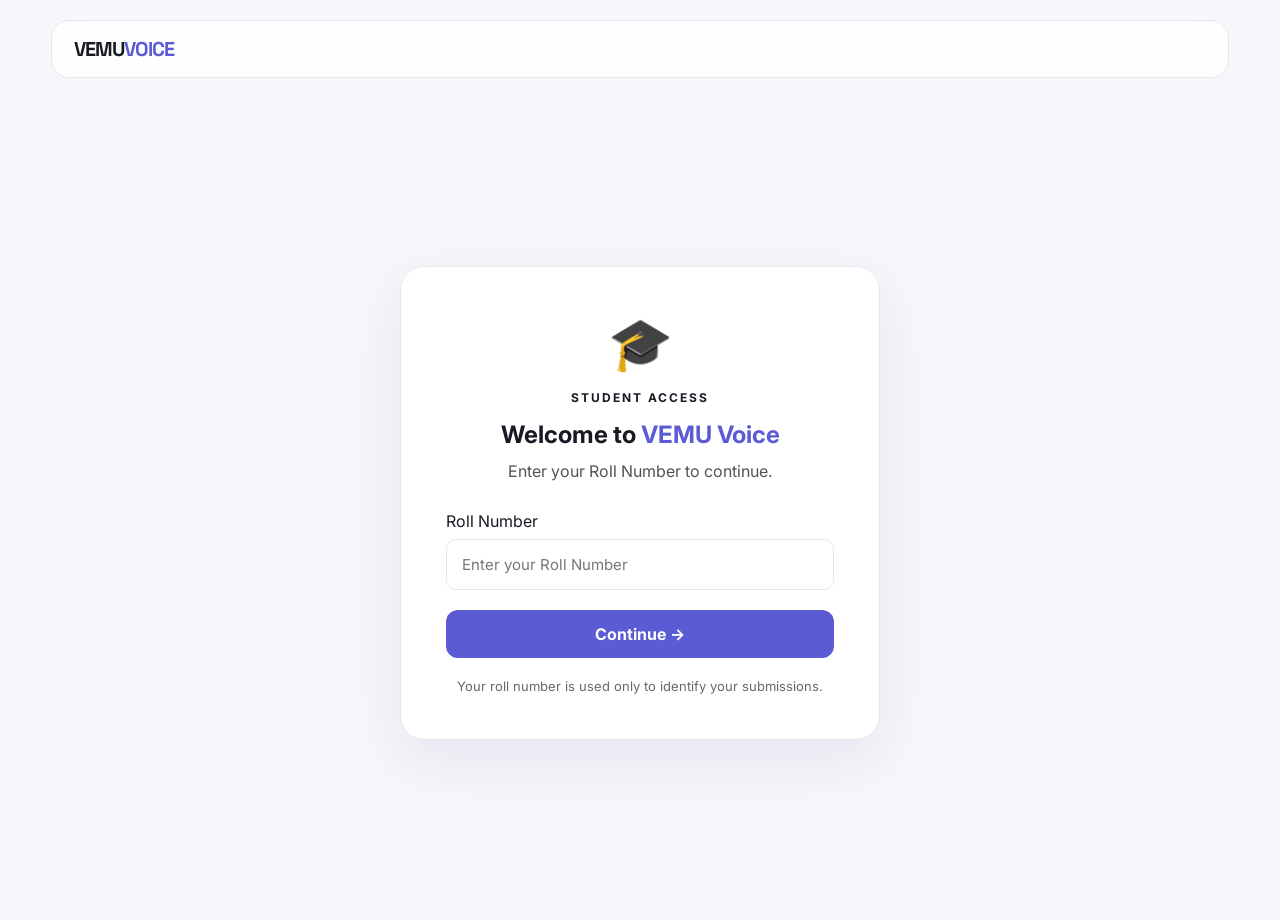
==== index.html @ 87aa3583 "index.html" ====
<!DOCTYPE html>
<html lang="en">

<head>

    <meta charset="UTF-8">

    <meta name="viewport"
          content="width=device-width, initial-scale=1.0">

    <title>VEMU Voice | Student Support Platform</title>

    <link rel="stylesheet"
          href="style.css">

</head>


<body>


<!-- =========================================================
     INSTANT THEME LOADER
     Prevents white background flash while changing pages
========================================================= -->

<script>
(function () {

    const savedTheme =
        localStorage.getItem("vemuVoiceTheme") || "campus";

    if (savedTheme === "midnight" ||
        savedTheme === "aurora") {

        document.body.setAttribute(
            "data-theme",
            savedTheme
        );

    } else {

        document.body.removeAttribute(
            "data-theme"
        );

    }

})();
</script>



<!-- =========================================================
     FAST OPENING SCREEN
========================================================= -->

<div class="splash-screen">

    <div class="splash-content">

        <div class="splash-logo">
            Vv
        </div>

        <h1>
            VEMU<span>VOICE</span>
        </h1>

        <p>
            Student Support Platform
        </p>

        <div class="splash-loader">

            <span></span>
            <span></span>
            <span></span>

        </div>

    </div>

</div>



<!-- =========================================================
     NAVIGATION
========================================================= -->

<nav class="navbar">


    <a href="index.html"
       class="logo">

        VEMU<span>VOICE</span>

    </a>


    <div class="nav-links">


        <a href="index.html"
           class="active">

            Home

        </a>


        <a href="about.html">

            About

        </a>


        <a href="contact.html">

            Submit Complaint

        </a>


        <a href="track.html">

            Track Complaint

        </a>


        <a href="admin-login.html">

            Admin

        </a>



        <!-- =================================================
             MODE BUTTON
        ================================================= -->

        <button
            id="appearanceButton"
            class="appearance-button"
            type="button">

            ☾ Mode

        </button>



        <!-- =================================================
             THEME MENU
        ================================================= -->

        <div
            id="themeMenu"
            class="theme-menu">


            <div class="theme-menu-header">

                <strong>
                    Choose Mode
                </strong>


                <button
                    id="themeClose"
                    class="theme-close"
                    type="button">

                    ×

                </button>

            </div>



            <!-- =================================================
                 CAMPUS
            ================================================= -->

            <button
                class="theme-option"
                data-theme="campus"
                type="button">


                <span
                    class="theme-preview campus-preview">
                </span>


                <span>

                    <strong>
                        Campus
                    </strong>

                    <small>
                        Clean & bright
                    </small>

                </span>


            </button>



            <!-- =================================================
                 MIDNIGHT
            ================================================= -->

            <button
                class="theme-option"
                data-theme="midnight"
                type="button">


                <span
                    class="theme-preview midnight-preview">
                </span>


                <span>

                    <strong>
                        Midnight
                    </strong>

                    <small>
                        Dark & modern
                    </small>

                </span>


            </button>



            <!-- =================================================
                 AURORA
            ================================================= -->

            <button
                class="theme-option"
                data-theme="aurora"
                type="button">


                <span
                    class="theme-preview aurora-preview">
                </span>


                <span>

                    <strong>
                        Aurora
                    </strong>

                    <small>
                        Soft & elegant
                    </small>

                </span>


            </button>


        </div>


    </div>

</nav>



<!-- =========================================================
     HERO SECTION
========================================================= -->

<main class="hero">


    <section class="hero-content">


        <p class="badge">

            🔒 SAFE • PRIVATE • STUDENT FIRST

        </p>


        <h1>

            Your Voice

            <br>

            <span>
                Matters.
            </span>

        </h1>


        <p class="hero-description">

            A simple platform where students can safely share concerns,
            report issues, and help create a better campus environment.

        </p>


        <div class="hero-buttons">


            <a href="contact.html"
               class="primary-btn">

                Submit a Complaint →

            </a>


            <a href="about.html"
               class="secondary-btn">

                Learn More

            </a>


        </div>


    </section>



    <!-- =====================================================
         HERO CARD
    ===================================================== -->

    <section class="hero-card">


        <div class="floating-icon">

            💬

        </div>


        <h2>

            Speak Freely

        </h2>


        <p>

            Share your concern without entering your name.
            Select your class, department, and explain the issue.

        </p>


        <div class="mini-status">

            <span class="status-dot"></span>

            Anonymous submission enabled

        </div>


    </section>


</main>



<!-- =========================================================
     FEATURES SECTION
========================================================= -->

<section class="features">


    <div class="section-heading">


        <p>

            HOW IT WORKS

        </p>


        <h2>

            Simple. Private. Effective.

        </h2>


    </div>



    <div class="feature-grid">


        <!-- =================================================
             FEATURE 1
        ================================================= -->

        <article class="feature-card">


            <div class="feature-number">

                01

            </div>


            <h3>

                Share Your Concern

            </h3>


            <p>

                Tell us what happened and explain the issue clearly.

            </p>


        </article>



        <!-- =================================================
             FEATURE 2
        ================================================= -->

        <article class="feature-card">


            <div class="feature-number">

                02

            </div>


            <h3>

                Stay Anonymous

            </h3>


            <p>

                No name is required when submitting your concern.

            </p>


        </article>



        <!-- =================================================
             FEATURE 3
        ================================================= -->

        <article class="feature-card">


            <div class="feature-number">

                03

            </div>


            <h3>

                Get a Complaint ID

            </h3>


            <p>

                Your complaint will receive a unique ID
                for future tracking.

            </p>


        </article>


    </div>


</section>



<!-- =========================================================
     FOOTER
========================================================= -->

<footer>

    <p>

        © 2026 VEMU Voice • Student Support Platform

    </p>

</footer>



<!-- =========================================================
     MAIN JAVASCRIPT
========================================================= -->

<script src="script.js"></script>


</body>

</html>
---- style.css ----
@import url('https://fonts.googleapis.com/css2?family=Inter:wght@400;500;600;700;800&family=Space+Grotesk:wght@500;600;700&display=swap');


/* =========================================================
   DEFAULT THEME
========================================================= */

:root {

    --bg: #f6f7fb;
    --surface: #ffffff;
    --text: #171923;
    --muted: #6b7280;

    --primary: #5b5bd6;
    --primary-dark: #4545b8;

    --border: #e6e7ee;
    --soft: #f0f0ff;

    --success: #159957;

    --danger: #d14343;
    --danger-bg: #fff0f0;

    --hero-gradient:
        linear-gradient(145deg, #ffffff, #f1f1ff);

    --shadow:
        0 20px 60px rgba(40, 40, 100, 0.08);
}


/* =========================================================
   MIDNIGHT THEME
========================================================= */

body[data-theme="midnight"] {

    --bg: #0b0d16;
    --surface: #151827;
    --text: #f4f5ff;
    --muted: #a6abc2;

    --primary: #8b86ff;
    --primary-dark: #6f69e8;

    --border: #292d42;
    --soft: #20243a;

    --success: #39d98a;

    --danger: #ff6b6b;
    --danger-bg: #321d25;

    --hero-gradient:
        linear-gradient(145deg, #171a2b, #20243a);

    --shadow:
        0 25px 70px rgba(0, 0, 0, 0.35);
}


/* =========================================================
   AURORA THEME
========================================================= */

body[data-theme="aurora"] {

    --bg: #eef5f5;
    --surface: #ffffff;
    --text: #172326;
    --muted: #667477;

    --primary: #287f91;
    --primary-dark: #206674;

    --border: #d8e5e5;
    --soft: #e6f3f3;

    --success: #159957;

    --danger: #d14343;
    --danger-bg: #fff0f0;

    --hero-gradient:
        linear-gradient(
            145deg,
            #ffffff,
            #e6f5f4,
            #eef0ff
        );

    --shadow:
        0 20px 60px rgba(40, 90, 100, 0.10);
}


/* =========================================================
   GLOBAL
========================================================= */

* {

    margin: 0;
    padding: 0;

    box-sizing: border-box;

}


html {

    scroll-behavior: smooth;

}


body {

    min-height: 100vh;

    background: var(--bg);

    color: var(--text);

    font-family: "Inter", sans-serif;

    transition:
        background-color 0.35s ease,
        color 0.35s ease;

}


button,
input,
select,
textarea {

    font-family: inherit;

}


a,
button,
div,
section,
article {

    transition:
        background-color 0.3s ease,
        color 0.3s ease,
        border-color 0.3s ease;

}


/* =========================================================
   FAST SPLASH SCREEN
========================================================= */

.splash-screen {

    position: fixed;

    inset: 0;

    z-index: 99999;

    display: flex;

    align-items: center;

    justify-content: center;

    background: var(--bg);

    animation:
        splashFadeOut 0.35s ease
        0.65s forwards;

}


.splash-content {

    text-align: center;

    animation:
        splashContentIn 0.5s ease
        forwards;

}


.splash-logo {

    width: 72px;

    height: 72px;

    margin: 0 auto 18px;

    display: grid;

    place-items: center;

    border-radius: 22px;

    background: var(--primary);

    color: white;

    font-family:
        "Space Grotesk",
        sans-serif;

    font-size: 28px;

    font-weight: 800;

    box-shadow:
        0 15px 40px
        rgba(91, 91, 214, 0.25);

}


.splash-content h1 {

    font-family:
        "Space Grotesk",
        sans-serif;

    font-size: 2.1rem;

    letter-spacing: -1.5px;

}


.splash-content h1 span {

    color: var(--primary);

}


.splash-content p {

    margin-top: 8px;

    color: var(--muted);

    font-size: 0.9rem;

}


.splash-loader {

    display: flex;

    justify-content: center;

    gap: 6px;

    margin-top: 22px;

}


.splash-loader span {

    width: 6px;

    height: 6px;

    border-radius: 50%;

    background: var(--primary);

    animation:
        splashDot 0.8s infinite
        alternate;

}


.splash-loader span:nth-child(2) {

    animation-delay: 0.15s;

}


.splash-loader span:nth-child(3) {

    animation-delay: 0.3s;

}


@keyframes splashContentIn {

    from {

        opacity: 0;

        transform:
            translateY(10px)
            scale(0.97);

    }

    to {

        opacity: 1;

        transform:
            translateY(0)
            scale(1);

    }

}


@keyframes splashFadeOut {

    to {

        opacity: 0;

        visibility: hidden;

        pointer-events: none;

    }

}


@keyframes splashDot {

    from {

        opacity: 0.3;

        transform: translateY(0);

    }

    to {

        opacity: 1;

        transform: translateY(-4px);

    }

}


/* =========================================================
   NAVBAR
========================================================= */

.navbar {

    position: relative;

    width: min(1180px, 92%);

    margin: 20px auto;

    padding: 15px 22px;

    background:
        color-mix(
            in srgb,
            var(--surface) 88%,
            transparent
        );

    border:
        1px solid var(--border);

    border-radius: 18px;

    display: flex;

    align-items: center;

    justify-content: space-between;

    backdrop-filter: blur(15px);

    z-index: 1000;

}


.logo {

    font-family:
        "Space Grotesk",
        sans-serif;

    font-size: 1.25rem;

    font-weight: 800;

    text-decoration: none;

    color: var(--text);

    letter-spacing: -1px;

}


.logo span {

    color: var(--primary);

}


.nav-links {

    display: flex;

    align-items: center;

    gap: 8px;

}


.nav-links a {

    color: var(--muted);

    text-decoration: none;

    font-size: 0.92rem;

    font-weight: 600;

    padding: 10px 14px;

    border-radius: 10px;

}


.nav-links a:hover,
.nav-links a.active {

    color: var(--primary);

    background: var(--soft);

}


/* =========================================================
   MODE / APPEARANCE BUTTON
========================================================= */

.appearance-button {

    border: 1px solid var(--border);

    background: var(--surface);

    color: var(--text);

    padding: 8px 11px;

    border-radius: 9px;

    font-size: 0.78rem;

    font-weight: 700;

    cursor: pointer;

}


.appearance-button:hover {

    background: var(--soft);

    color: var(--primary);

    transform: translateY(-1px);

}


/* =========================================================
   THEME MENU
========================================================= */

.theme-menu {

    position: absolute;

    top: calc(100% + 12px);

    right: 0;

    width: 285px;

    padding: 14px;

    background: var(--surface);

    border:
        1px solid var(--border);

    border-radius: 18px;

    box-shadow:
        0 25px 60px
        rgba(0, 0, 0, 0.14);

    opacity: 0;

    visibility: hidden;

    transform:
        translateY(-8px)
        scale(0.98);

    transition:
        opacity 0.2s ease,
        transform 0.2s ease,
        visibility 0.2s ease;

}


.theme-menu.show {

    opacity: 1;

    visibility: visible;

    transform:
        translateY(0)
        scale(1);

}


.theme-menu-header {

    display: flex;

    align-items: center;

    justify-content: space-between;

    padding: 4px 5px 12px;

}


.theme-menu-header strong {

    font-family:
        "Space Grotesk",
        sans-serif;

}


.theme-close {

    width: 30px;

    height: 30px;

    border: none;

    border-radius: 50%;

    background: var(--soft);

    color: var(--text);

    font-size: 20px;

    cursor: pointer;

}


.theme-option {

    width: 100%;

    display: flex;

    align-items: center;

    gap: 12px;

    padding: 11px;

    margin-top: 5px;

    border: 1px solid transparent;

    border-radius: 13px;

    background: transparent;

    color: var(--text);

    text-align: left;

    cursor: pointer;

}


.theme-option:hover {

    background: var(--soft);

}


.theme-option.selected {

    border-color: var(--primary);

    background: var(--soft);

}


.theme-option span:last-child {

    display: flex;

    flex-direction: column;

    gap: 3px;

}


.theme-option small {

    color: var(--muted);

    font-size: 0.72rem;

}


.theme-preview {

    width: 42px;

    height: 42px;

    flex-shrink: 0;

    border-radius: 11px;

    border: 1px solid var(--border);

}


.campus-preview {

    background:
        linear-gradient(
            135deg,
            #ffffff,
            #f0f0ff
        );

}


.midnight-preview {

    background:
        linear-gradient(
            135deg,
            #0b0d16,
            #292d42
        );

}


.aurora-preview {

    background:
        linear-gradient(
            135deg,
            #e6f5f4,
            #eef0ff
        );

}


/* =========================================================
   HERO
========================================================= */

.hero {

    width: min(1180px, 92%);

    min-height: 580px;

    margin: 40px auto 70px;

    display: grid;

    grid-template-columns:
        1.2fr 0.8fr;

    gap: 60px;

    align-items: center;

}


.badge {

    display: inline-block;

    padding: 9px 14px;

    background: var(--soft);

    color: var(--primary);

    border-radius: 100px;

    font-size: 0.75rem;

    font-weight: 800;

    letter-spacing: 1px;

    margin-bottom: 20px;

}


.hero h1,
.page-header h1,
.form-intro h1,
.track-intro h1 {

    font-family:
        "Space Grotesk",
        sans-serif;

    font-size:
        clamp(
            3rem,
            6vw,
            5.5rem
        );

    line-height: 0.95;

    letter-spacing: -3px;

}


.hero h1 span {

    color: var(--primary);

}


.hero-description,
.page-header p,
.form-intro p,
.track-intro p {

    max-width: 620px;

    margin-top: 25px;

    color: var(--muted);

    font-size: 1.05rem;

    line-height: 1.8;

}


.hero-buttons {

    display: flex;

    gap: 14px;

    margin-top: 35px;

}


.primary-btn,
.secondary-btn,
.submit-btn {

    display: inline-flex;

    align-items: center;

    justify-content: center;

    padding: 14px 22px;

    border-radius: 12px;

    text-decoration: none;

    font-weight: 700;

}


.primary-btn,
.submit-btn {

    background: var(--primary);

    color: white;

    border: none;

    cursor: pointer;

}


.primary-btn:hover,
.submit-btn:hover {

    background: var(--primary-dark);

    transform: translateY(-2px);

}


.submit-btn:disabled {

    opacity: 0.7;

    cursor: not-allowed;

    transform: none;

}


.secondary-btn {

    background: var(--surface);

    color: var(--text);

    border:
        1px solid var(--border);

}


.secondary-btn:hover {

    background: var(--soft);

}


/* =========================================================
   HERO CARD
========================================================= */

.hero-card {

    background:
        var(--hero-gradient);

    padding: 40px;

    border-radius: 28px;

    border:
        1px solid var(--border);

    box-shadow: var(--shadow);

    position: relative;

    overflow: hidden;

}


.hero-card::before {

    content: "";

    position: absolute;

    width: 180px;

    height: 180px;

    background: var(--soft);

    border-radius: 50%;

    top: -80px;

    right: -60px;

}


.floating-icon {

    position: relative;

    width: 62px;

    height: 62px;

    display: grid;

    place-items: center;

    font-size: 1.8rem;

    background: var(--surface);

    border-radius: 18px;

    box-shadow:
        0 10px 30px
        rgba(0, 0, 0, 0.08);

}


.hero-card h2 {

    position: relative;

    margin-top: 30px;

    font-size: 1.7rem;

}


.hero-card p {

    position: relative;

    margin-top: 12px;

    color: var(--muted);

    line-height: 1.7;

}


.mini-status {

    position: relative;

    margin-top: 30px;

    padding: 14px;

    background: var(--surface);

    border-radius: 12px;

    font-size: 0.85rem;

    font-weight: 600;

}


.status-dot {

    display: inline-block;

    width: 8px;

    height: 8px;

    background: var(--success);

    border-radius: 50%;

    margin-right: 8px;

}


/* =========================================================
   FEATURES
========================================================= */

.features {

    width: min(1180px, 92%);

    margin: 80px auto;

}


.section-heading {

    text-align: center;

    margin-bottom: 40px;

}


.section-heading p {

    color: var(--primary);

    font-size: 0.75rem;

    font-weight: 800;

    letter-spacing: 1px;

}


.section-heading h2 {

    margin-top: 12px;

    font-family:
        "Space Grotesk",
        sans-serif;

    font-size: 2.3rem;

}


.feature-grid,
.info-grid {

    display: grid;

    grid-template-columns:
        repeat(3, 1fr);

    gap: 20px;

}


.feature-card,
.info-card {

    background: var(--surface);

    border:
        1px solid var(--border);

    padding: 30px;

    border-radius: 20px;

}


.feature-card:hover,
.info-card:hover {

    transform: translateY(-6px);

    box-shadow:
        0 20px 40px
        rgba(40, 40, 100, 0.08);

}


.feature-number {

    color: var(--primary);

    font-weight: 800;

    font-size: 0.85rem;

}


.feature-card h3,
.info-card h2 {

    margin-top: 20px;

    font-size: 1.2rem;

}


.feature-card p,
.info-card p {

    margin-top: 12px;

    color: var(--muted);

    line-height: 1.7;

    font-size: 0.92rem;

}


/* =========================================================
   ABOUT / COMPLAINT PAGE
========================================================= */

.page-container,
.complaint-page,
.track-page {

    width: min(1000px, 92%);

    margin: 80px auto;

}


.page-header,
.form-intro,
.track-intro {

    text-align: center;

    max-width: 750px;

    margin: auto;

}


.page-header p,
.form-intro p,
.track-intro p {

    margin-left: auto;

    margin-right: auto;

}


.info-grid {

    margin-top: 60px;

}


.card-icon {

    font-size: 2rem;

}


.important-note {

    margin-top: 40px;

    padding: 30px;

    background: #fff8e8;

    border: 1px solid #f1dfaa;

    border-radius: 20px;

}


.important-note p {

    margin-top: 10px;

    color: #76633c;

    line-height: 1.7;

}


/* =========================================================
   COMPLAINT FORM
========================================================= */

.form-card,
.track-card {

    max-width: 800px;

    margin: 50px auto 0;

    padding: 40px;

    background: var(--surface);

    border:
        1px solid var(--border);

    border-radius: 25px;

    box-shadow: var(--shadow);

}


.form-row {

    display: grid;

    grid-template-columns:
        1fr 1fr;

    gap: 20px;

}


.input-group {

    margin-bottom: 24px;

}


.input-group label {

    display: block;

    margin-bottom: 9px;

    font-size: 0.9rem;

    font-weight: 700;

}


.input-group input,
.input-group select,
.input-group textarea {

    width: 100%;

    padding: 14px;

    border:
        1px solid var(--border);

    border-radius: 12px;

    font: inherit;

    outline: none;

    background: var(--surface);

    color: var(--text);

}


.input-group input:focus,
.input-group select:focus,
.input-group textarea:focus {

    border-color: var(--primary);

    box-shadow:
        0 0 0 4px
        rgba(91, 91, 214, 0.1);

}


textarea {

    min-height: 170px;

    resize: vertical;

}


.text-info {

    display: flex;

    justify-content: space-between;

    margin-top: 8px;

    color: var(--muted);

    font-size: 0.75rem;

}


.privacy-note {

    padding: 14px;

    margin-bottom: 22px;

    background: var(--soft);

    color: var(--primary);

    border-radius: 12px;

    font-size: 0.85rem;

}


.submit-btn {

    width: 100%;

    font-size: 1rem;

}


/* =========================================================
   SUCCESS SCREEN
========================================================= */

.success-box {

    text-align: center;

    padding: 30px 10px;

}


.hidden {

    display: none !important;

}


.success-icon {

    width: 70px;

    height: 70px;

    margin: auto;

    display: grid;

    place-items: center;

    background: #e8fff2;

    color: var(--success);

    border-radius: 50%;

    font-size: 2rem;

    font-weight: bold;

}


.success-box h2 {

    margin-top: 20px;

}


.success-box > p {

    margin-top: 10px;

    color: var(--muted);

}


.complaint-id {

    margin: 25px auto;

    padding: 20px;

    max-width: 400px;

    background: var(--soft);

    border-radius: 15px;

}


.complaint-id span {

    display: block;

    font-size: 0.7rem;

    color: var(--muted);

    letter-spacing: 1px;

}


.complaint-id strong {

    display: block;

    margin-top: 8px;

    color: var(--primary);

    font-size: 1.4rem;

    letter-spacing: 2px;

}


.save-note {

    margin-bottom: 25px;

}


/* =========================================================
   SUCCESS PAGE
========================================================= */

.success-page {

    width: min(1000px, 92%);

    min-height: calc(100vh - 180px);

    margin: 60px auto;

    display: flex;

    align-items: center;

    justify-content: center;

}


.success-card {

    width: 100%;

    max-width: 650px;

    padding: 50px 45px;

    background: var(--surface);

    border: 1px solid var(--border);

    border-radius: 28px;

    box-shadow: var(--shadow);

    text-align: center;

}


.success-card .success-icon {

    width: 78px;

    height: 78px;

    margin: 0 auto 25px;

    display: grid;

    place-items: center;

    background: #e8fff2;

    color: var(--success);

    border-radius: 50%;

    font-size: 2.3rem;

    font-weight: 800;

}


.success-card h1 {

    font-family:
        "Space Grotesk",
        sans-serif;

    font-size: 2.1rem;

    line-height: 1.2;

    letter-spacing: -1px;

}


.success-card > p {

    max-width: 520px;

    margin: 15px auto 0;

    color: var(--muted);

    line-height: 1.7;

}


.complaint-id-box {

    margin: 30px auto;

    padding: 22px;

    max-width: 430px;

    background: var(--soft);

    border: 1px solid var(--border);

    border-radius: 16px;

}


.complaint-id-box span {

    display: block;

    color: var(--muted);

    font-size: 0.75rem;

    font-weight: 700;

    letter-spacing: 1px;

    text-transform: uppercase;

}


.complaint-id-box strong {

    display: block;

    margin-top: 9px;

    color: var(--primary);

    font-family:
        "Space Grotesk",
        sans-serif;

    font-size: 1.45rem;

    letter-spacing: 2px;

    word-break: break-word;

}


.complaint-id-box small {

    display: block;

    margin-top: 9px;

    color: var(--muted);

    font-size: 0.75rem;

}


.success-actions {

    display: flex;

    justify-content: center;

    gap: 12px;

    margin-top: 28px;

}


.success-actions .primary-btn,
.success-actions .secondary-btn {

    min-width: 180px;

}


/* =========================================================
   COMPLAINT TRACKING
========================================================= */

.track-card {

    max-width: 650px;

}


.tracking-result {

    margin-top: 35px;

    padding: 30px;

    background: var(--surface);

    border:
        1px solid var(--border);

    border-radius: 20px;

    text-align: center;

}


.result-icon {

    width: 65px;

    height: 65px;

    margin: 0 auto 15px;

    display: grid;

    place-items: center;

    background: var(--soft);

    border-radius: 50%;

    font-size: 1.7rem;

}


.tracking-result h2 {

    font-family:
        "Space Grotesk",
        sans-serif;

    font-size: 1.5rem;

    margin-bottom: 25px;

}


.result-details {

    text-align: left;

    border-top:
        1px solid var(--border);

}


.result-row {

    display: flex;

    justify-content: space-between;

    gap: 20px;

    padding: 17px 0;

    border-bottom:
        1px solid var(--border);

}


.result-row span {

    color: var(--muted);

    font-size: 0.88rem;

}


.result-row strong {

    text-align: right;

    font-size: 0.9rem;

    color: var(--text);

}


#resultStatus {

    color: var(--primary);

}


.tracking-error {

    margin-top: 30px;

    padding: 25px;

    text-align: center;

    background: var(--danger-bg);

    border:
        1px solid #f3caca;

    border-radius: 18px;

}


.tracking-error h3 {

    color: var(--danger);

}


.tracking-error p {

    margin-top: 8px;

    color: var(--muted);

    font-size: 0.9rem;

}


/* =========================================================
   FOOTER
========================================================= */

footer {

    padding: 30px;

    text-align: center;

    color: var(--muted);

    font-size: 0.85rem;

}


/* =========================================================
   STUDENT LOGIN
========================================================= */

.login-page {

    min-height: 100vh;

}


.student-login-container {

    min-height:
        calc(100vh - 90px);

    display: flex;

    align-items: center;

    justify-content: center;

    padding: 40px 20px;

}


.student-login-card {

    width: 100%;

    max-width: 480px;

    padding: 45px;

    border-radius: 24px;

    background: var(--surface);

    border:
        1px solid var(--border);

    backdrop-filter: blur(18px);

    text-align: center;

    box-shadow: var(--shadow);

}


.login-icon {

    font-size: 52px;

    margin-bottom: 15px;

}


.login-badge {

    font-size: 12px;

    font-weight: 700;

    letter-spacing: 2px;

    margin-bottom: 15px;

}


.student-login-card h1 {

    margin-bottom: 12px;

}


.student-login-card h1 span {

    color: var(--primary);

}


.login-description {

    margin-bottom: 30px;

    opacity: 0.75;

}


.student-login-card form {

    text-align: left;

}


.student-login-card input {

    width: 100%;

    padding: 15px;

    border-radius: 10px;

    border:
        1px solid var(--border);

    background: var(--surface);

    color: var(--text);

    margin-top: 8px;

    margin-bottom: 20px;

    font-size: 15px;

}


.student-login-card .submit-btn {

    width: 100%;

    cursor: pointer;

}


.login-note {

    margin-top: 20px;

    font-size: 13px;

    opacity: 0.65;

}


.login-error {

    color: var(--danger);

    margin-bottom: 15px;

    text-align: left;

}


/* =========================================================
   ADMIN LOGIN PAGE
========================================================= */

.admin-login-page {

    min-height: 100vh;

    display: flex;

    align-items: center;

    justify-content: center;

    padding: 50px 20px;

    background: var(--bg);

}


/* =========================================================
   ADMIN LOGIN CARD
========================================================= */

.admin-login-card {

    width: 100%;

    max-width: 480px;

    padding: 45px;

    background: var(--surface);

    border: 1px solid var(--border);

    border-radius: 28px;

    box-shadow: var(--shadow);

    text-align: center;

}


/* =========================================================
   ADMIN LOGO
========================================================= */

.admin-logo {

    display: flex;

    align-items: center;

    justify-content: center;

    gap: 14px;

    margin-bottom: 35px;

}


.admin-logo-icon {

    width: 58px;

    height: 58px;

    display: grid;

    place-items: center;

    background: var(--primary);

    color: white;

    border-radius: 17px;

    font-family:
        "Space Grotesk",
        sans-serif;

    font-size: 21px;

    font-weight: 800;

    box-shadow:
        0 12px 30px
        rgba(91, 91, 214, 0.22);

}


.admin-logo-text {

    text-align: left;

}


.admin-logo-text h2 {

    font-family:
        "Space Grotesk",
        sans-serif;

    font-size: 1.35rem;

    letter-spacing: -0.7px;

}


.admin-logo-text h2 span {

    color: var(--primary);

}


.admin-logo-text p {

    margin-top: 3px;

    color: var(--muted);

    font-size: 0.72rem;

}


/* =========================================================
   LOGIN HEADING
========================================================= */

.login-heading {

    margin-bottom: 30px;

}


.login-heading .login-badge {

    display: inline-block;

    padding: 7px 12px;

    margin-bottom: 15px;

    background: var(--soft);

    color: var(--primary);

    border-radius: 100px;

    font-size: 0.7rem;

    font-weight: 800;

    letter-spacing: 1.5px;

}


.login-heading h1 {

    font-family:
        "Space Grotesk",
        sans-serif;

    font-size: 2.3rem;

    letter-spacing: -1.5px;

}


.login-heading p {

    margin-top: 10px;

    color: var(--muted);

    font-size: 0.9rem;

    line-height: 1.6;

}


/* =========================================================
   ADMIN FORM
========================================================= */

.admin-login-card form {

    text-align: left;

}


.admin-login-card .input-group {

    margin-bottom: 20px;

}


.admin-login-card .input-group label {

    display: block;

    margin-bottom: 8px;

    font-size: 0.88rem;

    font-weight: 700;

}


.admin-login-card .input-group input {

    width: 100%;

    padding: 14px 15px;

    border: 1px solid var(--border);

    border-radius: 12px;

    outline: none;

    background: var(--surface);

    color: var(--text);

    font-size: 0.92rem;

}


.admin-login-card .input-group input::placeholder {

    color: var(--muted);

    opacity: 0.7;

}


.admin-login-card .input-group input:focus {

    border-color: var(--primary);

    box-shadow:
        0 0 0 4px
        rgba(91, 91, 214, 0.1);

}


/* =========================================================
   LOGIN ERROR
========================================================= */

.admin-login-card .login-error {

    margin-bottom: 15px;

    padding: 11px 13px;

    background: var(--danger-bg);

    color: var(--danger);

    border: 1px solid #f3caca;

    border-radius: 10px;

    font-size: 0.82rem;

    text-align: left;

}


/* =========================================================
   ADMIN LOGIN BUTTON
========================================================= */

.admin-login-btn {

    width: 100%;

    display: flex;

    align-items: center;

    justify-content: center;

    gap: 10px;

    padding: 15px 20px;

    margin-top: 8px;

    border: none;

    border-radius: 12px;

    background: var(--primary);

    color: white;

    font-size: 0.95rem;

    font-weight: 700;

    cursor: pointer;

}


.admin-login-btn:hover {

    background: var(--primary-dark);

    transform: translateY(-2px);

}


.admin-login-btn span {

    font-size: 1.15rem;

}


/* =========================================================
   SECURITY NOTE
========================================================= */

.security-note {

    display: flex;

    align-items: center;

    gap: 12px;

    margin-top: 25px;

    padding: 15px;

    background: var(--soft);

    border: 1px solid var(--border);

    border-radius: 13px;

    text-align: left;

}


.security-icon {

    width: 38px;

    height: 38px;

    flex-shrink: 0;

    display: grid;

    place-items: center;

    background: var(--surface);

    border-radius: 10px;

}


.security-note strong {

    display: block;

    font-size: 0.82rem;

}


.security-note p {

    margin-top: 3px;

    color: var(--muted);

    font-size: 0.72rem;

}


/* =========================================================
   BACK HOME
========================================================= */

.back-home {

    display: inline-block;

    margin-top: 25px;

    color: var(--muted);

    text-decoration: none;

    font-size: 0.82rem;

    font-weight: 600;

}


.back-home:hover {

    color: var(--primary);

}


/* =========================================================
   MOBILE
========================================================= */

@media (max-width: 750px) {

    .navbar {

        flex-direction: column;

        gap: 15px;

    }


    .hero {

        grid-template-columns: 1fr;

        gap: 40px;

        margin-top: 50px;

    }


    .hero h1 {

        font-size: 4rem;

    }


    .feature-grid,
    .info-grid,
    .form-row {

        grid-template-columns: 1fr;

    }


    .nav-links {

        flex-wrap: wrap;

        justify-content: center;

    }


    .hero-buttons {

        flex-direction: column;

    }


    .form-card,
    .track-card {

        padding: 25px;

    }


    .result-row {

        flex-direction: column;

        gap: 6px;

    }


    .result-row strong {

        text-align: left;

    }


    .theme-menu {

        position: fixed;

        top: 125px;

        right: 4%;

        width: min(
            285px,
            92%
        );

    }


    .success-card {

        padding: 40px 25px;

    }


    .success-actions {

        flex-direction: column;

    }


    .success-actions .primary-btn,
    .success-actions .secondary-btn {

        width: 100%;

    }

}


/* =========================================================
   SMALL MOBILE
========================================================= */

@media (max-width: 500px) {

    .splash-content h1 {

        font-size: 1.7rem;

    }


    .splash-logo {

        width: 62px;

        height: 62px;

        font-size: 24px;

    }


    .appearance-button {

        width: auto;

        padding: 7px 10px;

        font-size: 0.75rem;

    }


    .admin-login-page {

        padding: 30px 15px;

    }


    .admin-login-card {

        padding: 30px 22px;

        border-radius: 22px;

    }


    .admin-logo {

        margin-bottom: 28px;

    }


    .login-heading h1 {

        font-size: 2rem;

    }

}
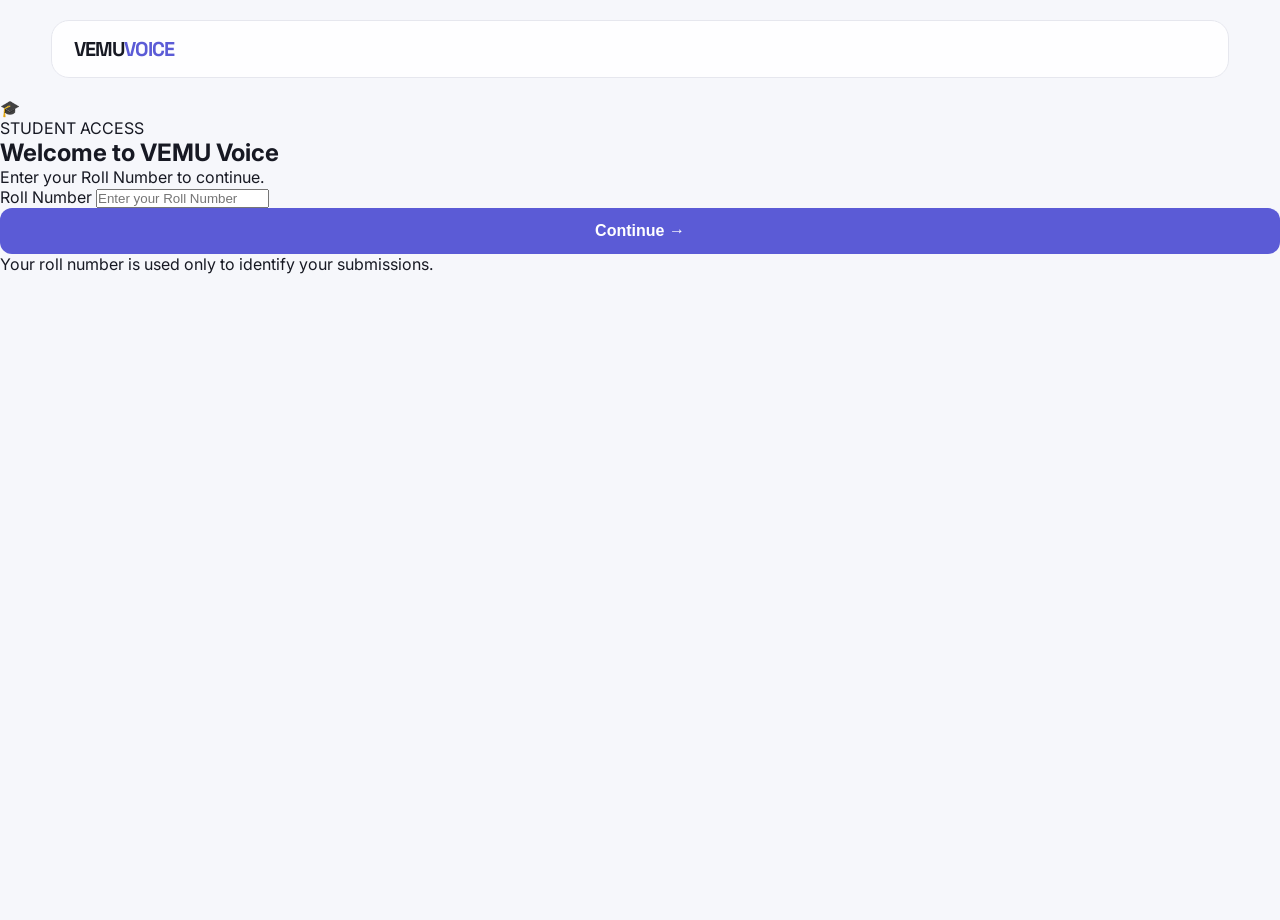
==== commit 7fe5b2e6: "index.html" ====
--- a/index.html
+++ b/index.html
@@ -20,38 +20,6 @@
 
 
 <!-- =========================================================
-     INSTANT THEME LOADER
-     Prevents white background flash while changing pages
-========================================================= -->
-
-<script>
-(function () {
-
-    const savedTheme =
-        localStorage.getItem("vemuVoiceTheme") || "campus";
-
-    if (savedTheme === "midnight" ||
-        savedTheme === "aurora") {
-
-        document.body.setAttribute(
-            "data-theme",
-            savedTheme
-        );
-
-    } else {
-
-        document.body.removeAttribute(
-            "data-theme"
-        );
-
-    }
-
-})();
-</script>
-
-
-
-<!-- =========================================================
      FAST OPENING SCREEN
 ========================================================= -->
 
@@ -64,11 +32,15 @@
         </div>
 
         <h1>
+
             VEMU<span>VOICE</span>
+
         </h1>
 
         <p>
+
             Student Support Platform
+
         </p>
 
         <div class="splash-loader">
@@ -91,7 +63,6 @@
 
 <nav class="navbar">
 
-
     <a href="index.html"
        class="logo">
 
@@ -102,7 +73,6 @@
 
     <div class="nav-links">
 
-
         <a href="index.html"
            class="active">
 
@@ -137,150 +107,6 @@
             Admin
 
         </a>
-
-
-
-        <!-- =================================================
-             MODE BUTTON
-        ================================================= -->
-
-        <button
-            id="appearanceButton"
-            class="appearance-button"
-            type="button">
-
-            ☾ Mode
-
-        </button>
-
-
-
-        <!-- =================================================
-             THEME MENU
-        ================================================= -->
-
-        <div
-            id="themeMenu"
-            class="theme-menu">
-
-
-            <div class="theme-menu-header">
-
-                <strong>
-                    Choose Mode
-                </strong>
-
-
-                <button
-                    id="themeClose"
-                    class="theme-close"
-                    type="button">
-
-                    ×
-
-                </button>
-
-            </div>
-
-
-
-            <!-- =================================================
-                 CAMPUS
-            ================================================= -->
-
-            <button
-                class="theme-option"
-                data-theme="campus"
-                type="button">
-
-
-                <span
-                    class="theme-preview campus-preview">
-                </span>
-
-
-                <span>
-
-                    <strong>
-                        Campus
-                    </strong>
-
-                    <small>
-                        Clean & bright
-                    </small>
-
-                </span>
-
-
-            </button>
-
-
-
-            <!-- =================================================
-                 MIDNIGHT
-            ================================================= -->
-
-            <button
-                class="theme-option"
-                data-theme="midnight"
-                type="button">
-
-
-                <span
-                    class="theme-preview midnight-preview">
-                </span>
-
-
-                <span>
-
-                    <strong>
-                        Midnight
-                    </strong>
-
-                    <small>
-                        Dark & modern
-                    </small>
-
-                </span>
-
-
-            </button>
-
-
-
-            <!-- =================================================
-                 AURORA
-            ================================================= -->
-
-            <button
-                class="theme-option"
-                data-theme="aurora"
-                type="button">
-
-
-                <span
-                    class="theme-preview aurora-preview">
-                </span>
-
-
-                <span>
-
-                    <strong>
-                        Aurora
-                    </strong>
-
-                    <small>
-                        Soft & elegant
-                    </small>
-
-                </span>
-
-
-            </button>
-
-
-        </div>
-
 
     </div>
 
@@ -354,7 +180,7 @@
 
     <!-- =====================================================
          HERO CARD
-    ===================================================== -->
+    ====================================================== -->
 
     <section class="hero-card">
 
@@ -385,7 +211,7 @@
 
             <span class="status-dot"></span>
 
-            Anonymous submission enabled
+            Name-free submission enabled
 
         </div>
 
@@ -406,7 +232,6 @@
 
     <div class="section-heading">
 
-
         <p>
 
             HOW IT WORKS
@@ -420,7 +245,6 @@
 
         </h2>
 
-
     </div>
 
 
@@ -428,9 +252,7 @@
     <div class="feature-grid">
 
 
-        <!-- =================================================
-             FEATURE 1
-        ================================================= -->
+        <!-- FEATURE 1 -->
 
         <article class="feature-card">
 
@@ -460,9 +282,7 @@
 
 
 
-        <!-- =================================================
-             FEATURE 2
-        ================================================= -->
+        <!-- FEATURE 2 -->
 
         <article class="feature-card">
 
@@ -476,7 +296,7 @@
 
             <h3>
 
-                Stay Anonymous
+                Stay Private
 
             </h3>
 
@@ -492,9 +312,7 @@
 
 
 
-        <!-- =================================================
-             FEATURE 3
-        ================================================= -->
+        <!-- FEATURE 3 -->
 
         <article class="feature-card">
 
@@ -515,7 +333,7 @@
 
             <p>
 
-                Your complaint will receive a unique ID
+                Your complaint will receive a unique Complaint ID
                 for future tracking.
 
             </p>
@@ -548,7 +366,7 @@
 
 
 <!-- =========================================================
-     MAIN JAVASCRIPT
+     JAVASCRIPT
 ========================================================= -->
 
 <script src="script.js"></script>
--- a/style.css
+++ b/style.css
@@ -1,902 +1,183 @@
 @import url('https://fonts.googleapis.com/css2?family=Inter:wght@400;500;600;700;800&family=Space+Grotesk:wght@500;600;700&display=swap');
 
-
-/* =========================================================
-   DEFAULT THEME
-========================================================= */
-
 :root {
-
     --bg: #f6f7fb;
     --surface: #ffffff;
     --text: #171923;
     --muted: #6b7280;
-
     --primary: #5b5bd6;
     --primary-dark: #4545b8;
-
     --border: #e6e7ee;
     --soft: #f0f0ff;
-
     --success: #159957;
-
     --danger: #d14343;
     --danger-bg: #fff0f0;
-
-    --hero-gradient:
-        linear-gradient(145deg, #ffffff, #f1f1ff);
-
-    --shadow:
-        0 20px 60px rgba(40, 40, 100, 0.08);
-}
-
-
-/* =========================================================
-   MIDNIGHT THEME
-========================================================= */
-
-body[data-theme="midnight"] {
-
-    --bg: #0b0d16;
-    --surface: #151827;
-    --text: #f4f5ff;
-    --muted: #a6abc2;
-
-    --primary: #8b86ff;
-    --primary-dark: #6f69e8;
-
-    --border: #292d42;
-    --soft: #20243a;
-
-    --success: #39d98a;
-
-    --danger: #ff6b6b;
-    --danger-bg: #321d25;
-
-    --hero-gradient:
-        linear-gradient(145deg, #171a2b, #20243a);
-
-    --shadow:
-        0 25px 70px rgba(0, 0, 0, 0.35);
-}
-
-
-/* =========================================================
-   AURORA THEME
-========================================================= */
-
-body[data-theme="aurora"] {
-
-    --bg: #eef5f5;
-    --surface: #ffffff;
-    --text: #172326;
-    --muted: #667477;
-
-    --primary: #287f91;
-    --primary-dark: #206674;
-
-    --border: #d8e5e5;
-    --soft: #e6f3f3;
-
-    --success: #159957;
-
-    --danger: #d14343;
-    --danger-bg: #fff0f0;
-
-    --hero-gradient:
-        linear-gradient(
-            145deg,
-            #ffffff,
-            #e6f5f4,
-            #eef0ff
-        );
-
-    --shadow:
-        0 20px 60px rgba(40, 90, 100, 0.10);
-}
-
-
-/* =========================================================
-   GLOBAL
-========================================================= */
+}
 
 * {
-
     margin: 0;
     padding: 0;
-
     box-sizing: border-box;
-
-}
-
-
-html {
-
-    scroll-behavior: smooth;
-
-}
-
+}
 
 body {
-
     min-height: 100vh;
-
     background: var(--bg);
-
     color: var(--text);
-
     font-family: "Inter", sans-serif;
-
-    transition:
-        background-color 0.35s ease,
-        color 0.35s ease;
-
-}
-
-
-button,
-input,
-select,
-textarea {
-
-    font-family: inherit;
-
-}
-
-
-a,
-button,
-div,
-section,
-article {
-
-    transition:
-        background-color 0.3s ease,
-        color 0.3s ease,
-        border-color 0.3s ease;
-
-}
-
-
-/* =========================================================
-   FAST SPLASH SCREEN
-========================================================= */
-
-.splash-screen {
-
-    position: fixed;
-
-    inset: 0;
-
-    z-index: 99999;
-
+}
+
+
+/* =========================================================
+   NAVBAR
+========================================================= */
+
+.navbar {
+    width: min(1180px, 92%);
+    margin: 20px auto;
+    padding: 15px 22px;
+    background: rgba(255, 255, 255, 0.85);
+    border: 1px solid var(--border);
+    border-radius: 18px;
     display: flex;
-
     align-items: center;
-
-    justify-content: center;
-
-    background: var(--bg);
-
-    animation:
-        splashFadeOut 0.35s ease
-        0.65s forwards;
-
-}
-
-
-.splash-content {
-
-    text-align: center;
-
-    animation:
-        splashContentIn 0.5s ease
-        forwards;
-
-}
-
-
-.splash-logo {
-
-    width: 72px;
-
-    height: 72px;
-
-    margin: 0 auto 18px;
-
-    display: grid;
-
-    place-items: center;
-
-    border-radius: 22px;
-
-    background: var(--primary);
-
-    color: white;
-
-    font-family:
-        "Space Grotesk",
-        sans-serif;
-
-    font-size: 28px;
-
+    justify-content: space-between;
+    backdrop-filter: blur(15px);
+}
+
+.logo {
+    font-family: "Space Grotesk", sans-serif;
+    font-size: 1.25rem;
     font-weight: 800;
-
-    box-shadow:
-        0 15px 40px
-        rgba(91, 91, 214, 0.25);
-
-}
-
-
-.splash-content h1 {
-
-    font-family:
-        "Space Grotesk",
-        sans-serif;
-
-    font-size: 2.1rem;
-
-    letter-spacing: -1.5px;
-
-}
-
-
-.splash-content h1 span {
-
-    color: var(--primary);
-
-}
-
-
-.splash-content p {
-
-    margin-top: 8px;
-
-    color: var(--muted);
-
-    font-size: 0.9rem;
-
-}
-
-
-.splash-loader {
-
+    text-decoration: none;
+    color: var(--text);
+    letter-spacing: -1px;
+}
+
+.logo span {
+    color: var(--primary);
+}
+
+.nav-links {
     display: flex;
-
-    justify-content: center;
-
-    gap: 6px;
-
-    margin-top: 22px;
-
-}
-
-
-.splash-loader span {
-
-    width: 6px;
-
-    height: 6px;
-
-    border-radius: 50%;
-
-    background: var(--primary);
-
-    animation:
-        splashDot 0.8s infinite
-        alternate;
-
-}
-
-
-.splash-loader span:nth-child(2) {
-
-    animation-delay: 0.15s;
-
-}
-
-
-.splash-loader span:nth-child(3) {
-
-    animation-delay: 0.3s;
-
-}
-
-
-@keyframes splashContentIn {
-
-    from {
-
-        opacity: 0;
-
-        transform:
-            translateY(10px)
-            scale(0.97);
-
-    }
-
-    to {
-
-        opacity: 1;
-
-        transform:
-            translateY(0)
-            scale(1);
-
-    }
-
-}
-
-
-@keyframes splashFadeOut {
-
-    to {
-
-        opacity: 0;
-
-        visibility: hidden;
-
-        pointer-events: none;
-
-    }
-
-}
-
-
-@keyframes splashDot {
-
-    from {
-
-        opacity: 0.3;
-
-        transform: translateY(0);
-
-    }
-
-    to {
-
-        opacity: 1;
-
-        transform: translateY(-4px);
-
-    }
-
-}
-
-
-/* =========================================================
-   NAVBAR
-========================================================= */
-
-.navbar {
-
-    position: relative;
-
-    width: min(1180px, 92%);
-
-    margin: 20px auto;
-
-    padding: 15px 22px;
-
-    background:
-        color-mix(
-            in srgb,
-            var(--surface) 88%,
-            transparent
-        );
-
-    border:
-        1px solid var(--border);
-
-    border-radius: 18px;
-
-    display: flex;
-
-    align-items: center;
-
-    justify-content: space-between;
-
-    backdrop-filter: blur(15px);
-
-    z-index: 1000;
-
-}
-
-
-.logo {
-
-    font-family:
-        "Space Grotesk",
-        sans-serif;
-
-    font-size: 1.25rem;
-
-    font-weight: 800;
-
+    gap: 8px;
+}
+
+.nav-links a {
+    color: var(--muted);
     text-decoration: none;
-
-    color: var(--text);
-
-    letter-spacing: -1px;
-
-}
-
-
-.logo span {
-
-    color: var(--primary);
-
-}
-
-
-.nav-links {
-
-    display: flex;
-
-    align-items: center;
-
-    gap: 8px;
-
-}
-
-
-.nav-links a {
-
-    color: var(--muted);
-
-    text-decoration: none;
-
     font-size: 0.92rem;
-
     font-weight: 600;
-
     padding: 10px 14px;
-
     border-radius: 10px;
-
-}
-
+    transition: 0.25s;
+}
 
 .nav-links a:hover,
 .nav-links a.active {
-
-    color: var(--primary);
-
+    color: var(--primary);
     background: var(--soft);
-
-}
-
-
-/* =========================================================
-   MODE / APPEARANCE BUTTON
-========================================================= */
-
-.appearance-button {
-
-    border: 1px solid var(--border);
-
-    background: var(--surface);
-
-    color: var(--text);
-
-    padding: 8px 11px;
-
-    border-radius: 9px;
-
-    font-size: 0.78rem;
-
-    font-weight: 700;
-
-    cursor: pointer;
-
-}
-
-
-.appearance-button:hover {
-
+}
+
+
+/* =========================================================
+   HERO
+========================================================= */
+
+.hero {
+    width: min(1180px, 92%);
+    min-height: 580px;
+    margin: 40px auto 70px;
+    display: grid;
+    grid-template-columns: 1.2fr 0.8fr;
+    gap: 60px;
+    align-items: center;
+}
+
+.badge {
+    display: inline-block;
+    padding: 9px 14px;
     background: var(--soft);
-
-    color: var(--primary);
-
-    transform: translateY(-1px);
-
-}
-
-
-/* =========================================================
-   THEME MENU
-========================================================= */
-
-.theme-menu {
-
-    position: absolute;
-
-    top: calc(100% + 12px);
-
-    right: 0;
-
-    width: 285px;
-
-    padding: 14px;
-
-    background: var(--surface);
-
-    border:
-        1px solid var(--border);
-
-    border-radius: 18px;
-
-    box-shadow:
-        0 25px 60px
-        rgba(0, 0, 0, 0.14);
-
-    opacity: 0;
-
-    visibility: hidden;
-
-    transform:
-        translateY(-8px)
-        scale(0.98);
-
-    transition:
-        opacity 0.2s ease,
-        transform 0.2s ease,
-        visibility 0.2s ease;
-
-}
-
-
-.theme-menu.show {
-
-    opacity: 1;
-
-    visibility: visible;
-
-    transform:
-        translateY(0)
-        scale(1);
-
-}
-
-
-.theme-menu-header {
-
-    display: flex;
-
-    align-items: center;
-
-    justify-content: space-between;
-
-    padding: 4px 5px 12px;
-
-}
-
-
-.theme-menu-header strong {
-
-    font-family:
-        "Space Grotesk",
-        sans-serif;
-
-}
-
-
-.theme-close {
-
-    width: 30px;
-
-    height: 30px;
-
-    border: none;
-
-    border-radius: 50%;
-
-    background: var(--soft);
-
-    color: var(--text);
-
-    font-size: 20px;
-
-    cursor: pointer;
-
-}
-
-
-.theme-option {
-
-    width: 100%;
-
-    display: flex;
-
-    align-items: center;
-
-    gap: 12px;
-
-    padding: 11px;
-
-    margin-top: 5px;
-
-    border: 1px solid transparent;
-
-    border-radius: 13px;
-
-    background: transparent;
-
-    color: var(--text);
-
-    text-align: left;
-
-    cursor: pointer;
-
-}
-
-
-.theme-option:hover {
-
-    background: var(--soft);
-
-}
-
-
-.theme-option.selected {
-
-    border-color: var(--primary);
-
-    background: var(--soft);
-
-}
-
-
-.theme-option span:last-child {
-
-    display: flex;
-
-    flex-direction: column;
-
-    gap: 3px;
-
-}
-
-
-.theme-option small {
-
-    color: var(--muted);
-
-    font-size: 0.72rem;
-
-}
-
-
-.theme-preview {
-
-    width: 42px;
-
-    height: 42px;
-
-    flex-shrink: 0;
-
-    border-radius: 11px;
-
-    border: 1px solid var(--border);
-
-}
-
-
-.campus-preview {
-
-    background:
-        linear-gradient(
-            135deg,
-            #ffffff,
-            #f0f0ff
-        );
-
-}
-
-
-.midnight-preview {
-
-    background:
-        linear-gradient(
-            135deg,
-            #0b0d16,
-            #292d42
-        );
-
-}
-
-
-.aurora-preview {
-
-    background:
-        linear-gradient(
-            135deg,
-            #e6f5f4,
-            #eef0ff
-        );
-
-}
-
-
-/* =========================================================
-   HERO
-========================================================= */
-
-.hero {
-
-    width: min(1180px, 92%);
-
-    min-height: 580px;
-
-    margin: 40px auto 70px;
-
-    display: grid;
-
-    grid-template-columns:
-        1.2fr 0.8fr;
-
-    gap: 60px;
-
-    align-items: center;
-
-}
-
-
-.badge {
-
-    display: inline-block;
-
-    padding: 9px 14px;
-
-    background: var(--soft);
-
-    color: var(--primary);
-
+    color: var(--primary);
     border-radius: 100px;
-
     font-size: 0.75rem;
-
     font-weight: 800;
-
     letter-spacing: 1px;
-
     margin-bottom: 20px;
-
-}
-
+}
 
 .hero h1,
 .page-header h1,
 .form-intro h1,
 .track-intro h1 {
-
-    font-family:
-        "Space Grotesk",
-        sans-serif;
-
-    font-size:
-        clamp(
-            3rem,
-            6vw,
-            5.5rem
-        );
-
+    font-family: "Space Grotesk", sans-serif;
+    font-size: clamp(3rem, 6vw, 5.5rem);
     line-height: 0.95;
-
     letter-spacing: -3px;
-
-}
-
+}
 
 .hero h1 span {
-
-    color: var(--primary);
-
-}
-
+    color: var(--primary);
+}
 
 .hero-description,
 .page-header p,
 .form-intro p,
 .track-intro p {
-
     max-width: 620px;
-
     margin-top: 25px;
-
-    color: var(--muted);
-
+    color: var(--muted);
     font-size: 1.05rem;
-
     line-height: 1.8;
-
-}
-
+}
 
 .hero-buttons {
-
     display: flex;
-
     gap: 14px;
-
     margin-top: 35px;
-
-}
-
+}
 
 .primary-btn,
 .secondary-btn,
 .submit-btn {
-
     display: inline-flex;
-
     align-items: center;
-
     justify-content: center;
-
     padding: 14px 22px;
-
     border-radius: 12px;
-
     text-decoration: none;
-
     font-weight: 700;
-
-}
-
+    transition: 0.25s;
+}
 
 .primary-btn,
 .submit-btn {
-
     background: var(--primary);
-
     color: white;
-
     border: none;
-
     cursor: pointer;
-
-}
-
+}
 
 .primary-btn:hover,
 .submit-btn:hover {
-
     background: var(--primary-dark);
-
     transform: translateY(-2px);
-
-}
-
+}
 
 .submit-btn:disabled {
-
     opacity: 0.7;
-
     cursor: not-allowed;
-
     transform: none;
-
-}
-
+}
 
 .secondary-btn {
-
-    background: var(--surface);
-
+    background: white;
     color: var(--text);
-
-    border:
-        1px solid var(--border);
-
-}
-
+    border: 1px solid var(--border);
+}
 
 .secondary-btn:hover {
-
     background: var(--soft);
-
 }
 
 
@@ -905,129 +186,68 @@
 ========================================================= */
 
 .hero-card {
-
-    background:
-        var(--hero-gradient);
-
+    background: linear-gradient(145deg, #ffffff, #f1f1ff);
     padding: 40px;
-
     border-radius: 28px;
-
-    border:
-        1px solid var(--border);
-
-    box-shadow: var(--shadow);
-
+    border: 1px solid var(--border);
+    box-shadow: 0 25px 60px rgba(50, 50, 120, 0.1);
     position: relative;
-
     overflow: hidden;
-
-}
-
+}
 
 .hero-card::before {
-
     content: "";
-
     position: absolute;
-
     width: 180px;
-
     height: 180px;
-
-    background: var(--soft);
-
+    background: #dcdcff;
     border-radius: 50%;
-
     top: -80px;
-
     right: -60px;
-
-}
-
+}
 
 .floating-icon {
-
     position: relative;
-
     width: 62px;
-
     height: 62px;
-
     display: grid;
-
     place-items: center;
-
     font-size: 1.8rem;
-
-    background: var(--surface);
-
+    background: white;
     border-radius: 18px;
-
-    box-shadow:
-        0 10px 30px
-        rgba(0, 0, 0, 0.08);
-
-}
-
+    box-shadow: 0 10px 30px rgba(0, 0, 0, 0.08);
+}
 
 .hero-card h2 {
-
     position: relative;
-
     margin-top: 30px;
-
     font-size: 1.7rem;
-
-}
-
+}
 
 .hero-card p {
-
     position: relative;
-
     margin-top: 12px;
-
-    color: var(--muted);
-
+    color: var(--muted);
     line-height: 1.7;
-
-}
-
+}
 
 .mini-status {
-
     position: relative;
-
     margin-top: 30px;
-
     padding: 14px;
-
-    background: var(--surface);
-
+    background: white;
     border-radius: 12px;
-
     font-size: 0.85rem;
-
     font-weight: 600;
-
-}
-
+}
 
 .status-dot {
-
     display: inline-block;
-
     width: 8px;
-
     height: 8px;
-
     background: var(--success);
-
     border-radius: 50%;
-
     margin-right: 8px;
-
 }
 
 
@@ -1036,121 +256,68 @@
 ========================================================= */
 
 .features {
-
     width: min(1180px, 92%);
-
     margin: 80px auto;
-
-}
-
+}
 
 .section-heading {
-
     text-align: center;
-
     margin-bottom: 40px;
-
-}
-
+}
 
 .section-heading p {
-
-    color: var(--primary);
-
+    color: var(--primary);
     font-size: 0.75rem;
-
     font-weight: 800;
-
     letter-spacing: 1px;
-
-}
-
+}
 
 .section-heading h2 {
-
     margin-top: 12px;
-
-    font-family:
-        "Space Grotesk",
-        sans-serif;
-
+    font-family: "Space Grotesk", sans-serif;
     font-size: 2.3rem;
-
-}
-
+}
 
 .feature-grid,
 .info-grid {
-
     display: grid;
-
-    grid-template-columns:
-        repeat(3, 1fr);
-
+    grid-template-columns: repeat(3, 1fr);
     gap: 20px;
-
-}
-
+}
 
 .feature-card,
 .info-card {
-
     background: var(--surface);
-
-    border:
-        1px solid var(--border);
-
+    border: 1px solid var(--border);
     padding: 30px;
-
     border-radius: 20px;
-
-}
-
+    transition: 0.25s;
+}
 
 .feature-card:hover,
 .info-card:hover {
-
     transform: translateY(-6px);
-
-    box-shadow:
-        0 20px 40px
-        rgba(40, 40, 100, 0.08);
-
-}
-
+    box-shadow: 0 20px 40px rgba(40, 40, 100, 0.08);
+}
 
 .feature-number {
-
-    color: var(--primary);
-
+    color: var(--primary);
     font-weight: 800;
-
     font-size: 0.85rem;
-
-}
-
+}
 
 .feature-card h3,
 .info-card h2 {
-
     margin-top: 20px;
-
     font-size: 1.2rem;
-
-}
-
+}
 
 .feature-card p,
 .info-card p {
-
     margin-top: 12px;
-
-    color: var(--muted);
-
+    color: var(--muted);
     line-height: 1.7;
-
     font-size: 0.92rem;
-
 }
 
 
@@ -1161,75 +328,45 @@
 .page-container,
 .complaint-page,
 .track-page {
-
     width: min(1000px, 92%);
-
     margin: 80px auto;
-
-}
-
+}
 
 .page-header,
 .form-intro,
 .track-intro {
-
     text-align: center;
-
     max-width: 750px;
-
     margin: auto;
-
-}
-
+}
 
 .page-header p,
 .form-intro p,
 .track-intro p {
-
     margin-left: auto;
-
     margin-right: auto;
-
-}
-
+}
 
 .info-grid {
-
     margin-top: 60px;
-
-}
-
+}
 
 .card-icon {
-
     font-size: 2rem;
-
-}
-
+}
 
 .important-note {
-
     margin-top: 40px;
-
     padding: 30px;
-
     background: #fff8e8;
-
     border: 1px solid #f1dfaa;
-
     border-radius: 20px;
-
-}
-
+}
 
 .important-note p {
-
     margin-top: 10px;
-
     color: #76633c;
-
     line-height: 1.7;
-
 }
 
 
@@ -1239,141 +376,76 @@
 
 .form-card,
 .track-card {
-
     max-width: 800px;
-
     margin: 50px auto 0;
-
     padding: 40px;
-
-    background: var(--surface);
-
-    border:
-        1px solid var(--border);
-
+    background: white;
+    border: 1px solid var(--border);
     border-radius: 25px;
-
-    box-shadow: var(--shadow);
-
-}
-
+    box-shadow: 0 20px 60px rgba(40, 40, 100, 0.08);
+}
 
 .form-row {
-
     display: grid;
-
-    grid-template-columns:
-        1fr 1fr;
-
+    grid-template-columns: 1fr 1fr;
     gap: 20px;
-
-}
-
+}
 
 .input-group {
-
     margin-bottom: 24px;
-
-}
-
+}
 
 .input-group label {
-
     display: block;
-
     margin-bottom: 9px;
-
     font-size: 0.9rem;
-
     font-weight: 700;
-
-}
-
+}
 
 .input-group input,
 .input-group select,
 .input-group textarea {
-
     width: 100%;
-
     padding: 14px;
-
-    border:
-        1px solid var(--border);
-
+    border: 1px solid var(--border);
     border-radius: 12px;
-
     font: inherit;
-
     outline: none;
-
-    background: var(--surface);
-
-    color: var(--text);
-
-}
-
+    transition: 0.2s;
+}
 
 .input-group input:focus,
 .input-group select:focus,
 .input-group textarea:focus {
-
     border-color: var(--primary);
-
-    box-shadow:
-        0 0 0 4px
-        rgba(91, 91, 214, 0.1);
-
-}
-
+    box-shadow: 0 0 0 4px rgba(91, 91, 214, 0.1);
+}
 
 textarea {
-
     min-height: 170px;
-
     resize: vertical;
-
-}
-
+}
 
 .text-info {
-
     display: flex;
-
     justify-content: space-between;
-
     margin-top: 8px;
-
-    color: var(--muted);
-
+    color: var(--muted);
     font-size: 0.75rem;
-
-}
-
+}
 
 .privacy-note {
-
     padding: 14px;
-
     margin-bottom: 22px;
-
     background: var(--soft);
-
-    color: var(--primary);
-
+    color: var(--primary);
     border-radius: 12px;
-
     font-size: 0.85rem;
-
-}
-
+}
 
 .submit-btn {
-
     width: 100%;
-
     font-size: 1rem;
-
 }
 
 
@@ -1382,1245 +454,729 @@
 ========================================================= */
 
 .success-box {
-
     text-align: center;
-
     padding: 30px 10px;
-
-}
-
+}
 
 .hidden {
-
-    display: none !important;
-
-}
-
+    display: none;
+}
 
 .success-icon {
-
     width: 70px;
-
     height: 70px;
-
     margin: auto;
-
     display: grid;
-
     place-items: center;
-
     background: #e8fff2;
-
     color: var(--success);
-
     border-radius: 50%;
-
     font-size: 2rem;
-
     font-weight: bold;
-
-}
-
+}
 
 .success-box h2 {
-
     margin-top: 20px;
-
-}
-
+}
 
 .success-box > p {
-
     margin-top: 10px;
-
-    color: var(--muted);
-
-}
-
+    color: var(--muted);
+}
 
 .complaint-id {
-
     margin: 25px auto;
-
     padding: 20px;
-
     max-width: 400px;
-
     background: var(--soft);
-
     border-radius: 15px;
-
-}
-
+}
 
 .complaint-id span {
-
     display: block;
-
     font-size: 0.7rem;
-
-    color: var(--muted);
-
+    color: var(--muted);
     letter-spacing: 1px;
-
-}
-
+}
 
 .complaint-id strong {
-
     display: block;
-
     margin-top: 8px;
-
-    color: var(--primary);
-
+    color: var(--primary);
     font-size: 1.4rem;
-
     letter-spacing: 2px;
-
-}
-
+}
 
 .save-note {
-
     margin-bottom: 25px;
-
-}
-
-
-/* =========================================================
-   SUCCESS PAGE
-========================================================= */
-
-.success-page {
-
-    width: min(1000px, 92%);
-
-    min-height: calc(100vh - 180px);
-
-    margin: 60px auto;
-
+}
+
+
+/* =========================================================
+   COMPLAINT TRACKING
+========================================================= */
+
+.track-card {
+    max-width: 650px;
+}
+
+.tracking-result {
+    margin-top: 35px;
+    padding: 30px;
+    background: #fafaff;
+    border: 1px solid var(--border);
+    border-radius: 20px;
+    text-align: center;
+}
+
+.result-icon {
+    width: 65px;
+    height: 65px;
+    margin: 0 auto 15px;
+    display: grid;
+    place-items: center;
+    background: var(--soft);
+    border-radius: 50%;
+    font-size: 1.7rem;
+}
+
+.tracking-result h2 {
+    font-family: "Space Grotesk", sans-serif;
+    font-size: 1.5rem;
+    margin-bottom: 25px;
+}
+
+.result-details {
+    text-align: left;
+    border-top: 1px solid var(--border);
+}
+
+.result-row {
     display: flex;
-
-    align-items: center;
-
-    justify-content: center;
-
-}
-
-
-.success-card {
-
-    width: 100%;
-
-    max-width: 650px;
-
-    padding: 50px 45px;
-
-    background: var(--surface);
-
-    border: 1px solid var(--border);
-
-    border-radius: 28px;
-
-    box-shadow: var(--shadow);
-
+    justify-content: space-between;
+    gap: 20px;
+    padding: 17px 0;
+    border-bottom: 1px solid var(--border);
+}
+
+.result-row span {
+    color: var(--muted);
+    font-size: 0.88rem;
+}
+
+.result-row strong {
+    text-align: right;
+    font-size: 0.9rem;
+    color: var(--text);
+}
+
+#resultStatus {
+    color: var(--primary);
+}
+
+.tracking-error {
+    margin-top: 30px;
+    padding: 25px;
     text-align: center;
-
-}
-
-
-.success-card .success-icon {
-
-    width: 78px;
-
-    height: 78px;
-
-    margin: 0 auto 25px;
-
-    display: grid;
-
-    place-items: center;
-
-    background: #e8fff2;
-
-    color: var(--success);
-
-    border-radius: 50%;
-
-    font-size: 2.3rem;
-
-    font-weight: 800;
-
-}
-
-
-.success-card h1 {
-
-    font-family:
-        "Space Grotesk",
-        sans-serif;
-
-    font-size: 2.1rem;
-
-    line-height: 1.2;
-
-    letter-spacing: -1px;
-
-}
-
-
-.success-card > p {
-
-    max-width: 520px;
-
-    margin: 15px auto 0;
-
-    color: var(--muted);
-
-    line-height: 1.7;
-
-}
-
-
-.complaint-id-box {
-
-    margin: 30px auto;
-
-    padding: 22px;
-
-    max-width: 430px;
-
-    background: var(--soft);
-
-    border: 1px solid var(--border);
-
-    border-radius: 16px;
-
-}
-
-
-.complaint-id-box span {
-
-    display: block;
-
-    color: var(--muted);
-
-    font-size: 0.75rem;
-
-    font-weight: 700;
-
-    letter-spacing: 1px;
-
-    text-transform: uppercase;
-
-}
-
-
-.complaint-id-box strong {
-
-    display: block;
-
-    margin-top: 9px;
-
-    color: var(--primary);
-
-    font-family:
-        "Space Grotesk",
-        sans-serif;
-
-    font-size: 1.45rem;
-
-    letter-spacing: 2px;
-
-    word-break: break-word;
-
-}
-
-
-.complaint-id-box small {
-
-    display: block;
-
-    margin-top: 9px;
-
-    color: var(--muted);
-
-    font-size: 0.75rem;
-
-}
-
-
-.success-actions {
-
-    display: flex;
-
-    justify-content: center;
-
-    gap: 12px;
-
-    margin-top: 28px;
-
-}
-
-
-.success-actions .primary-btn,
-.success-actions .secondary-btn {
-
-    min-width: 180px;
-
-}
-
-
-/* =========================================================
-   COMPLAINT TRACKING
-========================================================= */
-
-.track-card {
-
-    max-width: 650px;
-
-}
-
-
-.tracking-result {
-
-    margin-top: 35px;
-
+    background: var(--danger-bg);
+    border: 1px solid #f3caca;
+    border-radius: 18px;
+}
+
+.tracking-error h3 {
+    color: var(--danger);
+}
+
+.tracking-error p {
+    margin-top: 8px;
+    color: var(--muted);
+    font-size: 0.9rem;
+}
+
+
+/* =========================================================
+   FOOTER
+========================================================= */
+
+footer {
     padding: 30px;
-
-    background: var(--surface);
-
-    border:
-        1px solid var(--border);
-
-    border-radius: 20px;
-
     text-align: center;
-
-}
-
-
-.result-icon {
-
-    width: 65px;
-
-    height: 65px;
-
-    margin: 0 auto 15px;
-
-    display: grid;
-
-    place-items: center;
-
-    background: var(--soft);
-
-    border-radius: 50%;
-
-    font-size: 1.7rem;
-
-}
-
-
-.tracking-result h2 {
-
-    font-family:
-        "Space Grotesk",
-        sans-serif;
-
-    font-size: 1.5rem;
-
-    margin-bottom: 25px;
-
-}
-
-
-.result-details {
-
-    text-align: left;
-
-    border-top:
-        1px solid var(--border);
-
-}
-
-
-.result-row {
-
-    display: flex;
-
-    justify-content: space-between;
-
-    gap: 20px;
-
-    padding: 17px 0;
-
-    border-bottom:
-        1px solid var(--border);
-
-}
-
-
-.result-row span {
-
-    color: var(--muted);
-
-    font-size: 0.88rem;
-
-}
-
-
-.result-row strong {
-
-    text-align: right;
-
-    font-size: 0.9rem;
-
-    color: var(--text);
-
-}
-
-
-#resultStatus {
-
-    color: var(--primary);
-
-}
-
-
-.tracking-error {
-
-    margin-top: 30px;
-
-    padding: 25px;
-
-    text-align: center;
-
-    background: var(--danger-bg);
-
-    border:
-        1px solid #f3caca;
-
-    border-radius: 18px;
-
-}
-
-
-.tracking-error h3 {
-
-    color: var(--danger);
-
-}
-
-
-.tracking-error p {
-
-    margin-top: 8px;
-
-    color: var(--muted);
-
-    font-size: 0.9rem;
-
-}
-
-
-/* =========================================================
-   FOOTER
-========================================================= */
-
-footer {
-
-    padding: 30px;
-
-    text-align: center;
-
-    color: var(--muted);
-
+    color: var(--muted);
     font-size: 0.85rem;
-
-}
-
-
-/* =========================================================
-   STUDENT LOGIN
-========================================================= */
-
-.login-page {
-
-    min-height: 100vh;
-
-}
-
-
-.student-login-container {
-
-    min-height:
-        calc(100vh - 90px);
-
-    display: flex;
-
-    align-items: center;
-
-    justify-content: center;
-
-    padding: 40px 20px;
-
-}
-
-
-.student-login-card {
-
-    width: 100%;
-
-    max-width: 480px;
-
-    padding: 45px;
-
-    border-radius: 24px;
-
-    background: var(--surface);
-
-    border:
-        1px solid var(--border);
-
-    backdrop-filter: blur(18px);
-
-    text-align: center;
-
-    box-shadow: var(--shadow);
-
-}
-
-
-.login-icon {
-
-    font-size: 52px;
-
-    margin-bottom: 15px;
-
-}
-
-
-.login-badge {
-
-    font-size: 12px;
-
-    font-weight: 700;
-
-    letter-spacing: 2px;
-
-    margin-bottom: 15px;
-
-}
-
-
-.student-login-card h1 {
-
-    margin-bottom: 12px;
-
-}
-
-
-.student-login-card h1 span {
-
-    color: var(--primary);
-
-}
-
-
-.login-description {
-
-    margin-bottom: 30px;
-
-    opacity: 0.75;
-
-}
-
-
-.student-login-card form {
-
-    text-align: left;
-
-}
-
-
-.student-login-card input {
-
-    width: 100%;
-
-    padding: 15px;
-
-    border-radius: 10px;
-
-    border:
-        1px solid var(--border);
-
-    background: var(--surface);
-
-    color: var(--text);
-
-    margin-top: 8px;
-
-    margin-bottom: 20px;
-
-    font-size: 15px;
-
-}
-
-
-.student-login-card .submit-btn {
-
-    width: 100%;
-
-    cursor: pointer;
-
-}
-
-
-.login-note {
-
-    margin-top: 20px;
-
-    font-size: 13px;
-
-    opacity: 0.65;
-
-}
-
-
-.login-error {
-
-    color: var(--danger);
-
-    margin-bottom: 15px;
-
-    text-align: left;
-
-}
-
-
-/* =========================================================
-   ADMIN LOGIN PAGE
-========================================================= */
-
-.admin-login-page {
-
-    min-height: 100vh;
-
-    display: flex;
-
-    align-items: center;
-
-    justify-content: center;
-
-    padding: 50px 20px;
-
-    background: var(--bg);
-
-}
-
-
-/* =========================================================
-   ADMIN LOGIN CARD
-========================================================= */
-
-.admin-login-card {
-
-    width: 100%;
-
-    max-width: 480px;
-
-    padding: 45px;
-
-    background: var(--surface);
-
-    border: 1px solid var(--border);
-
-    border-radius: 28px;
-
-    box-shadow: var(--shadow);
-
-    text-align: center;
-
-}
-
-
-/* =========================================================
-   ADMIN LOGO
-========================================================= */
-
-.admin-logo {
-
-    display: flex;
-
-    align-items: center;
-
-    justify-content: center;
-
-    gap: 14px;
-
-    margin-bottom: 35px;
-
-}
-
-
-.admin-logo-icon {
-
-    width: 58px;
-
-    height: 58px;
-
-    display: grid;
-
-    place-items: center;
-
-    background: var(--primary);
-
-    color: white;
-
-    border-radius: 17px;
-
-    font-family:
-        "Space Grotesk",
-        sans-serif;
-
-    font-size: 21px;
-
-    font-weight: 800;
-
-    box-shadow:
-        0 12px 30px
-        rgba(91, 91, 214, 0.22);
-
-}
-
-
-.admin-logo-text {
-
-    text-align: left;
-
-}
-
-
-.admin-logo-text h2 {
-
-    font-family:
-        "Space Grotesk",
-        sans-serif;
-
-    font-size: 1.35rem;
-
-    letter-spacing: -0.7px;
-
-}
-
-
-.admin-logo-text h2 span {
-
-    color: var(--primary);
-
-}
-
-
-.admin-logo-text p {
-
-    margin-top: 3px;
-
-    color: var(--muted);
-
-    font-size: 0.72rem;
-
-}
-
-
-/* =========================================================
-   LOGIN HEADING
-========================================================= */
-
-.login-heading {
-
-    margin-bottom: 30px;
-
-}
-
-
-.login-heading .login-badge {
-
-    display: inline-block;
-
-    padding: 7px 12px;
-
-    margin-bottom: 15px;
-
-    background: var(--soft);
-
-    color: var(--primary);
-
-    border-radius: 100px;
-
-    font-size: 0.7rem;
-
-    font-weight: 800;
-
-    letter-spacing: 1.5px;
-
-}
-
-
-.login-heading h1 {
-
-    font-family:
-        "Space Grotesk",
-        sans-serif;
-
-    font-size: 2.3rem;
-
-    letter-spacing: -1.5px;
-
-}
-
-
-.login-heading p {
-
-    margin-top: 10px;
-
-    color: var(--muted);
-
-    font-size: 0.9rem;
-
-    line-height: 1.6;
-
-}
-
-
-/* =========================================================
-   ADMIN FORM
-========================================================= */
-
-.admin-login-card form {
-
-    text-align: left;
-
-}
-
-
-.admin-login-card .input-group {
-
-    margin-bottom: 20px;
-
-}
-
-
-.admin-login-card .input-group label {
-
-    display: block;
-
-    margin-bottom: 8px;
-
-    font-size: 0.88rem;
-
-    font-weight: 700;
-
-}
-
-
-.admin-login-card .input-group input {
-
-    width: 100%;
-
-    padding: 14px 15px;
-
-    border: 1px solid var(--border);
-
-    border-radius: 12px;
-
-    outline: none;
-
-    background: var(--surface);
-
-    color: var(--text);
-
-    font-size: 0.92rem;
-
-}
-
-
-.admin-login-card .input-group input::placeholder {
-
-    color: var(--muted);
-
-    opacity: 0.7;
-
-}
-
-
-.admin-login-card .input-group input:focus {
-
-    border-color: var(--primary);
-
-    box-shadow:
-        0 0 0 4px
-        rgba(91, 91, 214, 0.1);
-
-}
-
-
-/* =========================================================
-   LOGIN ERROR
-========================================================= */
-
-.admin-login-card .login-error {
-
-    margin-bottom: 15px;
-
-    padding: 11px 13px;
-
-    background: var(--danger-bg);
-
-    color: var(--danger);
-
-    border: 1px solid #f3caca;
-
-    border-radius: 10px;
-
-    font-size: 0.82rem;
-
-    text-align: left;
-
-}
-
-
-/* =========================================================
-   ADMIN LOGIN BUTTON
-========================================================= */
-
-.admin-login-btn {
-
-    width: 100%;
-
-    display: flex;
-
-    align-items: center;
-
-    justify-content: center;
-
-    gap: 10px;
-
-    padding: 15px 20px;
-
-    margin-top: 8px;
-
-    border: none;
-
-    border-radius: 12px;
-
-    background: var(--primary);
-
-    color: white;
-
-    font-size: 0.95rem;
-
-    font-weight: 700;
-
-    cursor: pointer;
-
-}
-
-
-.admin-login-btn:hover {
-
-    background: var(--primary-dark);
-
-    transform: translateY(-2px);
-
-}
-
-
-.admin-login-btn span {
-
-    font-size: 1.15rem;
-
-}
-
-
-/* =========================================================
-   SECURITY NOTE
-========================================================= */
-
-.security-note {
-
-    display: flex;
-
-    align-items: center;
-
-    gap: 12px;
-
-    margin-top: 25px;
-
-    padding: 15px;
-
-    background: var(--soft);
-
-    border: 1px solid var(--border);
-
-    border-radius: 13px;
-
-    text-align: left;
-
-}
-
-
-.security-icon {
-
-    width: 38px;
-
-    height: 38px;
-
-    flex-shrink: 0;
-
-    display: grid;
-
-    place-items: center;
-
-    background: var(--surface);
-
-    border-radius: 10px;
-
-}
-
-
-.security-note strong {
-
-    display: block;
-
-    font-size: 0.82rem;
-
-}
-
-
-.security-note p {
-
-    margin-top: 3px;
-
-    color: var(--muted);
-
-    font-size: 0.72rem;
-
-}
-
-
-/* =========================================================
-   BACK HOME
-========================================================= */
-
-.back-home {
-
-    display: inline-block;
-
-    margin-top: 25px;
-
-    color: var(--muted);
-
-    text-decoration: none;
-
-    font-size: 0.82rem;
-
-    font-weight: 600;
-
-}
-
-
-.back-home:hover {
-
-    color: var(--primary);
-
-}
-
-
-/* =========================================================
-   MOBILE
+}
+
+
+/* =========================================================
+   RESPONSIVE
 ========================================================= */
 
 @media (max-width: 750px) {
 
     .navbar {
-
         flex-direction: column;
-
         gap: 15px;
-
-    }
-
+    }
 
     .hero {
-
         grid-template-columns: 1fr;
-
         gap: 40px;
-
         margin-top: 50px;
-
-    }
-
+    }
 
     .hero h1 {
-
         font-size: 4rem;
-
-    }
-
+    }
 
     .feature-grid,
     .info-grid,
     .form-row {
-
         grid-template-columns: 1fr;
-
-    }
-
+    }
 
     .nav-links {
-
         flex-wrap: wrap;
-
         justify-content: center;
-
-    }
-
+    }
 
     .hero-buttons {
-
         flex-direction: column;
-
-    }
-
+    }
 
     .form-card,
     .track-card {
-
         padding: 25px;
-
-    }
-
+    }
 
     .result-row {
-
         flex-direction: column;
-
         gap: 6px;
-
-    }
-
+    }
 
     .result-row strong {
-
         text-align: left;
-
-    }
-
-
-    .theme-menu {
-
-        position: fixed;
-
-        top: 125px;
-
-        right: 4%;
-
-        width: min(
-            285px,
-            92%
-        );
-
-    }
-
-
-    .success-card {
-
-        padding: 40px 25px;
-
-    }
-
-
-    .success-actions {
-
+    }
+
+}
+
+
+/* =========================================================
+   ADMIN LOGIN
+========================================================= */
+
+.admin-login-page {
+    width: min(500px, 92%);
+    margin: 80px auto;
+}
+
+.admin-login-card {
+    padding: 45px;
+    background: white;
+    border: 1px solid var(--border);
+    border-radius: 25px;
+    box-shadow: 0 20px 60px rgba(40, 40, 100, 0.08);
+    text-align: center;
+}
+
+.admin-icon {
+    width: 70px;
+    height: 70px;
+    margin: 0 auto 20px;
+    display: grid;
+    place-items: center;
+    background: var(--soft);
+    border-radius: 20px;
+    font-size: 2rem;
+}
+
+.admin-login-card .badge {
+    margin-bottom: 15px;
+}
+
+.admin-login-card h1 {
+    font-family: "Space Grotesk", sans-serif;
+    font-size: 2.3rem;
+}
+
+.admin-description {
+    margin: 12px auto 30px;
+    color: var(--muted);
+    line-height: 1.7;
+}
+
+.admin-login-card form {
+    text-align: left;
+}
+
+.login-error {
+    margin-top: 20px;
+    padding: 13px;
+    background: var(--danger-bg);
+    color: var(--danger);
+    border: 1px solid #f3caca;
+    border-radius: 12px;
+    font-size: 0.9rem;
+}
+
+
+/* =========================================================
+   ADMIN DASHBOARD
+========================================================= */
+
+.admin-page {
+    width: min(1180px, 92%);
+    margin: 50px auto 80px;
+}
+
+
+/* =========================================================
+   ADMIN HEADER
+========================================================= */
+
+.admin-header {
+    display: flex;
+    align-items: center;
+    justify-content: space-between;
+    gap: 30px;
+    padding: 35px 40px;
+    background: linear-gradient(135deg, #ffffff, #f3f3ff);
+    border: 1px solid var(--border);
+    border-radius: 25px;
+    box-shadow: 0 20px 60px rgba(40, 40, 100, 0.08);
+    margin-bottom: 30px;
+}
+
+.section-label {
+    color: var(--primary);
+    font-size: 0.75rem;
+    font-weight: 800;
+    letter-spacing: 1.5px;
+    margin-bottom: 10px;
+}
+
+.admin-header h1 {
+    font-family: "Space Grotesk", sans-serif;
+    font-size: clamp(2rem, 4vw, 3.2rem);
+    letter-spacing: -1.5px;
+}
+
+.admin-header p:not(.section-label) {
+    color: var(--muted);
+    margin-top: 10px;
+}
+
+.logout-btn {
+    border: none;
+    background: #fff0f0;
+    color: #d64545;
+    padding: 13px 20px;
+    border-radius: 12px;
+    font: inherit;
+    font-weight: 700;
+    cursor: pointer;
+    transition: 0.25s;
+    white-space: nowrap;
+}
+
+.logout-btn:hover {
+    background: #ffe0e0;
+    transform: translateY(-2px);
+}
+
+
+/* =========================================================
+   STATISTICS
+========================================================= */
+
+.admin-stats {
+    display: grid;
+    grid-template-columns: repeat(4, 1fr);
+    gap: 18px;
+    margin-bottom: 35px;
+}
+
+.admin-stat-card {
+    background: var(--surface);
+    border: 1px solid var(--border);
+    border-radius: 20px;
+    padding: 25px;
+    transition: 0.25s;
+}
+
+.admin-stat-card:hover {
+    transform: translateY(-5px);
+    box-shadow: 0 18px 40px rgba(40, 40, 100, 0.08);
+}
+
+.admin-stat-card span {
+    display: block;
+    color: var(--muted);
+    font-size: 0.85rem;
+    font-weight: 600;
+}
+
+.admin-stat-card strong {
+    display: block;
+    margin-top: 12px;
+    font-family: "Space Grotesk", sans-serif;
+    font-size: 2rem;
+    color: var(--text);
+}
+
+
+/* =========================================================
+   COMPLAINT MANAGEMENT
+========================================================= */
+
+.complaints-section {
+    background: var(--surface);
+    border: 1px solid var(--border);
+    border-radius: 25px;
+    padding: 35px;
+    box-shadow: 0 20px 60px rgba(40, 40, 100, 0.06);
+}
+
+.complaints-header {
+    display: flex;
+    justify-content: space-between;
+    align-items: center;
+    gap: 20px;
+    margin-bottom: 30px;
+}
+
+.complaints-header h2 {
+    font-family: "Space Grotesk", sans-serif;
+    font-size: 1.8rem;
+}
+
+
+/* =========================================================
+   SEARCH + FILTER
+========================================================= */
+
+.admin-controls {
+    display: grid;
+    grid-template-columns: 1fr 220px;
+    gap: 15px;
+    margin-bottom: 25px;
+}
+
+.admin-controls input,
+.admin-controls select {
+    width: 100%;
+    padding: 14px 16px;
+    border: 1px solid var(--border);
+    border-radius: 12px;
+    background: white;
+    font: inherit;
+    outline: none;
+    transition: 0.2s;
+}
+
+.admin-controls input:focus,
+.admin-controls select:focus {
+    border-color: var(--primary);
+    box-shadow: 0 0 0 4px rgba(91, 91, 214, 0.1);
+}
+
+
+/* =========================================================
+   TABLE
+========================================================= */
+
+.table-wrapper {
+    width: 100%;
+    overflow-x: auto;
+    border: 1px solid var(--border);
+    border-radius: 16px;
+}
+
+.complaints-table {
+    width: 100%;
+    min-width: 850px;
+    border-collapse: collapse;
+}
+
+.complaints-table thead {
+    background: var(--soft);
+}
+
+.complaints-table th {
+    text-align: left;
+    padding: 16px 18px;
+    color: var(--primary);
+    font-size: 0.75rem;
+    letter-spacing: 0.5px;
+    text-transform: uppercase;
+}
+
+.complaints-table td {
+    padding: 18px;
+    border-top: 1px solid var(--border);
+    font-size: 0.88rem;
+    vertical-align: middle;
+}
+
+.complaints-table tbody tr {
+    transition: 0.2s;
+}
+
+.complaints-table tbody tr:hover {
+    background: #fafaff;
+}
+
+.complaint-id-cell {
+    color: var(--primary);
+    font-size: 0.9rem;
+    letter-spacing: 0.5px;
+}
+
+.branch-text {
+    color: var(--muted);
+    font-size: 0.8rem;
+}
+
+
+/* =========================================================
+   STATUS BADGES
+========================================================= */
+
+.status-badge {
+    display: inline-flex;
+    align-items: center;
+    padding: 7px 11px;
+    border-radius: 100px;
+    font-size: 0.75rem;
+    font-weight: 700;
+    white-space: nowrap;
+}
+
+.status-badge.submitted {
+    background: #fff4d6;
+    color: #9a6b00;
+}
+
+.status-badge.review {
+    background: #e8efff;
+    color: #3d63d8;
+}
+
+.status-badge.resolved {
+    background: #e4f9ee;
+    color: #159957;
+}
+
+
+/* =========================================================
+   VIEW BUTTON
+========================================================= */
+
+.view-btn {
+    border: none;
+    background: var(--soft);
+    color: var(--primary);
+    padding: 9px 14px;
+    border-radius: 10px;
+    font: inherit;
+    font-size: 0.82rem;
+    font-weight: 700;
+    cursor: pointer;
+    transition: 0.2s;
+}
+
+.view-btn:hover {
+    background: var(--primary);
+    color: white;
+    transform: translateY(-2px);
+}
+
+
+/* =========================================================
+   EMPTY TABLE
+========================================================= */
+
+.empty-table {
+    text-align: center;
+    padding: 40px !important;
+    color: var(--muted);
+}
+
+
+/* =========================================================
+   COMPLAINT MODAL
+========================================================= */
+
+.complaint-modal {
+    position: fixed;
+    inset: 0;
+    background: rgba(20, 20, 35, 0.55);
+    display: none;
+    align-items: center;
+    justify-content: center;
+    padding: 20px;
+    z-index: 9999;
+    backdrop-filter: blur(5px);
+}
+
+.complaint-modal.show {
+    display: flex;
+}
+
+.modal-content {
+    width: min(650px, 100%);
+    max-height: 90vh;
+    overflow-y: auto;
+    background: white;
+    border-radius: 24px;
+    padding: 32px;
+    position: relative;
+    box-shadow: 0 30px 80px rgba(0, 0, 0, 0.2);
+    animation: modalAppear 0.25s ease;
+}
+
+@keyframes modalAppear {
+    from {
+        opacity: 0;
+        transform: translateY(15px) scale(0.98);
+    }
+
+    to {
+        opacity: 1;
+        transform: translateY(0) scale(1);
+    }
+}
+
+.close-modal {
+    position: absolute;
+    top: 18px;
+    right: 18px;
+    width: 38px;
+    height: 38px;
+    border: none;
+    border-radius: 50%;
+    background: var(--soft);
+    color: var(--text);
+    font-size: 1.3rem;
+    cursor: pointer;
+    transition: 0.2s;
+}
+
+.close-modal:hover {
+    background: #eeeeff;
+}
+
+.modal-label {
+    color: var(--primary);
+    font-size: 0.72rem;
+    font-weight: 800;
+    letter-spacing: 1px;
+}
+
+.modal-content h2 {
+    margin-top: 8px;
+    font-family: "Space Grotesk", sans-serif;
+    font-size: 1.8rem;
+}
+
+.modal-details {
+    display: grid;
+    grid-template-columns: 1fr 1fr;
+    gap: 15px;
+    margin: 25px 0;
+}
+
+.modal-detail {
+    background: var(--bg);
+    border: 1px solid var(--border);
+    border-radius: 14px;
+    padding: 15px;
+}
+
+.modal-detail span {
+    display: block;
+    color: var(--muted);
+    font-size: 0.72rem;
+    margin-bottom: 6px;
+}
+
+.modal-detail strong {
+    font-size: 0.9rem;
+}
+
+.modal-message {
+    margin-top: 20px;
+}
+
+.modal-message h3 {
+    font-size: 1rem;
+    margin-bottom: 10px;
+}
+
+.modal-message p {
+    background: var(--bg);
+    border: 1px solid var(--border);
+    padding: 18px;
+    border-radius: 14px;
+    color: var(--text);
+    line-height: 1.7;
+    white-space: pre-wrap;
+}
+
+
+/* =========================================================
+   RESPONSIVE ADMIN
+========================================================= */
+
+@media (max-width: 900px) {
+
+    .admin-stats {
+        grid-template-columns: repeat(2, 1fr);
+    }
+
+}
+
+@media (max-width: 650px) {
+
+    .admin-page {
+        margin-top: 30px;
+    }
+
+    .admin-header {
+        padding: 25px;
         flex-direction: column;
-
-    }
-
-
-    .success-actions .primary-btn,
-    .success-actions .secondary-btn {
-
+        align-items: flex-start;
+    }
+
+    .logout-btn {
         width: 100%;
-
-    }
-
-}
-
-
-/* =========================================================
-   SMALL MOBILE
-========================================================= */
-
-@media (max-width: 500px) {
-
-    .splash-content h1 {
-
-        font-size: 1.7rem;
-
-    }
-
-
-    .splash-logo {
-
-        width: 62px;
-
-        height: 62px;
-
-        font-size: 24px;
-
-    }
-
-
-    .appearance-button {
-
-        width: auto;
-
-        padding: 7px 10px;
-
-        font-size: 0.75rem;
-
-    }
-
-
-    .admin-login-page {
-
-        padding: 30px 15px;
-
-    }
-
-
-    .admin-login-card {
-
-        padding: 30px 22px;
-
-        border-radius: 22px;
-
-    }
-
-
-    .admin-logo {
-
-        margin-bottom: 28px;
-
-    }
-
-
-    .login-heading h1 {
-
-        font-size: 2rem;
-
-    }
-
-}
+    }
+
+    .admin-stats {
+        grid-template-columns: 1fr 1fr;
+    }
+
+    .admin-stat-card {
+        padding: 20px;
+    }
+
+    .complaints-section {
+        padding: 20px;
+    }
+
+    .complaints-header {
+        flex-direction: column;
+        align-items: flex-start;
+    }
+
+    .admin-controls {
+        grid-template-columns: 1fr;
+    }
+
+    .modal-content {
+        padding: 25px;
+    }
+
+    .modal-details {
+        grid-template-columns: 1fr;
+    }
+
+}
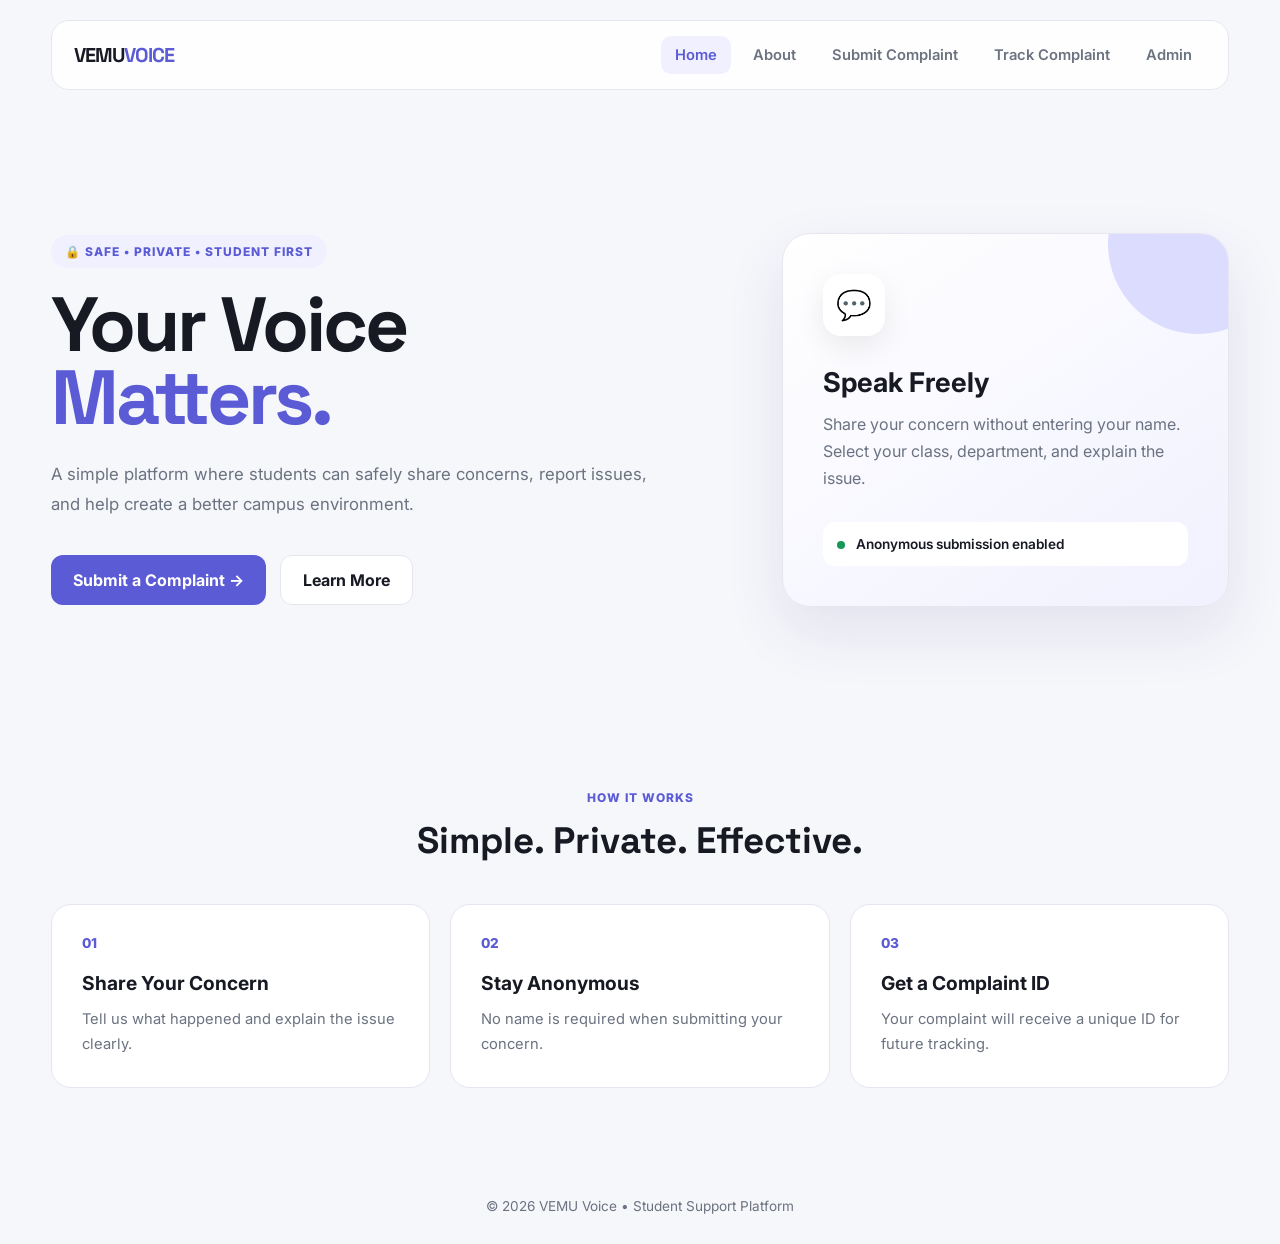
==== commit 11308fd8: "index.html" ====
--- a/index.html
+++ b/index.html
@@ -2,376 +2,130 @@
 <html lang="en">
 
 <head>
-
     <meta charset="UTF-8">
-
-    <meta name="viewport"
-          content="width=device-width, initial-scale=1.0">
+    <meta name="viewport" content="width=device-width, initial-scale=1.0">
 
     <title>VEMU Voice | Student Support Platform</title>
 
-    <link rel="stylesheet"
-          href="style.css">
-
+    <link rel="stylesheet" href="style.css">
 </head>
-
 
 <body>
 
+    <!-- Navigation -->
+    <nav class="navbar">
 
-<!-- =========================================================
-     FAST OPENING SCREEN
-========================================================= -->
+    <a href="index.html" class="logo">
+        VEMU<span>VOICE</span>
+    </a>
 
-<div class="splash-screen">
-
-    <div class="splash-content">
-
-        <div class="splash-logo">
-            Vv
+    <div class="nav-links">
+            <a href="index.html" class="active">Home</a>
+            <a href="about.html">About</a>
+            <a href="contact.html">Submit Complaint</a>
+            <a href="track.html">Track Complaint</a>
+            <a href="admin-login.html">Admin</a>
         </div>
 
-        <h1>
+    </nav>
 
-            VEMU<span>VOICE</span>
 
-        </h1>
+    <!-- Hero Section -->
+    <main class="hero">
 
-        <p>
+        <section class="hero-content">
+            <p class="badge">🔒 SAFE • PRIVATE • STUDENT FIRST</p>
 
-            Student Support Platform
+            <h1>
+                Your Voice <br>
+                <span>Matters.</span>
+            </h1>
 
-        </p>
+            <p class="hero-description">
+                A simple platform where students can safely share concerns,
+                report issues, and help create a better campus environment.
+            </p>
 
-        <div class="splash-loader">
+            <div class="hero-buttons">
+                <a href="contact.html" class="primary-btn">
+                    Submit a Complaint →
+                </a>
 
-            <span></span>
-            <span></span>
-            <span></span>
+                <a href="about.html" class="secondary-btn">
+                    Learn More
+                </a>
+            </div>
+        </section>
+
+
+        <section class="hero-card">
+
+            <div class="floating-icon">💬</div>
+
+            <h2>Speak Freely</h2>
+
+            <p>
+                Share your concern without entering your name.
+                Select your class, department, and explain the issue.
+            </p>
+
+            <div class="mini-status">
+                <span class="status-dot"></span>
+                Anonymous submission enabled
+            </div>
+
+        </section>
+
+    </main>
+
+
+    <!-- Features -->
+    <section class="features">
+
+        <div class="section-heading">
+            <p>HOW IT WORKS</p>
+            <h2>Simple. Private. Effective.</h2>
+        </div>
+
+        <div class="feature-grid">
+
+            <article class="feature-card">
+                <div class="feature-number">01</div>
+                <h3>Share Your Concern</h3>
+                <p>
+                    Tell us what happened and explain the issue clearly.
+                </p>
+            </article>
+
+            <article class="feature-card">
+                <div class="feature-number">02</div>
+                <h3>Stay Anonymous</h3>
+                <p>
+                    No name is required when submitting your concern.
+                </p>
+            </article>
+
+            <article class="feature-card">
+                <div class="feature-number">03</div>
+                <h3>Get a Complaint ID</h3>
+                <p>
+                    Your complaint will receive a unique ID for future tracking.
+                </p>
+            </article>
 
         </div>
-
-    </div>
-
-</div>
-
-
-
-<!-- =========================================================
-     NAVIGATION
-========================================================= -->
-
-<nav class="navbar">
-
-    <a href="index.html"
-       class="logo">
-
-        VEMU<span>VOICE</span>
-
-    </a>
-
-
-    <div class="nav-links">
-
-        <a href="index.html"
-           class="active">
-
-            Home
-
-        </a>
-
-
-        <a href="about.html">
-
-            About
-
-        </a>
-
-
-        <a href="contact.html">
-
-            Submit Complaint
-
-        </a>
-
-
-        <a href="track.html">
-
-            Track Complaint
-
-        </a>
-
-
-        <a href="admin-login.html">
-
-            Admin
-
-        </a>
-
-    </div>
-
-</nav>
-
-
-
-<!-- =========================================================
-     HERO SECTION
-========================================================= -->
-
-<main class="hero">
-
-
-    <section class="hero-content">
-
-
-        <p class="badge">
-
-            🔒 SAFE • PRIVATE • STUDENT FIRST
-
-        </p>
-
-
-        <h1>
-
-            Your Voice
-
-            <br>
-
-            <span>
-                Matters.
-            </span>
-
-        </h1>
-
-
-        <p class="hero-description">
-
-            A simple platform where students can safely share concerns,
-            report issues, and help create a better campus environment.
-
-        </p>
-
-
-        <div class="hero-buttons">
-
-
-            <a href="contact.html"
-               class="primary-btn">
-
-                Submit a Complaint →
-
-            </a>
-
-
-            <a href="about.html"
-               class="secondary-btn">
-
-                Learn More
-
-            </a>
-
-
-        </div>
-
 
     </section>
 
 
+    <!-- Footer -->
+    <footer>
+        <p>© 2026 VEMU Voice • Student Support Platform</p>
+    </footer>
 
-    <!-- =====================================================
-         HERO CARD
-    ====================================================== -->
-
-    <section class="hero-card">
-
-
-        <div class="floating-icon">
-
-            💬
-
-        </div>
-
-
-        <h2>
-
-            Speak Freely
-
-        </h2>
-
-
-        <p>
-
-            Share your concern without entering your name.
-            Select your class, department, and explain the issue.
-
-        </p>
-
-
-        <div class="mini-status">
-
-            <span class="status-dot"></span>
-
-            Name-free submission enabled
-
-        </div>
-
-
-    </section>
-
-
-</main>
-
-
-
-<!-- =========================================================
-     FEATURES SECTION
-========================================================= -->
-
-<section class="features">
-
-
-    <div class="section-heading">
-
-        <p>
-
-            HOW IT WORKS
-
-        </p>
-
-
-        <h2>
-
-            Simple. Private. Effective.
-
-        </h2>
-
-    </div>
-
-
-
-    <div class="feature-grid">
-
-
-        <!-- FEATURE 1 -->
-
-        <article class="feature-card">
-
-
-            <div class="feature-number">
-
-                01
-
-            </div>
-
-
-            <h3>
-
-                Share Your Concern
-
-            </h3>
-
-
-            <p>
-
-                Tell us what happened and explain the issue clearly.
-
-            </p>
-
-
-        </article>
-
-
-
-        <!-- FEATURE 2 -->
-
-        <article class="feature-card">
-
-
-            <div class="feature-number">
-
-                02
-
-            </div>
-
-
-            <h3>
-
-                Stay Private
-
-            </h3>
-
-
-            <p>
-
-                No name is required when submitting your concern.
-
-            </p>
-
-
-        </article>
-
-
-
-        <!-- FEATURE 3 -->
-
-        <article class="feature-card">
-
-
-            <div class="feature-number">
-
-                03
-
-            </div>
-
-
-            <h3>
-
-                Get a Complaint ID
-
-            </h3>
-
-
-            <p>
-
-                Your complaint will receive a unique Complaint ID
-                for future tracking.
-
-            </p>
-
-
-        </article>
-
-
-    </div>
-
-
-</section>
-
-
-
-<!-- =========================================================
-     FOOTER
-========================================================= -->
-
-<footer>
-
-    <p>
-
-        © 2026 VEMU Voice • Student Support Platform
-
-    </p>
-
-</footer>
-
-
-
-<!-- =========================================================
-     JAVASCRIPT
-========================================================= -->
-
-<script src="script.js"></script>
-
+    <script src="script.js"></script>
 
 </body>
 
 </html>
+
--- a/style.css
+++ b/style.css
@@ -1180,3 +1180,85 @@
     }
 
 }
+css
+/* =========================================================
+   STUDENT LOGIN
+========================================================= */
+
+.student-login-page {
+    width: min(500px, 92%);
+    margin: 80px auto;
+}
+
+.student-login-card {
+    padding: 45px;
+    background: white;
+    border: 1px solid var(--border);
+    border-radius: 25px;
+    box-shadow: 0 20px 60px rgba(40, 40, 100, 0.08);
+    text-align: center;
+}
+
+.student-login-icon {
+    width: 70px;
+    height: 70px;
+    margin: 0 auto 20px;
+    display: grid;
+    place-items: center;
+    background: var(--soft);
+    border-radius: 20px;
+    font-size: 2rem;
+}
+
+.student-login-card .badge {
+    margin-bottom: 15px;
+}
+
+.student-login-card h1 {
+    font-family: "Space Grotesk", sans-serif;
+    font-size: 2.3rem;
+    line-height: 1.1;
+}
+
+.student-login-description {
+    margin: 12px auto 30px;
+    color: var(--muted);
+    line-height: 1.7;
+}
+
+.student-login-card form {
+    text-align: left;
+}
+
+.student-login-card .submit-btn {
+    margin-top: 5px;
+}
+
+.student-login-note {
+    margin-top: 22px;
+    color: var(--muted);
+    font-size: 0.78rem;
+    line-height: 1.6;
+}
+
+
+/* =========================================================
+   STUDENT LOGIN RESPONSIVE
+========================================================= */
+
+@media (max-width: 650px) {
+
+    .student-login-page {
+        margin: 50px auto;
+    }
+
+    .student-login-card {
+        padding: 30px 25px;
+    }
+
+    .student-login-card h1 {
+        font-size: 2rem;
+    }
+
+}
+
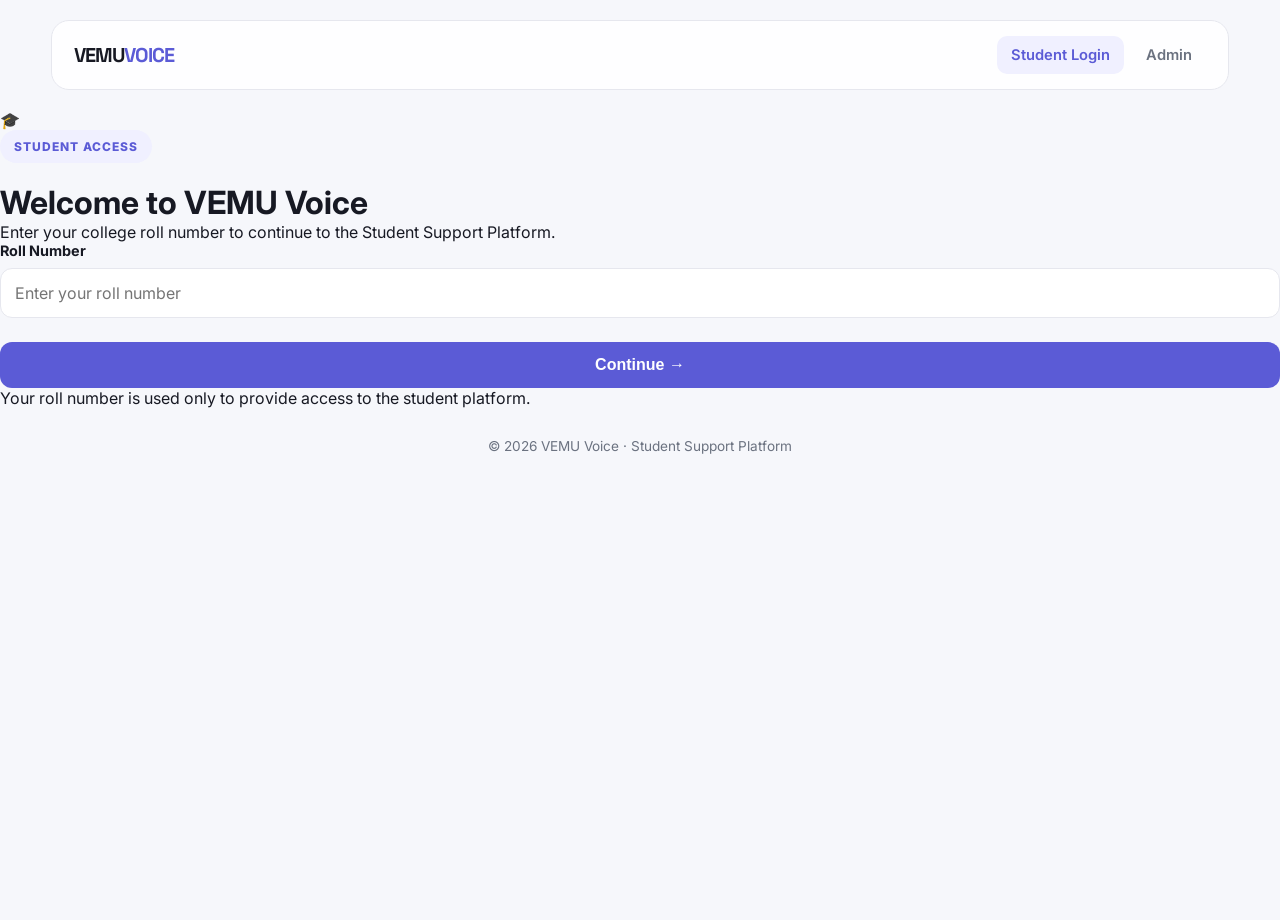
==== commit 62a93399: "index.html" ====
--- a/index.html
+++ b/index.html
@@ -1,3 +1,4 @@
+
 <!DOCTYPE html>
 <html lang="en">
 
@@ -12,14 +13,13 @@
 
 <body>
 
-    <!-- Navigation -->
     <nav class="navbar">
 
-    <a href="index.html" class="logo">
-        VEMU<span>VOICE</span>
-    </a>
+        <a href="index.html" class="logo">
+            VEMU<span>VOICE</span>
+        </a>
 
-    <div class="nav-links">
+        <div class="nav-links">
             <a href="index.html" class="active">Home</a>
             <a href="about.html">About</a>
             <a href="contact.html">Submit Complaint</a>
@@ -30,10 +30,10 @@
     </nav>
 
 
-    <!-- Hero Section -->
     <main class="hero">
 
         <section class="hero-content">
+
             <p class="badge">🔒 SAFE • PRIVATE • STUDENT FIRST</p>
 
             <h1>
@@ -47,6 +47,7 @@
             </p>
 
             <div class="hero-buttons">
+
                 <a href="contact.html" class="primary-btn">
                     Submit a Complaint →
                 </a>
@@ -54,7 +55,9 @@
                 <a href="about.html" class="secondary-btn">
                     Learn More
                 </a>
+
             </div>
+
         </section>
 
 
@@ -71,7 +74,7 @@
 
             <div class="mini-status">
                 <span class="status-dot"></span>
-                Anonymous submission enabled
+                Name-free submission
             </div>
 
         </section>
@@ -79,38 +82,56 @@
     </main>
 
 
-    <!-- Features -->
     <section class="features">
 
         <div class="section-heading">
+
             <p>HOW IT WORKS</p>
+
             <h2>Simple. Private. Effective.</h2>
+
         </div>
+
 
         <div class="feature-grid">
 
             <article class="feature-card">
+
                 <div class="feature-number">01</div>
+
                 <h3>Share Your Concern</h3>
+
                 <p>
                     Tell us what happened and explain the issue clearly.
                 </p>
+
             </article>
 
+
             <article class="feature-card">
+
                 <div class="feature-number">02</div>
-                <h3>Stay Anonymous</h3>
+
+                <h3>No Name Required</h3>
+
                 <p>
-                    No name is required when submitting your concern.
+                    You do not need to enter your name while submitting
+                    a complaint.
                 </p>
+
             </article>
 
+
             <article class="feature-card">
+
                 <div class="feature-number">03</div>
+
                 <h3>Get a Complaint ID</h3>
+
                 <p>
-                    Your complaint will receive a unique ID for future tracking.
+                    Your complaint receives a unique ID for future tracking.
                 </p>
+
             </article>
 
         </div>
@@ -118,10 +139,10 @@
     </section>
 
 
-    <!-- Footer -->
     <footer>
         <p>© 2026 VEMU Voice • Student Support Platform</p>
     </footer>
+
 
     <script src="script.js"></script>
 
--- a/style.css
+++ b/style.css
@@ -657,8 +657,6 @@
     }
 
 }
-
-
 /* =========================================================
    ADMIN LOGIN
 ========================================================= */
@@ -716,8 +714,6 @@
     border-radius: 12px;
     font-size: 0.9rem;
 }
-
-
 /* =========================================================
    ADMIN DASHBOARD
 ========================================================= */
@@ -1182,83 +1178,155 @@
 }
 css
 /* =========================================================
-   STUDENT LOGIN
-========================================================= */
-
-.student-login-page {
-    width: min(500px, 92%);
-    margin: 80px auto;
-}
-
-.student-login-card {
-    padding: 45px;
-    background: white;
-    border: 1px solid var(--border);
-    border-radius: 25px;
+   SUCCESS PAGE
+========================================================= */
+
+.success-page {
+    min-height: calc(100vh - 150px);
+    display: flex;
+    align-items: center;
+    justify-content: center;
+    padding: 70px 20px;
+}
+
+.success-box {
+    width: min(650px, 100%);
+    padding: 50px 45px;
+    background: var(--surface);
+    border: 1px solid var(--border);
+    border-radius: 24px;
     box-shadow: 0 20px 60px rgba(40, 40, 100, 0.08);
     text-align: center;
 }
 
-.student-login-icon {
-    width: 70px;
-    height: 70px;
-    margin: 0 auto 20px;
+.success-icon {
+    width: 75px;
+    height: 75px;
+    margin: 0 auto 22px;
     display: grid;
     place-items: center;
+    border-radius: 50%;
+    background: #eaf8f0;
+    color: var(--success);
+    font-size: 2.5rem;
+    font-weight: 800;
+}
+
+.success-box .badge {
+    display: inline-block;
+    margin-bottom: 16px;
+}
+
+.success-box h1 {
+    margin-bottom: 14px;
+    font-family: "Space Grotesk", sans-serif;
+    font-size: 2.4rem;
+    line-height: 1.15;
+}
+
+.success-box > p {
+    color: var(--muted);
+    line-height: 1.7;
+    margin-bottom: 25px;
+}
+
+.complaint-id {
+    margin: 25px 0 15px;
+    padding: 20px;
     background: var(--soft);
-    border-radius: 20px;
-    font-size: 2rem;
-}
-
-.student-login-card .badge {
-    margin-bottom: 15px;
-}
-
-.student-login-card h1 {
+    border: 1px dashed var(--primary);
+    border-radius: 16px;
+}
+
+.complaint-id span {
+    display: block;
+    margin-bottom: 8px;
+    color: var(--muted);
+    font-size: 0.85rem;
+    font-weight: 600;
+}
+
+.complaint-id strong {
+    display: block;
+    color: var(--primary);
     font-family: "Space Grotesk", sans-serif;
-    font-size: 2.3rem;
-    line-height: 1.1;
-}
-
-.student-login-description {
-    margin: 12px auto 30px;
-    color: var(--muted);
-    line-height: 1.7;
-}
-
-.student-login-card form {
-    text-align: left;
-}
-
-.student-login-card .submit-btn {
-    margin-top: 5px;
-}
-
-.student-login-note {
-    margin-top: 22px;
-    color: var(--muted);
-    font-size: 0.78rem;
+    font-size: 1.7rem;
+    letter-spacing: 1px;
+}
+
+.save-note {
+    color: var(--muted);
+    font-size: 0.9rem;
     line-height: 1.6;
 }
 
-
-/* =========================================================
-   STUDENT LOGIN RESPONSIVE
-========================================================= */
+.success-actions {
+    display: flex;
+    justify-content: center;
+    gap: 14px;
+    margin-top: 30px;
+    flex-wrap: wrap;
+}
+
+.success-actions .submit-btn,
+.success-actions .secondary-btn {
+    text-decoration: none;
+}
+
+.secondary-btn {
+    display: inline-flex;
+    align-items: center;
+    justify-content: center;
+    padding: 13px 24px;
+    border: 1px solid var(--border);
+    border-radius: 10px;
+    background: var(--surface);
+    color: var(--text);
+    font-weight: 600;
+    transition: 0.2s ease;
+}
+
+.secondary-btn:hover {
+    background: var(--soft);
+    border-color: var(--primary);
+    color: var(--primary);
+}
+
+
+/* SUCCESS PAGE - MOBILE */
 
 @media (max-width: 650px) {
 
-    .student-login-page {
-        margin: 50px auto;
-    }
-
-    .student-login-card {
-        padding: 30px 25px;
-    }
-
-    .student-login-card h1 {
+    .success-page {
+        padding: 45px 16px;
+    }
+
+    .success-box {
+        padding: 35px 22px;
+    }
+
+    .success-box h1 {
         font-size: 2rem;
     }
 
-}
-
+    .success-icon {
+        width: 65px;
+        height: 65px;
+        font-size: 2.1rem;
+    }
+
+    .complaint-id strong {
+        font-size: 1.4rem;
+    }
+
+    .success-actions {
+        flex-direction: column;
+    }
+
+    .success-actions .submit-btn,
+    .success-actions .secondary-btn {
+        width: 100%;
+        box-sizing: border-box;
+    }
+}
+
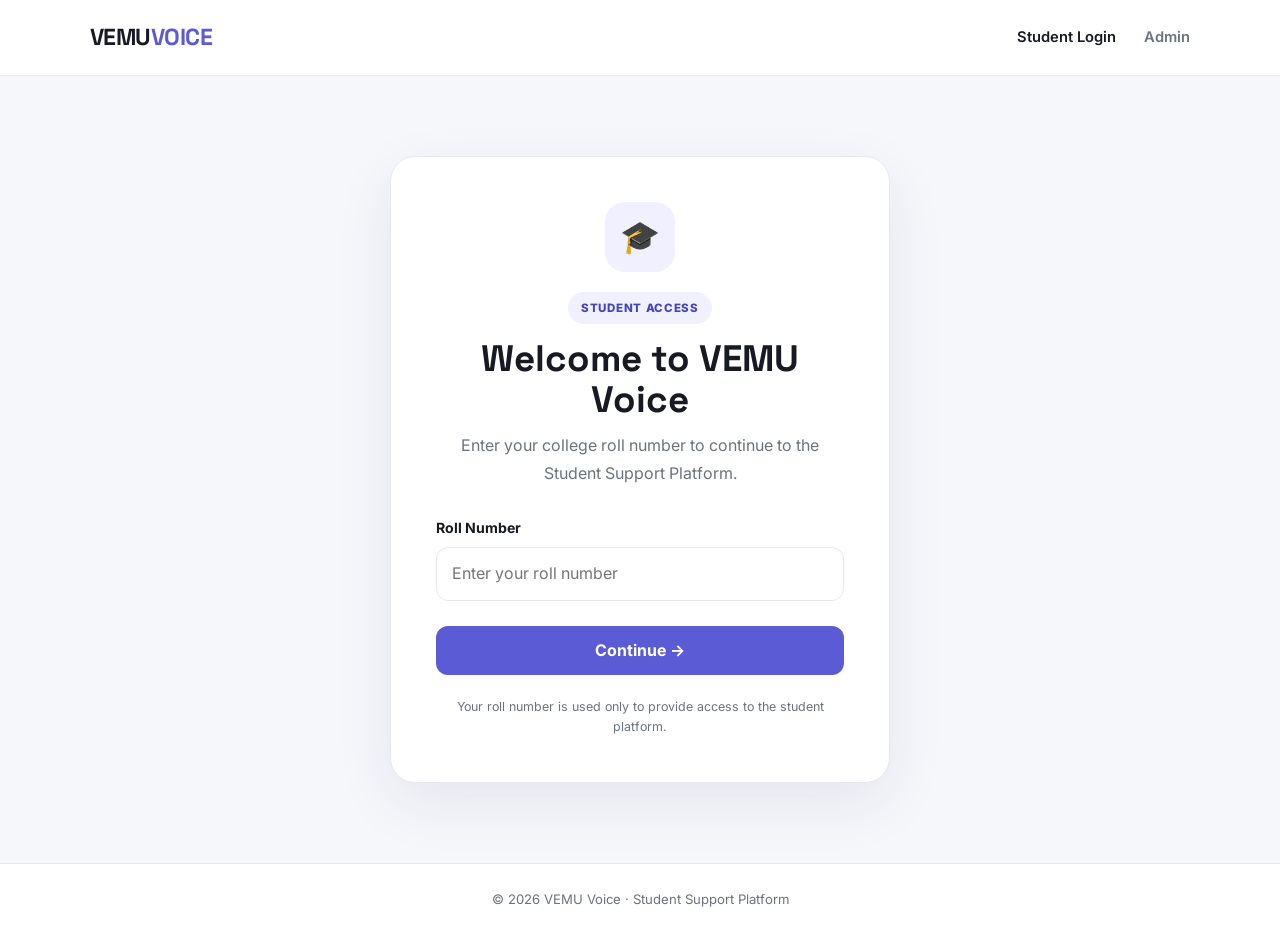
==== commit 9dee087d: "index.html" ====
--- a/index.html
+++ b/index.html
@@ -1,7 +1,5 @@
-
 <!DOCTYPE html>
 <html lang="en">
-
 <head>
     <meta charset="UTF-8">
     <meta name="viewport" content="width=device-width, initial-scale=1.0">
@@ -14,139 +12,218 @@
 <body>
 
     <nav class="navbar">
-
-        <a href="index.html" class="logo">
-            VEMU<span>VOICE</span>
-        </a>
-
-        <div class="nav-links">
-            <a href="index.html" class="active">Home</a>
-            <a href="about.html">About</a>
-            <a href="contact.html">Submit Complaint</a>
-            <a href="track.html">Track Complaint</a>
-            <a href="admin-login.html">Admin</a>
+        <div class="nav-container">
+
+            <a href="index.html" class="logo">
+                VEMU <span>VOICE</span>
+            </a>
+
+            <div class="nav-links">
+                <a href="index.html" class="active">Home</a>
+                <a href="about.html">About</a>
+                <a href="contact.html">Submit Complaint</a>
+                <a href="track.html">Track Complaint</a>
+                <a href="admin-login.html">Admin</a>
+            </div>
+
         </div>
-
     </nav>
 
 
-    <main class="hero">
-
-        <section class="hero-content">
-
-            <p class="badge">🔒 SAFE • PRIVATE • STUDENT FIRST</p>
-
-            <h1>
-                Your Voice <br>
-                <span>Matters.</span>
-            </h1>
-
-            <p class="hero-description">
-                A simple platform where students can safely share concerns,
-                report issues, and help create a better campus environment.
-            </p>
-
-            <div class="hero-buttons">
-
-                <a href="contact.html" class="primary-btn">
-                    Submit a Complaint →
+    <main>
+
+        <section class="hero">
+
+            <div class="hero-content">
+
+                <div class="hero-badge">
+                    SAFE • PRIVATE • STUDENT FIRST
+                </div>
+
+                <h1>
+                    Your Voice
+                    <span>Matters.</span>
+                </h1>
+
+                <p>
+                    VEMU Voice gives students a simple and private way
+                    to raise concerns, reach the right college authority,
+                    and track their complaint from submission to resolution.
+                </p>
+
+                <div class="hero-buttons">
+
+                    <a href="login.html" class="btn btn-primary">
+                        Submit a Complaint
+                    </a>
+
+                    <a href="track.html" class="btn btn-secondary">
+                        Track Complaint
+                    </a>
+
+                </div>
+
+            </div>
+
+
+            <div class="hero-card">
+
+                <div class="hero-card-icon">
+                    💬
+                </div>
+
+                <h2>Speak Freely</h2>
+
+                <p>
+                    Share your concern without having to enter your name.
+                </p>
+
+                <div class="hero-card-item">
+                    <span>✓</span>
+                    Name-free submission
+                </div>
+
+                <div class="hero-card-item">
+                    <span>✓</span>
+                    Choose the right authority
+                </div>
+
+                <div class="hero-card-item">
+                    <span>✓</span>
+                    Track your complaint
+                </div>
+
+            </div>
+
+        </section>
+
+
+        <section class="features-section">
+
+            <div class="section-heading">
+
+                <p class="section-label">
+                    HOW IT WORKS
+                </p>
+
+                <h2>
+                    A better way to be heard.
+                </h2>
+
+                <p>
+                    VEMU Voice makes student support simple,
+                    structured and accessible.
+                </p>
+
+            </div>
+
+
+            <div class="features-grid">
+
+                <div class="feature-card">
+
+                    <div class="feature-icon">
+                        📝
+                    </div>
+
+                    <h3>
+                        Share Your Concern
+                    </h3>
+
+                    <p>
+                        Submit your complaint with the relevant
+                        details in a simple form.
+                    </p>
+
+                </div>
+
+
+                <div class="feature-card">
+
+                    <div class="feature-icon">
+                        🔒
+                    </div>
+
+                    <h3>
+                        No Name Required
+                    </h3>
+
+                    <p>
+                        Students do not have to enter their name
+                        while submitting a complaint.
+                    </p>
+
+                </div>
+
+
+                <div class="feature-card">
+
+                    <div class="feature-icon">
+                        🎫
+                    </div>
+
+                    <h3>
+                        Get a Complaint ID
+                    </h3>
+
+                    <p>
+                        Every complaint receives a unique ID
+                        that can be used for tracking.
+                    </p>
+
+                </div>
+
+            </div>
+
+        </section>
+
+
+        <section class="cta-section">
+
+            <div class="cta-content">
+
+                <h2>
+                    Have something to report?
+                </h2>
+
+                <p>
+                    Your concern can help make the campus better.
+                </p>
+
+                <a href="login.html" class="btn btn-primary">
+                    Get Started
                 </a>
 
-                <a href="about.html" class="secondary-btn">
-                    Learn More
-                </a>
-
             </div>
 
         </section>
 
-
-        <section class="hero-card">
-
-            <div class="floating-icon">💬</div>
-
-            <h2>Speak Freely</h2>
-
-            <p>
-                Share your concern without entering your name.
-                Select your class, department, and explain the issue.
-            </p>
-
-            <div class="mini-status">
-                <span class="status-dot"></span>
-                Name-free submission
-            </div>
-
-        </section>
-
     </main>
 
 
-    <section class="features">
-
-        <div class="section-heading">
-
-            <p>HOW IT WORKS</p>
-
-            <h2>Simple. Private. Effective.</h2>
+    <footer class="footer">
+
+        <div class="footer-container">
+
+            <div>
+                <strong>VEMU VOICE</strong>
+                <p>
+                    Student Support Platform
+                </p>
+            </div>
+
+            <div>
+                <p>
+                    © 2026 VEMU Voice. All rights reserved.
+                </p>
+            </div>
 
         </div>
 
-
-        <div class="feature-grid">
-
-            <article class="feature-card">
-
-                <div class="feature-number">01</div>
-
-                <h3>Share Your Concern</h3>
-
-                <p>
-                    Tell us what happened and explain the issue clearly.
-                </p>
-
-            </article>
-
-
-            <article class="feature-card">
-
-                <div class="feature-number">02</div>
-
-                <h3>No Name Required</h3>
-
-                <p>
-                    You do not need to enter your name while submitting
-                    a complaint.
-                </p>
-
-            </article>
-
-
-            <article class="feature-card">
-
-                <div class="feature-number">03</div>
-
-                <h3>Get a Complaint ID</h3>
-
-                <p>
-                    Your complaint receives a unique ID for future tracking.
-                </p>
-
-            </article>
-
-        </div>
-
-    </section>
-
-
-    <footer>
-        <p>© 2026 VEMU Voice • Student Support Platform</p>
     </footer>
 
 
     <script src="script.js"></script>
 
 </body>
-
 </html>
-
--- a/style.css
+++ b/style.css
@@ -1,3 +1,4 @@
+
 @import url('https://fonts.googleapis.com/css2?family=Inter:wght@400;500;600;700;800&family=Space+Grotesk:wght@500;600;700&display=swap');
 
 :root {
@@ -20,11 +21,36 @@
     box-sizing: border-box;
 }
 
+html {
+    scroll-behavior: smooth;
+}
+
 body {
     min-height: 100vh;
     background: var(--bg);
     color: var(--text);
     font-family: "Inter", sans-serif;
+    line-height: 1.6;
+}
+
+a {
+    color: inherit;
+    text-decoration: none;
+}
+
+button,
+input,
+select,
+textarea {
+    font: inherit;
+}
+
+button {
+    cursor: pointer;
+}
+
+.hidden {
+    display: none !important;
 }
 
 
@@ -33,25 +59,26 @@
 ========================================================= */
 
 .navbar {
-    width: min(1180px, 92%);
-    margin: 20px auto;
-    padding: 15px 22px;
-    background: rgba(255, 255, 255, 0.85);
-    border: 1px solid var(--border);
-    border-radius: 18px;
+    width: 100%;
+    min-height: 76px;
+    padding: 0 7%;
+    background: rgba(255, 255, 255, 0.94);
+    border-bottom: 1px solid var(--border);
     display: flex;
     align-items: center;
     justify-content: space-between;
-    backdrop-filter: blur(15px);
+    gap: 30px;
+    position: sticky;
+    top: 0;
+    z-index: 100;
+    backdrop-filter: blur(12px);
 }
 
 .logo {
     font-family: "Space Grotesk", sans-serif;
-    font-size: 1.25rem;
+    font-size: 1.45rem;
     font-weight: 800;
-    text-decoration: none;
-    color: var(--text);
-    letter-spacing: -1px;
+    letter-spacing: -0.5px;
 }
 
 .logo span {
@@ -60,194 +87,168 @@
 
 .nav-links {
     display: flex;
-    gap: 8px;
+    align-items: center;
+    gap: 28px;
 }
 
 .nav-links a {
     color: var(--muted);
-    text-decoration: none;
     font-size: 0.92rem;
     font-weight: 600;
-    padding: 10px 14px;
-    border-radius: 10px;
-    transition: 0.25s;
+    transition: 0.2s ease;
 }
 
 .nav-links a:hover,
 .nav-links a.active {
-    color: var(--primary);
+    color: var(--text);
+}
+
+
+/* =========================================================
+   COMMON
+========================================================= */
+
+.badge {
+    display: inline-flex;
+    align-items: center;
+    justify-content: center;
+    width: fit-content;
+    padding: 7px 13px;
+    border-radius: 999px;
     background: var(--soft);
-}
-
-
-/* =========================================================
-   HERO
-========================================================= */
-
-.hero {
-    width: min(1180px, 92%);
-    min-height: 580px;
-    margin: 40px auto 70px;
-    display: grid;
-    grid-template-columns: 1.2fr 0.8fr;
-    gap: 60px;
-    align-items: center;
-}
-
-.badge {
-    display: inline-block;
-    padding: 9px 14px;
-    background: var(--soft);
-    color: var(--primary);
-    border-radius: 100px;
-    font-size: 0.75rem;
+    color: var(--primary-dark);
+    font-size: 0.72rem;
     font-weight: 800;
-    letter-spacing: 1px;
-    margin-bottom: 20px;
-}
-
-.hero h1,
-.page-header h1,
-.form-intro h1,
-.track-intro h1 {
-    font-family: "Space Grotesk", sans-serif;
-    font-size: clamp(3rem, 6vw, 5.5rem);
-    line-height: 0.95;
-    letter-spacing: -3px;
-}
-
-.hero h1 span {
-    color: var(--primary);
-}
-
-.hero-description,
-.page-header p,
-.form-intro p,
-.track-intro p {
-    max-width: 620px;
-    margin-top: 25px;
-    color: var(--muted);
-    font-size: 1.05rem;
-    line-height: 1.8;
-}
-
-.hero-buttons {
-    display: flex;
-    gap: 14px;
-    margin-top: 35px;
+    letter-spacing: 0.7px;
 }
 
 .primary-btn,
 .secondary-btn,
 .submit-btn {
+    min-height: 48px;
+    padding: 12px 22px;
+    border-radius: 12px;
     display: inline-flex;
     align-items: center;
     justify-content: center;
-    padding: 14px 22px;
-    border-radius: 12px;
-    text-decoration: none;
+    border: none;
     font-weight: 700;
-    transition: 0.25s;
+    transition: 0.2s ease;
 }
 
 .primary-btn,
 .submit-btn {
     background: var(--primary);
     color: white;
-    border: none;
-    cursor: pointer;
 }
 
 .primary-btn:hover,
 .submit-btn:hover {
     background: var(--primary-dark);
-    transform: translateY(-2px);
+    transform: translateY(-1px);
+}
+
+.secondary-btn {
+    background: white;
+    color: var(--text);
+    border: 1px solid var(--border);
+}
+
+.secondary-btn:hover {
+    border-color: var(--primary);
+    color: var(--primary);
 }
 
 .submit-btn:disabled {
-    opacity: 0.7;
+    opacity: 0.65;
     cursor: not-allowed;
     transform: none;
 }
 
-.secondary-btn {
-    background: white;
-    color: var(--text);
-    border: 1px solid var(--border);
-}
-
-.secondary-btn:hover {
+
+/* =========================================================
+   HERO
+========================================================= */
+
+.hero {
+    width: min(1120px, 90%);
+    margin: 90px auto 80px;
+    display: grid;
+    grid-template-columns: 1.15fr 0.85fr;
+    gap: 70px;
+    align-items: center;
+}
+
+.hero-content h1 {
+    margin-top: 20px;
+    font-family: "Space Grotesk", sans-serif;
+    font-size: clamp(3.2rem, 7vw, 5.5rem);
+    line-height: 0.98;
+    letter-spacing: -4px;
+}
+
+.hero-content h1 span {
+    color: var(--primary);
+}
+
+.hero-description {
+    max-width: 650px;
+    margin: 25px 0 32px;
+    color: var(--muted);
+    font-size: 1.03rem;
+    line-height: 1.8;
+}
+
+.hero-buttons {
+    display: flex;
+    flex-wrap: wrap;
+    gap: 13px;
+}
+
+.hero-card {
+    padding: 45px;
+    background: white;
+    border: 1px solid var(--border);
+    border-radius: 28px;
+    box-shadow: 0 25px 70px rgba(40, 40, 100, 0.08);
+}
+
+.floating-icon {
+    width: 70px;
+    height: 70px;
+    margin-bottom: 25px;
+    border-radius: 20px;
     background: var(--soft);
-}
-
-
-/* =========================================================
-   HERO CARD
-========================================================= */
-
-.hero-card {
-    background: linear-gradient(145deg, #ffffff, #f1f1ff);
-    padding: 40px;
-    border-radius: 28px;
-    border: 1px solid var(--border);
-    box-shadow: 0 25px 60px rgba(50, 50, 120, 0.1);
-    position: relative;
-    overflow: hidden;
-}
-
-.hero-card::before {
-    content: "";
-    position: absolute;
-    width: 180px;
-    height: 180px;
-    background: #dcdcff;
+    display: grid;
+    place-items: center;
+    font-size: 2rem;
+}
+
+.hero-card h2 {
+    font-family: "Space Grotesk", sans-serif;
+    font-size: 2rem;
+}
+
+.hero-card p {
+    margin: 12px 0 24px;
+    color: var(--muted);
+    line-height: 1.7;
+}
+
+.mini-status {
+    display: flex;
+    align-items: center;
+    gap: 9px;
+    color: var(--success);
+    font-size: 0.88rem;
+    font-weight: 700;
+}
+
+.status-dot {
+    width: 9px;
+    height: 9px;
     border-radius: 50%;
-    top: -80px;
-    right: -60px;
-}
-
-.floating-icon {
-    position: relative;
-    width: 62px;
-    height: 62px;
-    display: grid;
-    place-items: center;
-    font-size: 1.8rem;
-    background: white;
-    border-radius: 18px;
-    box-shadow: 0 10px 30px rgba(0, 0, 0, 0.08);
-}
-
-.hero-card h2 {
-    position: relative;
-    margin-top: 30px;
-    font-size: 1.7rem;
-}
-
-.hero-card p {
-    position: relative;
-    margin-top: 12px;
-    color: var(--muted);
-    line-height: 1.7;
-}
-
-.mini-status {
-    position: relative;
-    margin-top: 30px;
-    padding: 14px;
-    background: white;
-    border-radius: 12px;
-    font-size: 0.85rem;
-    font-weight: 600;
-}
-
-.status-dot {
-    display: inline-block;
-    width: 8px;
-    height: 8px;
     background: var(--success);
-    border-radius: 50%;
-    margin-right: 8px;
 }
 
 
@@ -256,16 +257,16 @@
 ========================================================= */
 
 .features {
-    width: min(1180px, 92%);
-    margin: 80px auto;
+    width: min(1120px, 90%);
+    margin: 0 auto 90px;
 }
 
 .section-heading {
-    text-align: center;
-    margin-bottom: 40px;
+    margin-bottom: 35px;
 }
 
 .section-heading p {
+    margin-bottom: 6px;
     color: var(--primary);
     font-size: 0.75rem;
     font-weight: 800;
@@ -273,132 +274,208 @@
 }
 
 .section-heading h2 {
-    margin-top: 12px;
-    font-family: "Space Grotesk", sans-serif;
-    font-size: 2.3rem;
-}
-
-.feature-grid,
-.info-grid {
+    font-family: "Space Grotesk", sans-serif;
+    font-size: 2.2rem;
+}
+
+.feature-grid {
     display: grid;
     grid-template-columns: repeat(3, 1fr);
     gap: 20px;
 }
 
-.feature-card,
+.feature-card {
+    padding: 30px;
+    background: white;
+    border: 1px solid var(--border);
+    border-radius: 20px;
+}
+
+.feature-number {
+    margin-bottom: 25px;
+    color: var(--primary);
+    font-family: "Space Grotesk", sans-serif;
+    font-size: 1.3rem;
+    font-weight: 700;
+}
+
+.feature-card h3 {
+    margin-bottom: 10px;
+    font-family: "Space Grotesk", sans-serif;
+}
+
+.feature-card p {
+    color: var(--muted);
+    line-height: 1.7;
+}
+
+
+/* =========================================================
+   PAGE CONTAINER / ABOUT
+========================================================= */
+
+.page-container {
+    width: min(1050px, 90%);
+    margin: 75px auto;
+}
+
+.page-header {
+    max-width: 760px;
+    margin-bottom: 45px;
+}
+
+.page-header h1 {
+    margin: 18px 0;
+    font-family: "Space Grotesk", sans-serif;
+    font-size: clamp(2.5rem, 6vw, 4rem);
+    line-height: 1.05;
+}
+
+.page-header > p:last-child {
+    color: var(--muted);
+    line-height: 1.8;
+}
+
+.info-grid {
+    display: grid;
+    grid-template-columns: repeat(3, 1fr);
+    gap: 20px;
+}
+
 .info-card {
-    background: var(--surface);
-    border: 1px solid var(--border);
     padding: 30px;
+    background: white;
+    border: 1px solid var(--border);
+    border-radius: 22px;
+}
+
+.card-icon {
+    width: 55px;
+    height: 55px;
+    margin-bottom: 20px;
+    border-radius: 16px;
+    background: var(--soft);
+    display: grid;
+    place-items: center;
+    font-size: 1.5rem;
+}
+
+.info-card h2 {
+    margin-bottom: 10px;
+    font-family: "Space Grotesk", sans-serif;
+}
+
+.info-card p {
+    color: var(--muted);
+    line-height: 1.7;
+}
+
+.important-note {
+    margin-top: 25px;
+    padding: 25px 30px;
+    background: #fff;
+    border: 1px solid var(--border);
     border-radius: 20px;
-    transition: 0.25s;
-}
-
-.feature-card:hover,
-.info-card:hover {
-    transform: translateY(-6px);
-    box-shadow: 0 20px 40px rgba(40, 40, 100, 0.08);
-}
-
-.feature-number {
+}
+
+.important-note h2 {
+    margin-bottom: 8px;
+    font-family: "Space Grotesk", sans-serif;
+}
+
+.important-note p {
+    color: var(--muted);
+}
+
+
+/* =========================================================
+   COMPLAINT PAGE
+========================================================= */
+
+.complaint-page {
+    width: min(1120px, 90%);
+    margin: 70px auto;
+}
+
+.complaint-container {
+    display: grid;
+    grid-template-columns: 0.85fr 1.15fr;
+    gap: 55px;
+    align-items: start;
+}
+
+.complaint-info {
+    padding-top: 25px;
+}
+
+.complaint-info h1 {
+    margin: 20px 0 15px;
+    font-family: "Space Grotesk", sans-serif;
+    font-size: clamp(2.7rem, 5vw, 4rem);
+    line-height: 1.05;
+}
+
+.complaint-info > p {
+    max-width: 500px;
+    color: var(--muted);
+    line-height: 1.8;
+}
+
+.info-points {
+    margin-top: 35px;
+    display: grid;
+    gap: 22px;
+}
+
+.info-point {
+    display: flex;
+    gap: 14px;
+}
+
+.info-point > span {
+    width: 30px;
+    height: 30px;
+    flex: 0 0 30px;
+    border-radius: 50%;
+    background: var(--soft);
     color: var(--primary);
+    display: grid;
+    place-items: center;
     font-weight: 800;
-    font-size: 0.85rem;
-}
-
-.feature-card h3,
-.info-card h2 {
-    margin-top: 20px;
-    font-size: 1.2rem;
-}
-
-.feature-card p,
-.info-card p {
-    margin-top: 12px;
-    color: var(--muted);
-    line-height: 1.7;
-    font-size: 0.92rem;
-}
-
-
-/* =========================================================
-   ABOUT / COMPLAINT PAGE
-========================================================= */
-
-.page-container,
-.complaint-page,
-.track-page {
-    width: min(1000px, 92%);
-    margin: 80px auto;
-}
-
-.page-header,
-.form-intro,
-.track-intro {
-    text-align: center;
-    max-width: 750px;
-    margin: auto;
-}
-
-.page-header p,
-.form-intro p,
-.track-intro p {
-    margin-left: auto;
-    margin-right: auto;
-}
-
-.info-grid {
-    margin-top: 60px;
-}
-
-.card-icon {
-    font-size: 2rem;
-}
-
-.important-note {
-    margin-top: 40px;
-    padding: 30px;
-    background: #fff8e8;
-    border: 1px solid #f1dfaa;
-    border-radius: 20px;
-}
-
-.important-note p {
-    margin-top: 10px;
-    color: #76633c;
-    line-height: 1.7;
-}
-
-
-/* =========================================================
-   COMPLAINT FORM
-========================================================= */
-
-.form-card,
-.track-card {
-    max-width: 800px;
-    margin: 50px auto 0;
-    padding: 40px;
+}
+
+.info-point strong {
+    display: block;
+    margin-bottom: 3px;
+}
+
+.info-point p {
+    color: var(--muted);
+    font-size: 0.9rem;
+    line-height: 1.6;
+}
+
+.complaint-form-card {
+    padding: 35px;
     background: white;
     border: 1px solid var(--border);
     border-radius: 25px;
-    box-shadow: 0 20px 60px rgba(40, 40, 100, 0.08);
-}
-
-.form-row {
-    display: grid;
-    grid-template-columns: 1fr 1fr;
-    gap: 20px;
-}
+    box-shadow: 0 20px 60px rgba(40, 40, 100, 0.07);
+}
+
+
+/* =========================================================
+   FORM
+========================================================= */
 
 .input-group {
-    margin-bottom: 24px;
+    margin-bottom: 20px;
 }
 
 .input-group label {
     display: block;
-    margin-bottom: 9px;
-    font-size: 0.9rem;
+    margin-bottom: 8px;
+    font-size: 0.88rem;
     font-weight: 700;
 }
 
@@ -406,257 +483,108 @@
 .input-group select,
 .input-group textarea {
     width: 100%;
-    padding: 14px;
+    padding: 13px 15px;
+    background: white;
+    color: var(--text);
     border: 1px solid var(--border);
     border-radius: 12px;
-    font: inherit;
     outline: none;
-    transition: 0.2s;
+    transition: 0.2s ease;
 }
 
 .input-group input:focus,
 .input-group select:focus,
 .input-group textarea:focus {
     border-color: var(--primary);
-    box-shadow: 0 0 0 4px rgba(91, 91, 214, 0.1);
-}
-
-textarea {
-    min-height: 170px;
+    box-shadow: 0 0 0 4px rgba(91, 91, 214, 0.08);
+}
+
+.input-group textarea {
     resize: vertical;
-}
-
-.text-info {
-    display: flex;
-    justify-content: space-between;
-    margin-top: 8px;
-    color: var(--muted);
-    font-size: 0.75rem;
-}
-
-.privacy-note {
-    padding: 14px;
-    margin-bottom: 22px;
-    background: var(--soft);
-    color: var(--primary);
-    border-radius: 12px;
-    font-size: 0.85rem;
-}
-
-.submit-btn {
-    width: 100%;
-    font-size: 1rem;
-}
-
-
-/* =========================================================
-   SUCCESS SCREEN
-========================================================= */
-
-.success-box {
+    min-height: 150px;
+}
+
+.char-counter {
+    margin-top: 6px;
+    color: var(--muted);
+    text-align: right;
+    font-size: 0.78rem;
+}
+
+.form-error,
+.login-error {
+    margin: 15px 0;
+    padding: 12px 14px;
+    border-radius: 10px;
+    background: var(--danger-bg);
+    color: var(--danger);
+    font-size: 0.88rem;
+    font-weight: 600;
+}
+
+
+/* =========================================================
+   STUDENT LOGIN
+========================================================= */
+
+.student-login-page {
+    width: min(500px, 92%);
+    margin: 80px auto;
+}
+
+.student-login-card {
+    padding: 45px;
+    background: white;
+    border: 1px solid var(--border);
+    border-radius: 25px;
+    box-shadow: 0 20px 60px rgba(40, 40, 100, 0.08);
     text-align: center;
-    padding: 30px 10px;
-}
-
-.hidden {
-    display: none;
-}
-
-.success-icon {
+}
+
+.student-login-icon {
     width: 70px;
     height: 70px;
-    margin: auto;
-    display: grid;
-    place-items: center;
-    background: #e8fff2;
-    color: var(--success);
-    border-radius: 50%;
-    font-size: 2rem;
-    font-weight: bold;
-}
-
-.success-box h2 {
-    margin-top: 20px;
-}
-
-.success-box > p {
-    margin-top: 10px;
-    color: var(--muted);
-}
-
-.complaint-id {
-    margin: 25px auto;
-    padding: 20px;
-    max-width: 400px;
-    background: var(--soft);
-    border-radius: 15px;
-}
-
-.complaint-id span {
-    display: block;
-    font-size: 0.7rem;
-    color: var(--muted);
-    letter-spacing: 1px;
-}
-
-.complaint-id strong {
-    display: block;
-    margin-top: 8px;
-    color: var(--primary);
-    font-size: 1.4rem;
-    letter-spacing: 2px;
-}
-
-.save-note {
-    margin-bottom: 25px;
-}
-
-
-/* =========================================================
-   COMPLAINT TRACKING
-========================================================= */
-
-.track-card {
-    max-width: 650px;
-}
-
-.tracking-result {
-    margin-top: 35px;
-    padding: 30px;
-    background: #fafaff;
-    border: 1px solid var(--border);
-    border-radius: 20px;
-    text-align: center;
-}
-
-.result-icon {
-    width: 65px;
-    height: 65px;
-    margin: 0 auto 15px;
+    margin: 0 auto 20px;
     display: grid;
     place-items: center;
     background: var(--soft);
-    border-radius: 50%;
-    font-size: 1.7rem;
-}
-
-.tracking-result h2 {
-    font-family: "Space Grotesk", sans-serif;
-    font-size: 1.5rem;
-    margin-bottom: 25px;
-}
-
-.result-details {
+    border-radius: 20px;
+    font-size: 2rem;
+}
+
+.student-login-card .badge {
+    margin-bottom: 15px;
+}
+
+.student-login-card h1 {
+    font-family: "Space Grotesk", sans-serif;
+    font-size: 2.3rem;
+    line-height: 1.1;
+}
+
+.student-login-description {
+    margin: 12px auto 30px;
+    color: var(--muted);
+    line-height: 1.7;
+}
+
+.student-login-card form {
     text-align: left;
-    border-top: 1px solid var(--border);
-}
-
-.result-row {
-    display: flex;
-    justify-content: space-between;
-    gap: 20px;
-    padding: 17px 0;
-    border-bottom: 1px solid var(--border);
-}
-
-.result-row span {
-    color: var(--muted);
-    font-size: 0.88rem;
-}
-
-.result-row strong {
-    text-align: right;
-    font-size: 0.9rem;
-    color: var(--text);
-}
-
-#resultStatus {
-    color: var(--primary);
-}
-
-.tracking-error {
-    margin-top: 30px;
-    padding: 25px;
-    text-align: center;
-    background: var(--danger-bg);
-    border: 1px solid #f3caca;
-    border-radius: 18px;
-}
-
-.tracking-error h3 {
-    color: var(--danger);
-}
-
-.tracking-error p {
-    margin-top: 8px;
-    color: var(--muted);
-    font-size: 0.9rem;
-}
-
-
-/* =========================================================
-   FOOTER
-========================================================= */
-
-footer {
-    padding: 30px;
-    text-align: center;
-    color: var(--muted);
-    font-size: 0.85rem;
-}
-
-
-/* =========================================================
-   RESPONSIVE
-========================================================= */
-
-@media (max-width: 750px) {
-
-    .navbar {
-        flex-direction: column;
-        gap: 15px;
-    }
-
-    .hero {
-        grid-template-columns: 1fr;
-        gap: 40px;
-        margin-top: 50px;
-    }
-
-    .hero h1 {
-        font-size: 4rem;
-    }
-
-    .feature-grid,
-    .info-grid,
-    .form-row {
-        grid-template-columns: 1fr;
-    }
-
-    .nav-links {
-        flex-wrap: wrap;
-        justify-content: center;
-    }
-
-    .hero-buttons {
-        flex-direction: column;
-    }
-
-    .form-card,
-    .track-card {
-        padding: 25px;
-    }
-
-    .result-row {
-        flex-direction: column;
-        gap: 6px;
-    }
-
-    .result-row strong {
-        text-align: left;
-    }
-
-}
+}
+
+.student-login-card .submit-btn {
+    width: 100%;
+    margin-top: 5px;
+}
+
+.student-login-note {
+    margin-top: 22px;
+    color: var(--muted);
+    font-size: 0.78rem;
+    line-height: 1.6;
+}
+
+
 /* =========================================================
    ADMIN LOGIN
 ========================================================= */
@@ -679,10 +607,10 @@
     width: 70px;
     height: 70px;
     margin: 0 auto 20px;
+    border-radius: 20px;
+    background: var(--soft);
     display: grid;
     place-items: center;
-    background: var(--soft);
-    border-radius: 20px;
     font-size: 2rem;
 }
 
@@ -692,641 +620,321 @@
 
 .admin-login-card h1 {
     font-family: "Space Grotesk", sans-serif;
-    font-size: 2.3rem;
+    font-size: 2.4rem;
 }
 
 .admin-description {
-    margin: 12px auto 30px;
-    color: var(--muted);
-    line-height: 1.7;
+    margin: 10px 0 30px;
+    color: var(--muted);
 }
 
 .admin-login-card form {
     text-align: left;
 }
 
-.login-error {
+.admin-login-card .submit-btn {
+    width: 100%;
+}
+
+
+/* =========================================================
+   TRACKING
+========================================================= */
+
+.track-page {
+    width: min(800px, 90%);
+    margin: 75px auto;
+}
+
+.track-intro {
+    margin-bottom: 35px;
+}
+
+.track-intro h1 {
+    margin: 18px 0 10px;
+    font-family: "Space Grotesk", sans-serif;
+    font-size: clamp(2.5rem, 6vw, 4rem);
+    line-height: 1.05;
+}
+
+.track-intro p:last-child {
+    color: var(--muted);
+    line-height: 1.8;
+}
+
+.track-card {
+    padding: 35px;
+    background: white;
+    border: 1px solid var(--border);
+    border-radius: 25px;
+    box-shadow: 0 20px 60px rgba(40, 40, 100, 0.07);
+}
+
+.track-card .submit-btn {
+    width: 100%;
+}
+
+.tracking-result {
+    margin-top: 25px;
+    padding: 25px;
+    border: 1px solid var(--border);
+    border-radius: 18px;
+    background: #fafaff;
+}
+
+.result-icon {
+    margin-bottom: 10px;
+    font-size: 1.7rem;
+}
+
+.tracking-result h2 {
+    margin-bottom: 20px;
+    font-family: "Space Grotesk", sans-serif;
+}
+
+.result-details {
+    display: grid;
+    gap: 10px;
+}
+
+.result-row {
+    padding: 12px 0;
+    border-bottom: 1px solid var(--border);
+    display: flex;
+    justify-content: space-between;
+    gap: 20px;
+}
+
+.result-row:last-child {
+    border-bottom: none;
+}
+
+.result-row span {
+    color: var(--muted);
+}
+
+.result-row strong {
+    text-align: right;
+}
+
+.tracking-error {
     margin-top: 20px;
-    padding: 13px;
+    padding: 20px;
+    border-radius: 15px;
     background: var(--danger-bg);
     color: var(--danger);
-    border: 1px solid #f3caca;
-    border-radius: 12px;
+}
+
+.tracking-error h3 {
+    margin-bottom: 5px;
+}
+
+.tracking-error p {
     font-size: 0.9rem;
 }
-/* =========================================================
-   ADMIN DASHBOARD
-========================================================= */
-
-.admin-page {
-    width: min(1180px, 92%);
-    margin: 50px auto 80px;
-}
-
-
-/* =========================================================
-   ADMIN HEADER
-========================================================= */
-
-.admin-header {
-    display: flex;
-    align-items: center;
-    justify-content: space-between;
-    gap: 30px;
-    padding: 35px 40px;
-    background: linear-gradient(135deg, #ffffff, #f3f3ff);
-    border: 1px solid var(--border);
-    border-radius: 25px;
-    box-shadow: 0 20px 60px rgba(40, 40, 100, 0.08);
-    margin-bottom: 30px;
-}
-
-.section-label {
-    color: var(--primary);
-    font-size: 0.75rem;
-    font-weight: 800;
-    letter-spacing: 1.5px;
-    margin-bottom: 10px;
-}
-
-.admin-header h1 {
-    font-family: "Space Grotesk", sans-serif;
-    font-size: clamp(2rem, 4vw, 3.2rem);
-    letter-spacing: -1.5px;
-}
-
-.admin-header p:not(.section-label) {
-    color: var(--muted);
-    margin-top: 10px;
-}
-
-.logout-btn {
-    border: none;
-    background: #fff0f0;
-    color: #d64545;
-    padding: 13px 20px;
-    border-radius: 12px;
-    font: inherit;
-    font-weight: 700;
-    cursor: pointer;
-    transition: 0.25s;
-    white-space: nowrap;
-}
-
-.logout-btn:hover {
-    background: #ffe0e0;
-    transform: translateY(-2px);
-}
-
-
-/* =========================================================
-   STATISTICS
-========================================================= */
-
-.admin-stats {
-    display: grid;
-    grid-template-columns: repeat(4, 1fr);
-    gap: 18px;
-    margin-bottom: 35px;
-}
-
-.admin-stat-card {
-    background: var(--surface);
-    border: 1px solid var(--border);
-    border-radius: 20px;
-    padding: 25px;
-    transition: 0.25s;
-}
-
-.admin-stat-card:hover {
-    transform: translateY(-5px);
-    box-shadow: 0 18px 40px rgba(40, 40, 100, 0.08);
-}
-
-.admin-stat-card span {
-    display: block;
-    color: var(--muted);
-    font-size: 0.85rem;
-    font-weight: 600;
-}
-
-.admin-stat-card strong {
-    display: block;
-    margin-top: 12px;
-    font-family: "Space Grotesk", sans-serif;
-    font-size: 2rem;
-    color: var(--text);
-}
-
-
-/* =========================================================
-   COMPLAINT MANAGEMENT
-========================================================= */
-
-.complaints-section {
-    background: var(--surface);
-    border: 1px solid var(--border);
-    border-radius: 25px;
-    padding: 35px;
-    box-shadow: 0 20px 60px rgba(40, 40, 100, 0.06);
-}
-
-.complaints-header {
-    display: flex;
-    justify-content: space-between;
-    align-items: center;
-    gap: 20px;
-    margin-bottom: 30px;
-}
-
-.complaints-header h2 {
-    font-family: "Space Grotesk", sans-serif;
-    font-size: 1.8rem;
-}
-
-
-/* =========================================================
-   SEARCH + FILTER
-========================================================= */
-
-.admin-controls {
-    display: grid;
-    grid-template-columns: 1fr 220px;
-    gap: 15px;
-    margin-bottom: 25px;
-}
-
-.admin-controls input,
-.admin-controls select {
-    width: 100%;
-    padding: 14px 16px;
-    border: 1px solid var(--border);
-    border-radius: 12px;
-    background: white;
-    font: inherit;
-    outline: none;
-    transition: 0.2s;
-}
-
-.admin-controls input:focus,
-.admin-controls select:focus {
-    border-color: var(--primary);
-    box-shadow: 0 0 0 4px rgba(91, 91, 214, 0.1);
-}
-
-
-/* =========================================================
-   TABLE
-========================================================= */
-
-.table-wrapper {
-    width: 100%;
-    overflow-x: auto;
-    border: 1px solid var(--border);
-    border-radius: 16px;
-}
-
-.complaints-table {
-    width: 100%;
-    min-width: 850px;
-    border-collapse: collapse;
-}
-
-.complaints-table thead {
-    background: var(--soft);
-}
-
-.complaints-table th {
-    text-align: left;
-    padding: 16px 18px;
-    color: var(--primary);
-    font-size: 0.75rem;
-    letter-spacing: 0.5px;
-    text-transform: uppercase;
-}
-
-.complaints-table td {
-    padding: 18px;
-    border-top: 1px solid var(--border);
-    font-size: 0.88rem;
-    vertical-align: middle;
-}
-
-.complaints-table tbody tr {
-    transition: 0.2s;
-}
-
-.complaints-table tbody tr:hover {
-    background: #fafaff;
-}
-
-.complaint-id-cell {
-    color: var(--primary);
-    font-size: 0.9rem;
-    letter-spacing: 0.5px;
-}
-
-.branch-text {
-    color: var(--muted);
-    font-size: 0.8rem;
-}
-
-
-/* =========================================================
-   STATUS BADGES
-========================================================= */
-
-.status-badge {
-    display: inline-flex;
-    align-items: center;
-    padding: 7px 11px;
-    border-radius: 100px;
-    font-size: 0.75rem;
-    font-weight: 700;
-    white-space: nowrap;
-}
-
-.status-badge.submitted {
-    background: #fff4d6;
-    color: #9a6b00;
-}
-
-.status-badge.review {
-    background: #e8efff;
-    color: #3d63d8;
-}
-
-.status-badge.resolved {
-    background: #e4f9ee;
-    color: #159957;
-}
-
-
-/* =========================================================
-   VIEW BUTTON
-========================================================= */
-
-.view-btn {
-    border: none;
-    background: var(--soft);
-    color: var(--primary);
-    padding: 9px 14px;
-    border-radius: 10px;
-    font: inherit;
-    font-size: 0.82rem;
-    font-weight: 700;
-    cursor: pointer;
-    transition: 0.2s;
-}
-
-.view-btn:hover {
-    background: var(--primary);
-    color: white;
-    transform: translateY(-2px);
-}
-
-
-/* =========================================================
-   EMPTY TABLE
-========================================================= */
-
-.empty-table {
-    text-align: center;
-    padding: 40px !important;
-    color: var(--muted);
-}
-
-
-/* =========================================================
-   COMPLAINT MODAL
-========================================================= */
-
-.complaint-modal {
-    position: fixed;
-    inset: 0;
-    background: rgba(20, 20, 35, 0.55);
-    display: none;
-    align-items: center;
-    justify-content: center;
-    padding: 20px;
-    z-index: 9999;
-    backdrop-filter: blur(5px);
-}
-
-.complaint-modal.show {
-    display: flex;
-}
-
-.modal-content {
-    width: min(650px, 100%);
-    max-height: 90vh;
-    overflow-y: auto;
-    background: white;
-    border-radius: 24px;
-    padding: 32px;
-    position: relative;
-    box-shadow: 0 30px 80px rgba(0, 0, 0, 0.2);
-    animation: modalAppear 0.25s ease;
-}
-
-@keyframes modalAppear {
-    from {
-        opacity: 0;
-        transform: translateY(15px) scale(0.98);
-    }
-
-    to {
-        opacity: 1;
-        transform: translateY(0) scale(1);
-    }
-}
-
-.close-modal {
-    position: absolute;
-    top: 18px;
-    right: 18px;
-    width: 38px;
-    height: 38px;
-    border: none;
-    border-radius: 50%;
-    background: var(--soft);
-    color: var(--text);
-    font-size: 1.3rem;
-    cursor: pointer;
-    transition: 0.2s;
-}
-
-.close-modal:hover {
-    background: #eeeeff;
-}
-
-.modal-label {
-    color: var(--primary);
-    font-size: 0.72rem;
-    font-weight: 800;
-    letter-spacing: 1px;
-}
-
-.modal-content h2 {
-    margin-top: 8px;
-    font-family: "Space Grotesk", sans-serif;
-    font-size: 1.8rem;
-}
-
-.modal-details {
-    display: grid;
-    grid-template-columns: 1fr 1fr;
-    gap: 15px;
-    margin: 25px 0;
-}
-
-.modal-detail {
-    background: var(--bg);
-    border: 1px solid var(--border);
-    border-radius: 14px;
-    padding: 15px;
-}
-
-.modal-detail span {
-    display: block;
-    color: var(--muted);
-    font-size: 0.72rem;
-    margin-bottom: 6px;
-}
-
-.modal-detail strong {
-    font-size: 0.9rem;
-}
-
-.modal-message {
-    margin-top: 20px;
-}
-
-.modal-message h3 {
-    font-size: 1rem;
-    margin-bottom: 10px;
-}
-
-.modal-message p {
-    background: var(--bg);
-    border: 1px solid var(--border);
-    padding: 18px;
-    border-radius: 14px;
-    color: var(--text);
-    line-height: 1.7;
-    white-space: pre-wrap;
-}
-
-
-/* =========================================================
-   RESPONSIVE ADMIN
-========================================================= */
-
-@media (max-width: 900px) {
-
-    .admin-stats {
-        grid-template-columns: repeat(2, 1fr);
-    }
-
-}
-
-@media (max-width: 650px) {
-
-    .admin-page {
-        margin-top: 30px;
-    }
-
-    .admin-header {
-        padding: 25px;
-        flex-direction: column;
-        align-items: flex-start;
-    }
-
-    .logout-btn {
-        width: 100%;
-    }
-
-    .admin-stats {
-        grid-template-columns: 1fr 1fr;
-    }
-
-    .admin-stat-card {
-        padding: 20px;
-    }
-
-    .complaints-section {
-        padding: 20px;
-    }
-
-    .complaints-header {
-        flex-direction: column;
-        align-items: flex-start;
-    }
-
-    .admin-controls {
-        grid-template-columns: 1fr;
-    }
-
-    .modal-content {
-        padding: 25px;
-    }
-
-    .modal-details {
-        grid-template-columns: 1fr;
-    }
-
-}
-css
-/* =========================================================
-   SUCCESS PAGE
+
+
+/* =========================================================
+   SUCCESS
 ========================================================= */
 
 .success-page {
-    min-height: calc(100vh - 150px);
-    display: flex;
-    align-items: center;
-    justify-content: center;
-    padding: 70px 20px;
+    width: min(760px, 92%);
+    margin: 70px auto;
 }
 
 .success-box {
-    width: min(650px, 100%);
-    padding: 50px 45px;
-    background: var(--surface);
-    border: 1px solid var(--border);
-    border-radius: 24px;
-    box-shadow: 0 20px 60px rgba(40, 40, 100, 0.08);
+    padding: 50px;
+    background: white;
+    border: 1px solid var(--border);
+    border-radius: 28px;
+    box-shadow: 0 25px 70px rgba(40, 40, 100, 0.08);
     text-align: center;
 }
 
 .success-icon {
     width: 75px;
     height: 75px;
-    margin: 0 auto 22px;
-    display: grid;
-    place-items: center;
+    margin: 0 auto 20px;
     border-radius: 50%;
     background: #eaf8f0;
     color: var(--success);
-    font-size: 2.5rem;
+    display: grid;
+    place-items: center;
+    font-size: 2rem;
     font-weight: 800;
 }
 
 .success-box .badge {
-    display: inline-block;
-    margin-bottom: 16px;
+    margin-bottom: 15px;
 }
 
 .success-box h1 {
-    margin-bottom: 14px;
-    font-family: "Space Grotesk", sans-serif;
-    font-size: 2.4rem;
-    line-height: 1.15;
+    font-family: "Space Grotesk", sans-serif;
+    font-size: clamp(2rem, 5vw, 3.2rem);
+    line-height: 1.1;
 }
 
 .success-box > p {
-    color: var(--muted);
-    line-height: 1.7;
-    margin-bottom: 25px;
+    margin: 15px auto 25px;
+    max-width: 600px;
+    color: var(--muted);
 }
 
 .complaint-id {
     margin: 25px 0 15px;
-    padding: 20px;
+    padding: 22px;
     background: var(--soft);
-    border: 1px dashed var(--primary);
+    border: 1px solid #ddddff;
     border-radius: 16px;
 }
 
 .complaint-id span {
     display: block;
-    margin-bottom: 8px;
+    margin-bottom: 5px;
     color: var(--muted);
     font-size: 0.85rem;
-    font-weight: 600;
 }
 
 .complaint-id strong {
-    display: block;
-    color: var(--primary);
-    font-family: "Space Grotesk", sans-serif;
-    font-size: 1.7rem;
+    color: var(--primary-dark);
+    font-family: "Space Grotesk", sans-serif;
+    font-size: 1.8rem;
     letter-spacing: 1px;
 }
 
 .save-note {
-    color: var(--muted);
-    font-size: 0.9rem;
-    line-height: 1.6;
+    font-size: 0.85rem;
 }
 
 .success-actions {
+    margin-top: 28px;
     display: flex;
     justify-content: center;
-    gap: 14px;
-    margin-top: 30px;
     flex-wrap: wrap;
-}
-
-.success-actions .submit-btn,
-.success-actions .secondary-btn {
-    text-decoration: none;
-}
-
-.secondary-btn {
-    display: inline-flex;
-    align-items: center;
-    justify-content: center;
-    padding: 13px 24px;
-    border: 1px solid var(--border);
-    border-radius: 10px;
-    background: var(--surface);
-    color: var(--text);
-    font-weight: 600;
-    transition: 0.2s ease;
-}
-
-.secondary-btn:hover {
-    background: var(--soft);
-    border-color: var(--primary);
-    color: var(--primary);
-}
-
-
-/* SUCCESS PAGE - MOBILE */
+    gap: 12px;
+}
+
+
+/* =========================================================
+   FOOTER
+========================================================= */
+
+footer {
+    margin-top: 70px;
+    padding: 25px 7%;
+    border-top: 1px solid var(--border);
+    background: white;
+    color: var(--muted);
+    text-align: center;
+    font-size: 0.82rem;
+}
+
+
+/* =========================================================
+   RESPONSIVE
+========================================================= */
+
+@media (max-width: 900px) {
+
+    .navbar {
+        padding: 0 5%;
+    }
+
+    .nav-links {
+        gap: 15px;
+    }
+
+    .hero {
+        grid-template-columns: 1fr;
+        gap: 35px;
+        margin-top: 60px;
+    }
+
+    .feature-grid,
+    .info-grid {
+        grid-template-columns: 1fr;
+    }
+
+    .complaint-container {
+        grid-template-columns: 1fr;
+        gap: 30px;
+    }
+
+}
 
 @media (max-width: 650px) {
 
-    .success-page {
-        padding: 45px 16px;
-    }
-
+    .navbar {
+        min-height: auto;
+        padding: 18px 5%;
+        flex-direction: column;
+        align-items: flex-start;
+    }
+
+    .nav-links {
+        width: 100%;
+        overflow-x: auto;
+        padding-bottom: 3px;
+        justify-content: flex-start;
+    }
+
+    .nav-links a {
+        white-space: nowrap;
+        font-size: 0.82rem;
+    }
+
+    .hero {
+        width: 90%;
+        margin: 45px auto 60px;
+    }
+
+    .hero-content h1 {
+        font-size: 3.2rem;
+        letter-spacing: -2px;
+    }
+
+    .hero-card,
+    .complaint-form-card,
+    .student-login-card,
+    .admin-login-card,
+    .track-card,
     .success-box {
-        padding: 35px 22px;
-    }
-
-    .success-box h1 {
+        padding: 28px 22px;
+    }
+
+    .page-container,
+    .complaint-page,
+    .track-page {
+        margin-top: 50px;
+    }
+
+    .student-login-page,
+    .admin-login-page {
+        margin: 50px auto;
+    }
+
+    .student-login-card h1,
+    .admin-login-card h1 {
         font-size: 2rem;
-    }
-
-    .success-icon {
-        width: 65px;
-        height: 65px;
-        font-size: 2.1rem;
-    }
-
-    .complaint-id strong {
-        font-size: 1.4rem;
     }
 
     .success-actions {
         flex-direction: column;
     }
 
-    .success-actions .submit-btn,
-    .success-actions .secondary-btn {
+    .success-actions a {
         width: 100%;
-        box-sizing: border-box;
-    }
-}
-
+    }
+
+    .result-row {
+        flex-direction: column;
+        gap: 4px;
+    }
+
+    .result-row strong {
+        text-align: left;
+    }
+
+}
+
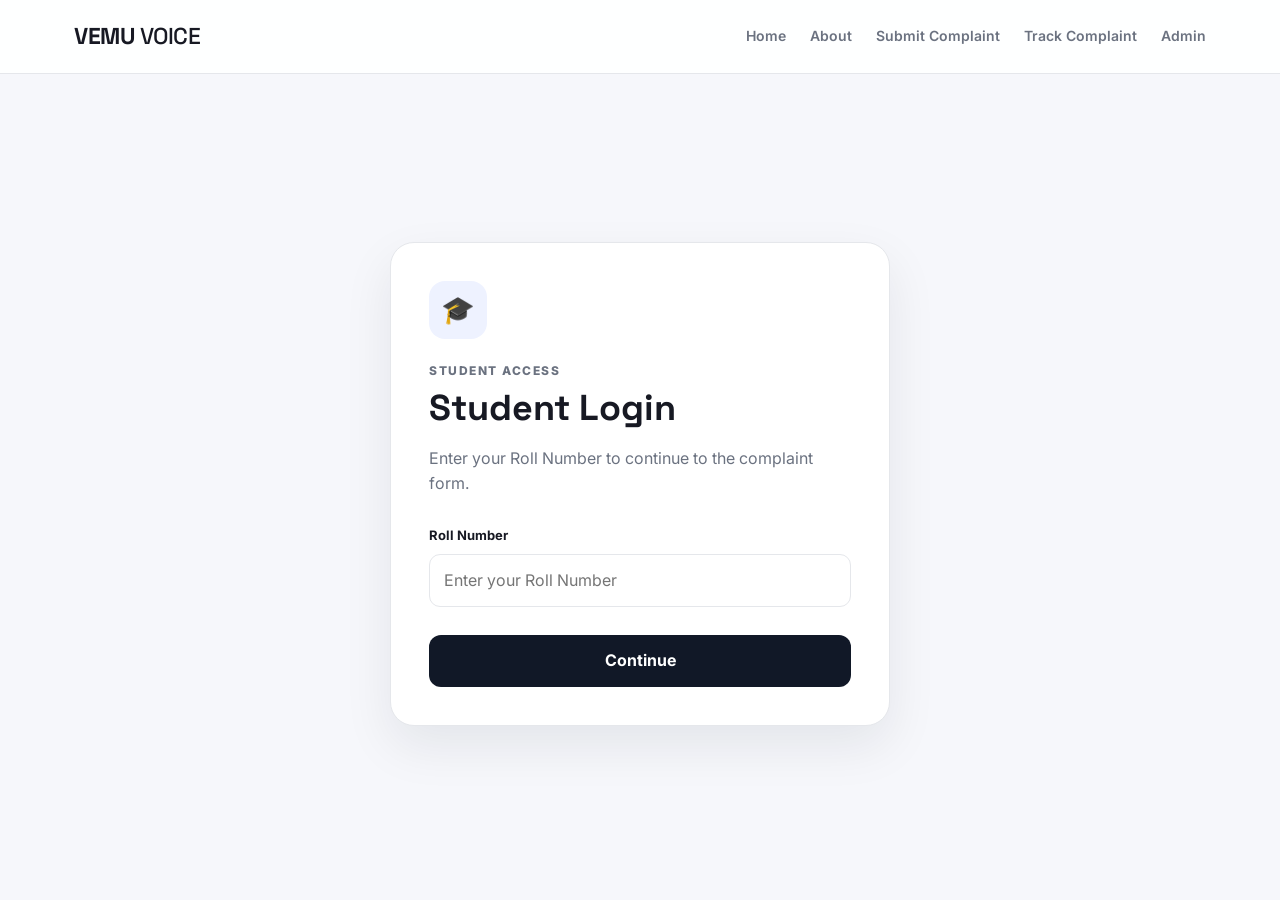
==== commit 4339303e: "index.html" ====
--- a/index.html
+++ b/index.html
@@ -1,5 +1,6 @@
 <!DOCTYPE html>
 <html lang="en">
+
 <head>
     <meta charset="UTF-8">
     <meta name="viewport" content="width=device-width, initial-scale=1.0">
@@ -11,189 +12,66 @@
 
 <body>
 
+    <!-- Navigation -->
     <nav class="navbar">
-        <div class="nav-container">
 
-            <a href="index.html" class="logo">
-                VEMU <span>VOICE</span>
-            </a>
+    <a href="index.html" class="logo">
+        VEMU<span>VOICE</span>
+    </a>
 
-            <div class="nav-links">
-                <a href="index.html" class="active">Home</a>
-                <a href="about.html">About</a>
-                <a href="contact.html">Submit Complaint</a>
-                <a href="track.html">Track Complaint</a>
-                <a href="admin-login.html">Admin</a>
-            </div>
+    <div class="nav-links">
+            <a href="index.html" class="active">Home</a>
+            <a href="about.html">About</a>
+            <a href="contact.html">Submit Complaint</a>
+            <a href="track.html">Track Complaint</a>
+            <a href="admin-login.html">Admin</a>
+        </div>
 
-        </div>
     </nav>
 
 
-    <main>
+    <!-- Hero Section -->
+    <main class="hero">
 
-        <section class="hero">
+        <section class="hero-content">
+            <p class="badge">🔒 SAFE • PRIVATE • STUDENT FIRST</p>
 
-            <div class="hero-content">
+            <h1>
+                Your Voice <br>
+                <span>Matters.</span>
+            </h1>
 
-                <div class="hero-badge">
-                    SAFE • PRIVATE • STUDENT FIRST
-                </div>
+            <p class="hero-description">
+                A simple platform where students can safely share concerns,
+                report issues, and help create a better campus environment.
+            </p>
 
-                <h1>
-                    Your Voice
-                    <span>Matters.</span>
-                </h1>
+            <div class="hero-buttons">
+                <a href="contact.html" class="primary-btn">
+                    Submit a Complaint →
+                </a>
 
-                <p>
-                    VEMU Voice gives students a simple and private way
-                    to raise concerns, reach the right college authority,
-                    and track their complaint from submission to resolution.
-                </p>
-
-                <div class="hero-buttons">
-
-                    <a href="login.html" class="btn btn-primary">
-                        Submit a Complaint
-                    </a>
-
-                    <a href="track.html" class="btn btn-secondary">
-                        Track Complaint
-                    </a>
-
-                </div>
-
+                <a href="about.html" class="secondary-btn">
+                    Learn More
+                </a>
             </div>
-
-
-            <div class="hero-card">
-
-                <div class="hero-card-icon">
-                    💬
-                </div>
-
-                <h2>Speak Freely</h2>
-
-                <p>
-                    Share your concern without having to enter your name.
-                </p>
-
-                <div class="hero-card-item">
-                    <span>✓</span>
-                    Name-free submission
-                </div>
-
-                <div class="hero-card-item">
-                    <span>✓</span>
-                    Choose the right authority
-                </div>
-
-                <div class="hero-card-item">
-                    <span>✓</span>
-                    Track your complaint
-                </div>
-
-            </div>
-
         </section>
 
 
-        <section class="features-section">
+        <section class="hero-card">
 
-            <div class="section-heading">
+            <div class="floating-icon">💬</div>
 
-                <p class="section-label">
-                    HOW IT WORKS
-                </p>
+            <h2>Speak Freely</h2>
 
-                <h2>
-                    A better way to be heard.
-                </h2>
+            <p>
+                Share your concern without entering your name.
+                Select your class, department, and explain the issue.
+            </p>
 
-                <p>
-                    VEMU Voice makes student support simple,
-                    structured and accessible.
-                </p>
-
-            </div>
-
-
-            <div class="features-grid">
-
-                <div class="feature-card">
-
-                    <div class="feature-icon">
-                        📝
-                    </div>
-
-                    <h3>
-                        Share Your Concern
-                    </h3>
-
-                    <p>
-                        Submit your complaint with the relevant
-                        details in a simple form.
-                    </p>
-
-                </div>
-
-
-                <div class="feature-card">
-
-                    <div class="feature-icon">
-                        🔒
-                    </div>
-
-                    <h3>
-                        No Name Required
-                    </h3>
-
-                    <p>
-                        Students do not have to enter their name
-                        while submitting a complaint.
-                    </p>
-
-                </div>
-
-
-                <div class="feature-card">
-
-                    <div class="feature-icon">
-                        🎫
-                    </div>
-
-                    <h3>
-                        Get a Complaint ID
-                    </h3>
-
-                    <p>
-                        Every complaint receives a unique ID
-                        that can be used for tracking.
-                    </p>
-
-                </div>
-
-            </div>
-
-        </section>
-
-
-        <section class="cta-section">
-
-            <div class="cta-content">
-
-                <h2>
-                    Have something to report?
-                </h2>
-
-                <p>
-                    Your concern can help make the campus better.
-                </p>
-
-                <a href="login.html" class="btn btn-primary">
-                    Get Started
-                </a>
-
+            <div class="mini-status">
+                <span class="status-dot"></span>
+                Anonymous submission enabled
             </div>
 
         </section>
@@ -201,29 +79,53 @@
     </main>
 
 
-    <footer class="footer">
+    <!-- Features -->
+    <section class="features">
 
-        <div class="footer-container">
+        <div class="section-heading">
+            <p>HOW IT WORKS</p>
+            <h2>Simple. Private. Effective.</h2>
+        </div>
 
-            <div>
-                <strong>VEMU VOICE</strong>
+        <div class="feature-grid">
+
+            <article class="feature-card">
+                <div class="feature-number">01</div>
+                <h3>Share Your Concern</h3>
                 <p>
-                    Student Support Platform
+                    Tell us what happened and explain the issue clearly.
                 </p>
-            </div>
+            </article>
 
-            <div>
+            <article class="feature-card">
+                <div class="feature-number">02</div>
+                <h3>Stay Anonymous</h3>
                 <p>
-                    © 2026 VEMU Voice. All rights reserved.
+                    No name is required when submitting your concern.
                 </p>
-            </div>
+            </article>
+
+            <article class="feature-card">
+                <div class="feature-number">03</div>
+                <h3>Get a Complaint ID</h3>
+                <p>
+                    Your complaint will receive a unique ID for future tracking.
+                </p>
+            </article>
 
         </div>
 
+    </section>
+
+
+    <!-- Footer -->
+    <footer>
+        <p>© 2026 VEMU Voice • Student Support Platform</p>
     </footer>
-
 
     <script src="script.js"></script>
 
 </body>
+
 </html>
+
--- a/style.css
+++ b/style.css
@@ -1,24 +1,23 @@
-
-@import url('https://fonts.googleapis.com/css2?family=Inter:wght@400;500;600;700;800&family=Space+Grotesk:wght@500;600;700&display=swap');
+@import url("https://fonts.googleapis.com/css2?family=Inter:wght@400;500;600;700;800&family=Space+Grotesk:wght@500;600;700&display=swap");
 
 :root {
     --bg: #f6f7fb;
     --surface: #ffffff;
+    --surface-soft: #f0f2f7;
     --text: #171923;
     --muted: #6b7280;
-    --primary: #5b5bd6;
-    --primary-dark: #4545b8;
-    --border: #e6e7ee;
-    --soft: #f0f0ff;
-    --success: #159957;
-    --danger: #d14343;
-    --danger-bg: #fff0f0;
+    --border: #e5e7eb;
+    --primary: #111827;
+    --primary-soft: #eef2ff;
+    --success: #15803d;
+    --danger: #dc2626;
+    --shadow: 0 20px 50px rgba(17, 24, 39, 0.08);
 }
 
 * {
+    box-sizing: border-box;
     margin: 0;
     padding: 0;
-    box-sizing: border-box;
 }
 
 html {
@@ -26,16 +25,15 @@
 }
 
 body {
-    min-height: 100vh;
+    font-family: "Inter", sans-serif;
     background: var(--bg);
     color: var(--text);
-    font-family: "Inter", sans-serif;
     line-height: 1.6;
 }
 
 a {
+    text-decoration: none;
     color: inherit;
-    text-decoration: none;
 }
 
 button,
@@ -49,53 +47,46 @@
     cursor: pointer;
 }
 
-.hidden {
-    display: none !important;
-}
-
-
-/* =========================================================
-   NAVBAR
-========================================================= */
-
 .navbar {
-    width: 100%;
-    min-height: 76px;
-    padding: 0 7%;
-    background: rgba(255, 255, 255, 0.94);
+    background: rgba(255, 255, 255, 0.95);
     border-bottom: 1px solid var(--border);
-    display: flex;
-    align-items: center;
-    justify-content: space-between;
-    gap: 30px;
     position: sticky;
     top: 0;
     z-index: 100;
-    backdrop-filter: blur(12px);
+}
+
+.nav-container {
+    max-width: 1180px;
+    margin: auto;
+    padding: 18px 24px;
+    display: flex;
+    align-items: center;
+    justify-content: space-between;
+    gap: 25px;
 }
 
 .logo {
     font-family: "Space Grotesk", sans-serif;
-    font-size: 1.45rem;
-    font-weight: 800;
+    font-size: 23px;
+    font-weight: 700;
     letter-spacing: -0.5px;
 }
 
 .logo span {
-    color: var(--primary);
+    font-weight: 500;
 }
 
 .nav-links {
     display: flex;
     align-items: center;
-    gap: 28px;
+    gap: 24px;
 }
 
 .nav-links a {
     color: var(--muted);
-    font-size: 0.92rem;
+    font-size: 14px;
     font-weight: 600;
-    transition: 0.2s ease;
+    transition: 0.2s;
 }
 
 .nav-links a:hover,
@@ -103,608 +94,395 @@
     color: var(--text);
 }
 
-
-/* =========================================================
-   COMMON
-========================================================= */
-
-.badge {
+.hero {
+    max-width: 1180px;
+    margin: auto;
+    padding: 90px 24px;
+    display: grid;
+    grid-template-columns: 1.25fr 0.75fr;
+    align-items: center;
+    gap: 70px;
+}
+
+.hero-badge,
+.section-label {
+    font-size: 12px;
+    font-weight: 800;
+    letter-spacing: 1.5px;
+    color: var(--muted);
+}
+
+.hero h1 {
+    font-family: "Space Grotesk", sans-serif;
+    font-size: clamp(48px, 7vw, 82px);
+    line-height: 0.98;
+    letter-spacing: -4px;
+    margin: 18px 0 25px;
+}
+
+.hero h1 span {
+    display: block;
+    color: var(--muted);
+}
+
+.hero-content > p {
+    max-width: 650px;
+    color: var(--muted);
+    font-size: 17px;
+}
+
+.hero-buttons {
+    display: flex;
+    flex-wrap: wrap;
+    gap: 12px;
+    margin-top: 32px;
+}
+
+.btn {
+    border: none;
+    border-radius: 12px;
+    padding: 13px 21px;
+    font-weight: 700;
     display: inline-flex;
     align-items: center;
     justify-content: center;
-    width: fit-content;
-    padding: 7px 13px;
-    border-radius: 999px;
-    background: var(--soft);
-    color: var(--primary-dark);
-    font-size: 0.72rem;
-    font-weight: 800;
-    letter-spacing: 0.7px;
-}
-
-.primary-btn,
-.secondary-btn,
-.submit-btn {
-    min-height: 48px;
-    padding: 12px 22px;
-    border-radius: 12px;
-    display: inline-flex;
-    align-items: center;
-    justify-content: center;
-    border: none;
-    font-weight: 700;
-    transition: 0.2s ease;
-}
-
-.primary-btn,
-.submit-btn {
+    transition: 0.2s;
+}
+
+.btn-primary {
     background: var(--primary);
     color: white;
 }
 
-.primary-btn:hover,
-.submit-btn:hover {
-    background: var(--primary-dark);
-    transform: translateY(-1px);
-}
-
-.secondary-btn {
+.btn-primary:hover {
+    transform: translateY(-2px);
+    opacity: 0.92;
+}
+
+.btn-secondary {
     background: white;
     color: var(--text);
     border: 1px solid var(--border);
 }
 
-.secondary-btn:hover {
-    border-color: var(--primary);
-    color: var(--primary);
-}
-
-.submit-btn:disabled {
-    opacity: 0.65;
-    cursor: not-allowed;
-    transform: none;
-}
-
-
-/* =========================================================
-   HERO
-========================================================= */
-
-.hero {
-    width: min(1120px, 90%);
-    margin: 90px auto 80px;
-    display: grid;
-    grid-template-columns: 1.15fr 0.85fr;
-    gap: 70px;
-    align-items: center;
-}
-
-.hero-content h1 {
-    margin-top: 20px;
-    font-family: "Space Grotesk", sans-serif;
-    font-size: clamp(3.2rem, 7vw, 5.5rem);
-    line-height: 0.98;
-    letter-spacing: -4px;
-}
-
-.hero-content h1 span {
-    color: var(--primary);
-}
-
-.hero-description {
-    max-width: 650px;
-    margin: 25px 0 32px;
-    color: var(--muted);
-    font-size: 1.03rem;
-    line-height: 1.8;
-}
-
-.hero-buttons {
-    display: flex;
-    flex-wrap: wrap;
-    gap: 13px;
+.btn-secondary:hover {
+    background: var(--surface-soft);
 }
 
 .hero-card {
-    padding: 45px;
-    background: white;
-    border: 1px solid var(--border);
-    border-radius: 28px;
-    box-shadow: 0 25px 70px rgba(40, 40, 100, 0.08);
-}
-
-.floating-icon {
-    width: 70px;
-    height: 70px;
-    margin-bottom: 25px;
-    border-radius: 20px;
-    background: var(--soft);
+    background: var(--surface);
+    border: 1px solid var(--border);
+    border-radius: 24px;
+    padding: 38px;
+    box-shadow: var(--shadow);
+}
+
+.hero-icon,
+.card-icon {
+    width: 58px;
+    height: 58px;
+    border-radius: 16px;
+    background: var(--primary-soft);
     display: grid;
     place-items: center;
-    font-size: 2rem;
+    font-size: 27px;
+    margin-bottom: 22px;
 }
 
 .hero-card h2 {
     font-family: "Space Grotesk", sans-serif;
-    font-size: 2rem;
+    font-size: 28px;
+    margin-bottom: 8px;
 }
 
 .hero-card p {
-    margin: 12px 0 24px;
-    color: var(--muted);
-    line-height: 1.7;
-}
-
-.mini-status {
-    display: flex;
-    align-items: center;
-    gap: 9px;
+    color: var(--muted);
+}
+
+.hero-point {
+    display: flex;
+    gap: 10px;
+    margin-top: 17px;
+    font-size: 14px;
+    font-weight: 600;
+}
+
+.hero-point span {
     color: var(--success);
-    font-size: 0.88rem;
-    font-weight: 700;
-}
-
-.status-dot {
-    width: 9px;
-    height: 9px;
-    border-radius: 50%;
-    background: var(--success);
-}
-
-
-/* =========================================================
-   FEATURES
-========================================================= */
-
-.features {
-    width: min(1120px, 90%);
-    margin: 0 auto 90px;
+    font-weight: 800;
+}
+
+.features-section {
+    max-width: 1180px;
+    margin: auto;
+    padding: 40px 24px 90px;
 }
 
 .section-heading {
-    margin-bottom: 35px;
-}
-
-.section-heading p {
-    margin-bottom: 6px;
-    color: var(--primary);
-    font-size: 0.75rem;
-    font-weight: 800;
-    letter-spacing: 1px;
+    max-width: 650px;
+    margin-bottom: 40px;
 }
 
 .section-heading h2 {
     font-family: "Space Grotesk", sans-serif;
-    font-size: 2.2rem;
-}
-
-.feature-grid {
-    display: grid;
-    grid-template-columns: repeat(3, 1fr);
-    gap: 20px;
-}
-
-.feature-card {
-    padding: 30px;
-    background: white;
-    border: 1px solid var(--border);
-    border-radius: 20px;
-}
-
-.feature-number {
-    margin-bottom: 25px;
-    color: var(--primary);
-    font-family: "Space Grotesk", sans-serif;
-    font-size: 1.3rem;
-    font-weight: 700;
-}
-
-.feature-card h3 {
-    margin-bottom: 10px;
-    font-family: "Space Grotesk", sans-serif;
-}
-
-.feature-card p {
-    color: var(--muted);
-    line-height: 1.7;
-}
-
-
-/* =========================================================
-   PAGE CONTAINER / ABOUT
-========================================================= */
-
-.page-container {
-    width: min(1050px, 90%);
-    margin: 75px auto;
-}
-
-.page-header {
-    max-width: 760px;
-    margin-bottom: 45px;
-}
-
-.page-header h1 {
-    margin: 18px 0;
-    font-family: "Space Grotesk", sans-serif;
-    font-size: clamp(2.5rem, 6vw, 4rem);
-    line-height: 1.05;
-}
-
-.page-header > p:last-child {
-    color: var(--muted);
-    line-height: 1.8;
-}
-
+    font-size: 42px;
+    letter-spacing: -1.5px;
+    margin: 8px 0;
+}
+
+.section-heading p:last-child {
+    color: var(--muted);
+}
+
+.features-grid,
 .info-grid {
     display: grid;
     grid-template-columns: repeat(3, 1fr);
     gap: 20px;
 }
 
+.feature-card,
 .info-card {
+    background: var(--surface);
+    border: 1px solid var(--border);
+    border-radius: 20px;
     padding: 30px;
-    background: white;
-    border: 1px solid var(--border);
-    border-radius: 22px;
-}
-
-.card-icon {
-    width: 55px;
-    height: 55px;
-    margin-bottom: 20px;
-    border-radius: 16px;
-    background: var(--soft);
+}
+
+.feature-icon {
+    width: 50px;
+    height: 50px;
+    border-radius: 14px;
+    background: var(--primary-soft);
     display: grid;
     place-items: center;
-    font-size: 1.5rem;
-}
-
+    font-size: 23px;
+    margin-bottom: 20px;
+}
+
+.feature-card h3,
 .info-card h2 {
-    margin-bottom: 10px;
-    font-family: "Space Grotesk", sans-serif;
-}
-
+    font-family: "Space Grotesk", sans-serif;
+    margin-bottom: 9px;
+}
+
+.feature-card p,
 .info-card p {
     color: var(--muted);
-    line-height: 1.7;
-}
-
-.important-note {
+    font-size: 14px;
+}
+
+.cta-section {
+    max-width: 1180px;
+    margin: 0 auto 90px;
+    padding: 0 24px;
+}
+
+.cta-content {
+    background: var(--primary);
+    color: white;
+    border-radius: 25px;
+    padding: 55px;
+    text-align: center;
+}
+
+.cta-content h2 {
+    font-family: "Space Grotesk", sans-serif;
+    font-size: 38px;
+}
+
+.cta-content p {
+    color: #d1d5db;
+    margin-top: 8px;
+}
+
+.cta-content .btn {
     margin-top: 25px;
-    padding: 25px 30px;
-    background: #fff;
-    border: 1px solid var(--border);
-    border-radius: 20px;
-}
-
-.important-note h2 {
-    margin-bottom: 8px;
-    font-family: "Space Grotesk", sans-serif;
-}
-
-.important-note p {
-    color: var(--muted);
-}
-
-
-/* =========================================================
-   COMPLAINT PAGE
-========================================================= */
-
-.complaint-page {
-    width: min(1120px, 90%);
-    margin: 70px auto;
-}
-
-.complaint-container {
-    display: grid;
-    grid-template-columns: 0.85fr 1.15fr;
-    gap: 55px;
-    align-items: start;
-}
-
-.complaint-info {
-    padding-top: 25px;
-}
-
-.complaint-info h1 {
-    margin: 20px 0 15px;
-    font-family: "Space Grotesk", sans-serif;
-    font-size: clamp(2.7rem, 5vw, 4rem);
-    line-height: 1.05;
-}
-
-.complaint-info > p {
-    max-width: 500px;
-    color: var(--muted);
-    line-height: 1.8;
-}
-
-.info-points {
-    margin-top: 35px;
-    display: grid;
-    gap: 22px;
-}
-
-.info-point {
-    display: flex;
-    gap: 14px;
-}
-
-.info-point > span {
-    width: 30px;
-    height: 30px;
-    flex: 0 0 30px;
-    border-radius: 50%;
-    background: var(--soft);
-    color: var(--primary);
-    display: grid;
-    place-items: center;
-    font-weight: 800;
-}
-
-.info-point strong {
-    display: block;
-    margin-bottom: 3px;
-}
-
-.info-point p {
-    color: var(--muted);
-    font-size: 0.9rem;
-    line-height: 1.6;
-}
-
-.complaint-form-card {
-    padding: 35px;
-    background: white;
-    border: 1px solid var(--border);
-    border-radius: 25px;
-    box-shadow: 0 20px 60px rgba(40, 40, 100, 0.07);
-}
-
-
-/* =========================================================
-   FORM
-========================================================= */
-
-.input-group {
-    margin-bottom: 20px;
-}
-
-.input-group label {
-    display: block;
-    margin-bottom: 8px;
-    font-size: 0.88rem;
-    font-weight: 700;
-}
-
-.input-group input,
-.input-group select,
-.input-group textarea {
-    width: 100%;
-    padding: 13px 15px;
     background: white;
     color: var(--text);
-    border: 1px solid var(--border);
-    border-radius: 12px;
-    outline: none;
-    transition: 0.2s ease;
-}
-
-.input-group input:focus,
-.input-group select:focus,
-.input-group textarea:focus {
-    border-color: var(--primary);
-    box-shadow: 0 0 0 4px rgba(91, 91, 214, 0.08);
-}
-
-.input-group textarea {
-    resize: vertical;
-    min-height: 150px;
-}
-
-.char-counter {
-    margin-top: 6px;
-    color: var(--muted);
-    text-align: right;
-    font-size: 0.78rem;
-}
-
-.form-error,
-.login-error {
-    margin: 15px 0;
-    padding: 12px 14px;
-    border-radius: 10px;
-    background: var(--danger-bg);
-    color: var(--danger);
-    font-size: 0.88rem;
-    font-weight: 600;
-}
-
-
-/* =========================================================
-   STUDENT LOGIN
-========================================================= */
-
-.student-login-page {
-    width: min(500px, 92%);
-    margin: 80px auto;
-}
-
-.student-login-card {
-    padding: 45px;
+}
+
+.footer {
+    border-top: 1px solid var(--border);
     background: white;
-    border: 1px solid var(--border);
-    border-radius: 25px;
-    box-shadow: 0 20px 60px rgba(40, 40, 100, 0.08);
-    text-align: center;
-}
-
-.student-login-icon {
-    width: 70px;
-    height: 70px;
-    margin: 0 auto 20px;
-    display: grid;
-    place-items: center;
-    background: var(--soft);
-    border-radius: 20px;
-    font-size: 2rem;
-}
-
-.student-login-card .badge {
-    margin-bottom: 15px;
-}
-
-.student-login-card h1 {
-    font-family: "Space Grotesk", sans-serif;
-    font-size: 2.3rem;
-    line-height: 1.1;
-}
-
-.student-login-description {
-    margin: 12px auto 30px;
-    color: var(--muted);
-    line-height: 1.7;
-}
-
-.student-login-card form {
-    text-align: left;
-}
-
-.student-login-card .submit-btn {
-    width: 100%;
-    margin-top: 5px;
-}
-
-.student-login-note {
-    margin-top: 22px;
-    color: var(--muted);
-    font-size: 0.78rem;
-    line-height: 1.6;
-}
-
-
-/* =========================================================
-   ADMIN LOGIN
-========================================================= */
-
-.admin-login-page {
-    width: min(500px, 92%);
-    margin: 80px auto;
-}
-
-.admin-login-card {
-    padding: 45px;
-    background: white;
-    border: 1px solid var(--border);
-    border-radius: 25px;
-    box-shadow: 0 20px 60px rgba(40, 40, 100, 0.08);
-    text-align: center;
-}
-
-.admin-icon {
-    width: 70px;
-    height: 70px;
-    margin: 0 auto 20px;
-    border-radius: 20px;
-    background: var(--soft);
-    display: grid;
-    place-items: center;
-    font-size: 2rem;
-}
-
-.admin-login-card .badge {
-    margin-bottom: 15px;
-}
-
-.admin-login-card h1 {
-    font-family: "Space Grotesk", sans-serif;
-    font-size: 2.4rem;
-}
-
-.admin-description {
-    margin: 10px 0 30px;
-    color: var(--muted);
-}
-
-.admin-login-card form {
-    text-align: left;
-}
-
-.admin-login-card .submit-btn {
-    width: 100%;
-}
-
-
-/* =========================================================
-   TRACKING
-========================================================= */
-
-.track-page {
-    width: min(800px, 90%);
-    margin: 75px auto;
-}
-
-.track-intro {
-    margin-bottom: 35px;
-}
-
-.track-intro h1 {
-    margin: 18px 0 10px;
-    font-family: "Space Grotesk", sans-serif;
-    font-size: clamp(2.5rem, 6vw, 4rem);
-    line-height: 1.05;
-}
-
-.track-intro p:last-child {
-    color: var(--muted);
-    line-height: 1.8;
-}
-
-.track-card {
-    padding: 35px;
-    background: white;
-    border: 1px solid var(--border);
-    border-radius: 25px;
-    box-shadow: 0 20px 60px rgba(40, 40, 100, 0.07);
-}
-
-.track-card .submit-btn {
-    width: 100%;
-}
-
-.tracking-result {
-    margin-top: 25px;
-    padding: 25px;
-    border: 1px solid var(--border);
-    border-radius: 18px;
-    background: #fafaff;
-}
-
-.result-icon {
-    margin-bottom: 10px;
-    font-size: 1.7rem;
-}
-
-.tracking-result h2 {
-    margin-bottom: 20px;
-    font-family: "Space Grotesk", sans-serif;
-}
-
-.result-details {
-    display: grid;
-    gap: 10px;
-}
-
-.result-row {
-    padding: 12px 0;
-    border-bottom: 1px solid var(--border);
+}
+
+.footer-container {
+    max-width: 1180px;
+    margin: auto;
+    padding: 28px 24px;
     display: flex;
     justify-content: space-between;
     gap: 20px;
 }
 
+.footer p {
+    color: var(--muted);
+    font-size: 13px;
+}
+
+.page-container {
+    max-width: 1000px;
+    margin: auto;
+    padding: 70px 24px;
+}
+
+.page-header {
+    text-align: center;
+    max-width: 700px;
+    margin: 0 auto 50px;
+}
+
+.page-header h1 {
+    font-family: "Space Grotesk", sans-serif;
+    font-size: 48px;
+    line-height: 1.05;
+    letter-spacing: -2px;
+    margin: 10px 0 15px;
+}
+
+.page-header p:last-child {
+    color: var(--muted);
+}
+
+.notice-card {
+    margin-top: 25px;
+    padding: 28px;
+    background: var(--surface);
+    border: 1px solid var(--border);
+    border-radius: 20px;
+}
+
+.notice-card h2 {
+    font-family: "Space Grotesk", sans-serif;
+    margin-bottom: 8px;
+}
+
+.notice-card p {
+    color: var(--muted);
+}
+
+.form-card {
+    background: white;
+    border: 1px solid var(--border);
+    border-radius: 24px;
+    padding: 38px;
+    box-shadow: var(--shadow);
+}
+
+.form-grid {
+    display: grid;
+    grid-template-columns: repeat(2, 1fr);
+    gap: 22px;
+}
+
+.form-group {
+    margin-bottom: 23px;
+}
+
+label {
+    display: block;
+    font-size: 13px;
+    font-weight: 700;
+    margin-bottom: 8px;
+}
+
+input,
+select,
+textarea {
+    width: 100%;
+    border: 1px solid var(--border);
+    border-radius: 11px;
+    padding: 13px 14px;
+    background: white;
+    color: var(--text);
+    outline: none;
+    transition: 0.2s;
+}
+
+input:focus,
+select:focus,
+textarea:focus {
+    border-color: #9ca3af;
+    box-shadow: 0 0 0 3px #f3f4f6;
+}
+
+textarea {
+    resize: vertical;
+    min-height: 170px;
+}
+
+.character-count {
+    text-align: right;
+    color: var(--muted);
+    font-size: 12px;
+    margin-top: 5px;
+}
+
+.form-error {
+    color: var(--danger);
+    font-size: 13px;
+    min-height: 20px;
+    margin-bottom: 8px;
+}
+
+.center-page {
+    min-height: calc(100vh - 80px);
+    display: flex;
+    align-items: center;
+    justify-content: center;
+    padding: 60px 24px;
+}
+
+.login-card,
+.tracking-card,
+.success-card {
+    width: 100%;
+    max-width: 500px;
+    background: white;
+    border: 1px solid var(--border);
+    border-radius: 24px;
+    padding: 38px;
+    box-shadow: var(--shadow);
+}
+
+.login-card h1,
+.tracking-card h1,
+.success-card h1 {
+    font-family: "Space Grotesk", sans-serif;
+    font-size: 36px;
+    margin-bottom: 8px;
+}
+
+.card-description {
+    color: var(--muted);
+    margin-bottom: 28px;
+}
+
+.full-width {
+    width: 100%;
+}
+
+.login-card label {
+    margin-top: 17px;
+}
+
+.tracking-result {
+    margin-top: 28px;
+    padding: 20px;
+    border-radius: 16px;
+    background: var(--surface-soft);
+}
+
+.result-row {
+    display: flex;
+    justify-content: space-between;
+    gap: 20px;
+    padding: 11px 0;
+    border-bottom: 1px solid var(--border);
+    font-size: 13px;
+}
+
 .result-row:last-child {
     border-bottom: none;
 }
@@ -713,228 +491,108 @@
     color: var(--muted);
 }
 
-.result-row strong {
-    text-align: right;
-}
-
-.tracking-error {
-    margin-top: 20px;
-    padding: 20px;
-    border-radius: 15px;
-    background: var(--danger-bg);
-    color: var(--danger);
-}
-
-.tracking-error h3 {
-    margin-bottom: 5px;
-}
-
-.tracking-error p {
-    font-size: 0.9rem;
-}
-
-
-/* =========================================================
-   SUCCESS
-========================================================= */
-
-.success-page {
-    width: min(760px, 92%);
-    margin: 70px auto;
-}
-
-.success-box {
-    padding: 50px;
-    background: white;
-    border: 1px solid var(--border);
-    border-radius: 28px;
-    box-shadow: 0 25px 70px rgba(40, 40, 100, 0.08);
+.hidden {
+    display: none !important;
+}
+
+.success-card {
     text-align: center;
 }
 
 .success-icon {
-    width: 75px;
-    height: 75px;
+    width: 72px;
+    height: 72px;
     margin: 0 auto 20px;
     border-radius: 50%;
-    background: #eaf8f0;
+    background: #dcfce7;
     color: var(--success);
     display: grid;
     place-items: center;
-    font-size: 2rem;
+    font-size: 35px;
     font-weight: 800;
 }
 
-.success-box .badge {
-    margin-bottom: 15px;
-}
-
-.success-box h1 {
-    font-family: "Space Grotesk", sans-serif;
-    font-size: clamp(2rem, 5vw, 3.2rem);
-    line-height: 1.1;
-}
-
-.success-box > p {
-    margin: 15px auto 25px;
-    max-width: 600px;
-    color: var(--muted);
-}
-
-.complaint-id {
+.complaint-id-box {
     margin: 25px 0 15px;
-    padding: 22px;
-    background: var(--soft);
-    border: 1px solid #ddddff;
-    border-radius: 16px;
-}
-
-.complaint-id span {
+    padding: 20px;
+    border: 1px dashed #9ca3af;
+    border-radius: 15px;
+    background: var(--surface-soft);
+}
+
+.complaint-id-box span {
     display: block;
+    color: var(--muted);
+    font-size: 12px;
     margin-bottom: 5px;
-    color: var(--muted);
-    font-size: 0.85rem;
-}
-
-.complaint-id strong {
-    color: var(--primary-dark);
-    font-family: "Space Grotesk", sans-serif;
-    font-size: 1.8rem;
+}
+
+.complaint-id-box strong {
+    font-family: "Space Grotesk", sans-serif;
+    font-size: 25px;
     letter-spacing: 1px;
 }
 
-.save-note {
-    font-size: 0.85rem;
-}
-
-.success-actions {
-    margin-top: 28px;
-    display: flex;
+.success-note {
+    color: var(--muted);
+    font-size: 13px;
+}
+
+.success-card .hero-buttons {
     justify-content: center;
-    flex-wrap: wrap;
-    gap: 12px;
-}
-
-
-/* =========================================================
-   FOOTER
-========================================================= */
-
-footer {
-    margin-top: 70px;
-    padding: 25px 7%;
-    border-top: 1px solid var(--border);
-    background: white;
-    color: var(--muted);
-    text-align: center;
-    font-size: 0.82rem;
-}
-
-
-/* =========================================================
-   RESPONSIVE
-========================================================= */
-
-@media (max-width: 900px) {
-
-    .navbar {
-        padding: 0 5%;
+}
+
+@media (max-width: 850px) {
+    .nav-container {
+        flex-direction: column;
     }
 
     .nav-links {
-        gap: 15px;
+        flex-wrap: wrap;
+        justify-content: center;
+        gap: 12px 18px;
     }
 
     .hero {
         grid-template-columns: 1fr;
+        padding-top: 55px;
         gap: 35px;
-        margin-top: 60px;
-    }
-
-    .feature-grid,
+    }
+
+    .features-grid,
     .info-grid {
         grid-template-columns: 1fr;
     }
 
-    .complaint-container {
+    .form-grid {
         grid-template-columns: 1fr;
-        gap: 30px;
-    }
-
-}
-
-@media (max-width: 650px) {
-
-    .navbar {
-        min-height: auto;
-        padding: 18px 5%;
+    }
+}
+
+@media (max-width: 550px) {
+    .hero h1 {
+        font-size: 52px;
+        letter-spacing: -2px;
+    }
+
+    .section-heading h2,
+    .page-header h1 {
+        font-size: 35px;
+    }
+
+    .hero-card,
+    .form-card,
+    .login-card,
+    .tracking-card,
+    .success-card {
+        padding: 25px;
+    }
+
+    .cta-content {
+        padding: 35px 22px;
+    }
+
+    .footer-container {
         flex-direction: column;
-        align-items: flex-start;
-    }
-
-    .nav-links {
-        width: 100%;
-        overflow-x: auto;
-        padding-bottom: 3px;
-        justify-content: flex-start;
-    }
-
-    .nav-links a {
-        white-space: nowrap;
-        font-size: 0.82rem;
-    }
-
-    .hero {
-        width: 90%;
-        margin: 45px auto 60px;
-    }
-
-    .hero-content h1 {
-        font-size: 3.2rem;
-        letter-spacing: -2px;
-    }
-
-    .hero-card,
-    .complaint-form-card,
-    .student-login-card,
-    .admin-login-card,
-    .track-card,
-    .success-box {
-        padding: 28px 22px;
-    }
-
-    .page-container,
-    .complaint-page,
-    .track-page {
-        margin-top: 50px;
-    }
-
-    .student-login-page,
-    .admin-login-page {
-        margin: 50px auto;
-    }
-
-    .student-login-card h1,
-    .admin-login-card h1 {
-        font-size: 2rem;
-    }
-
-    .success-actions {
-        flex-direction: column;
-    }
-
-    .success-actions a {
-        width: 100%;
-    }
-
-    .result-row {
-        flex-direction: column;
-        gap: 4px;
-    }
-
-    .result-row strong {
-        text-align: left;
-    }
-
-}
-
+    }
+}
